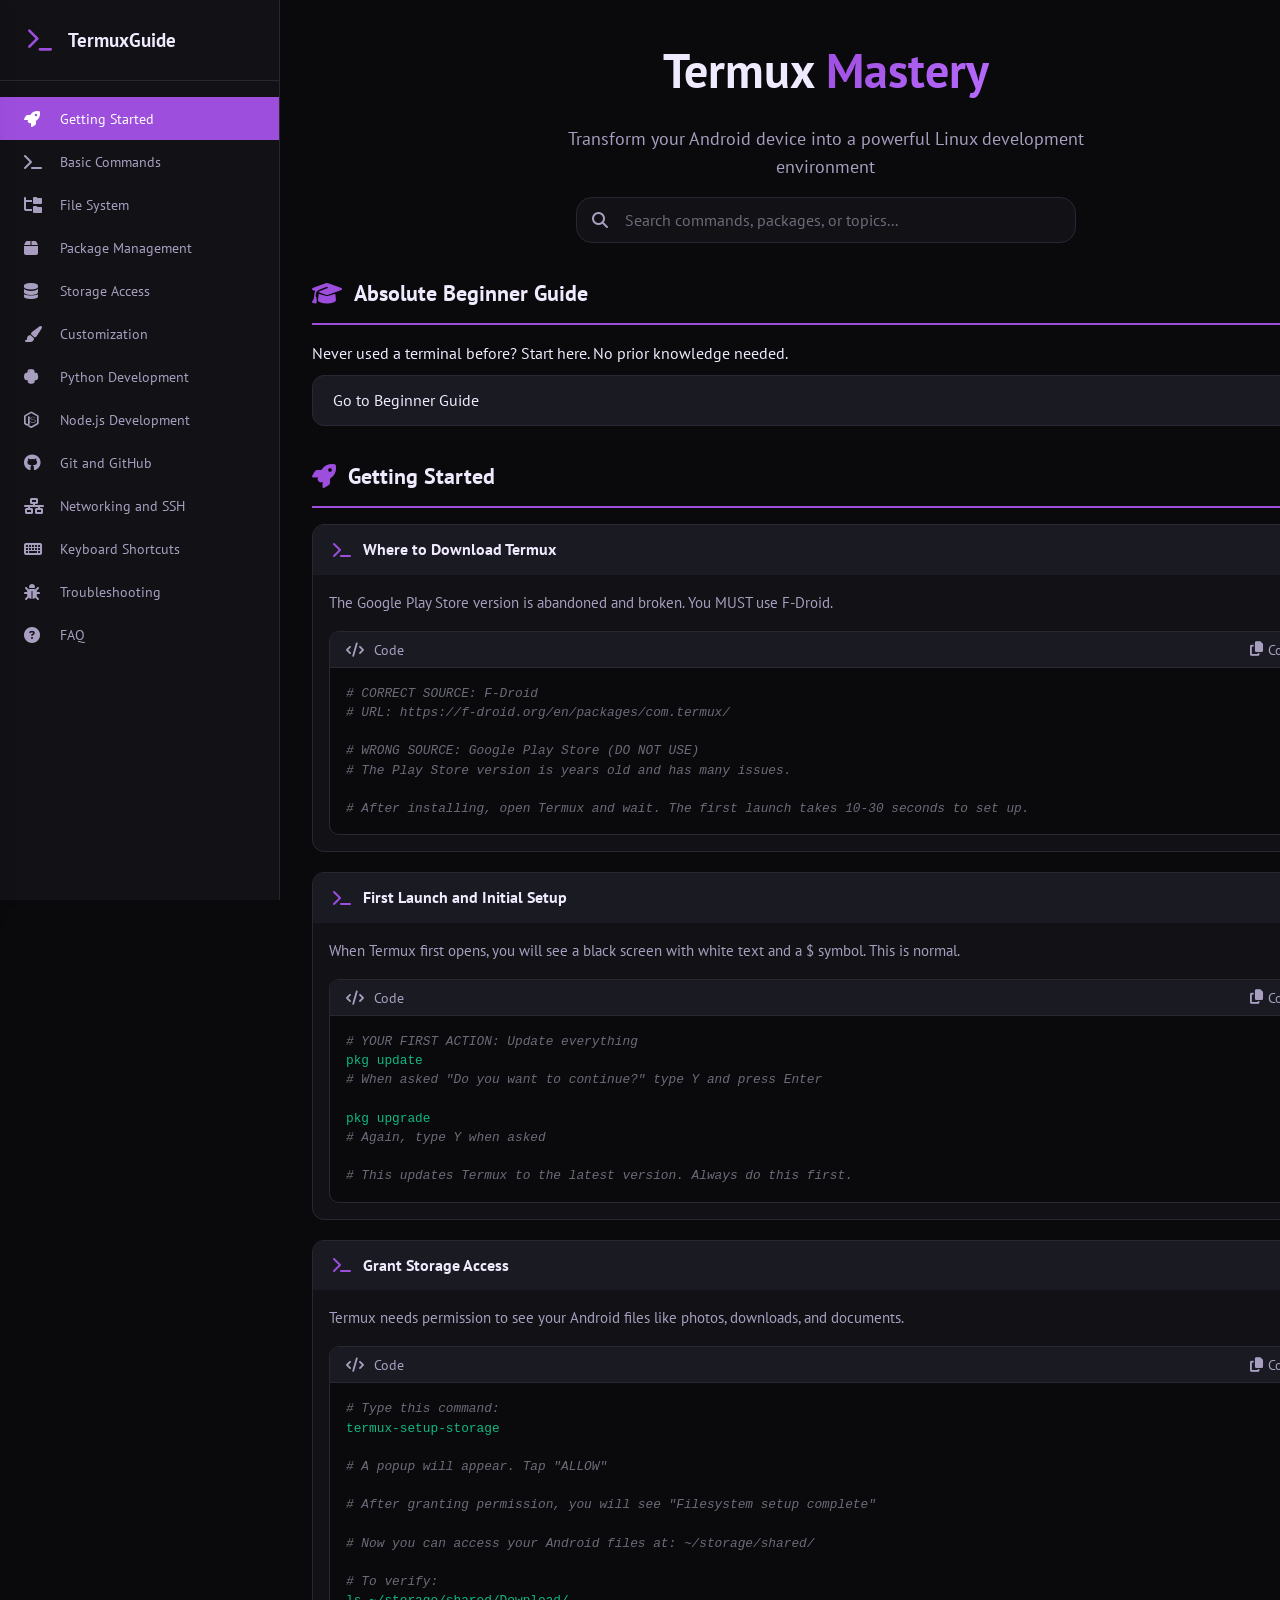
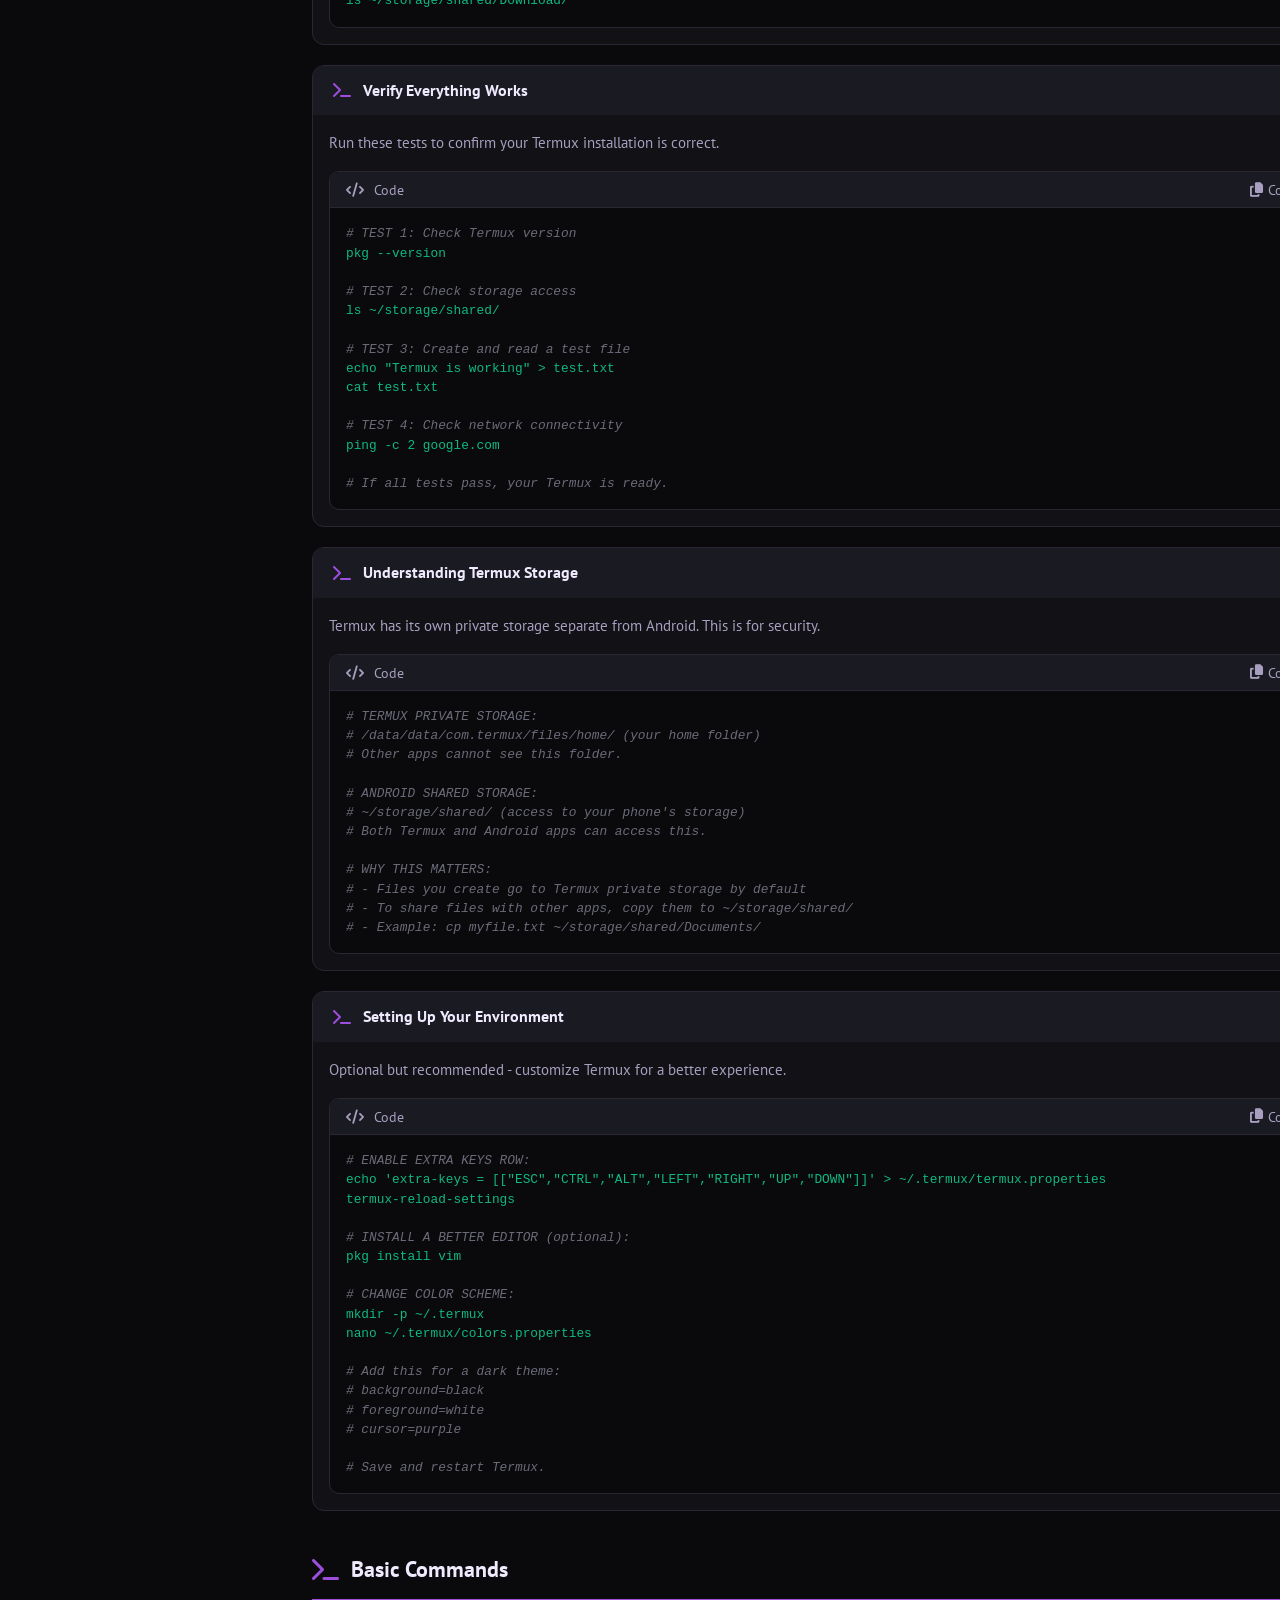
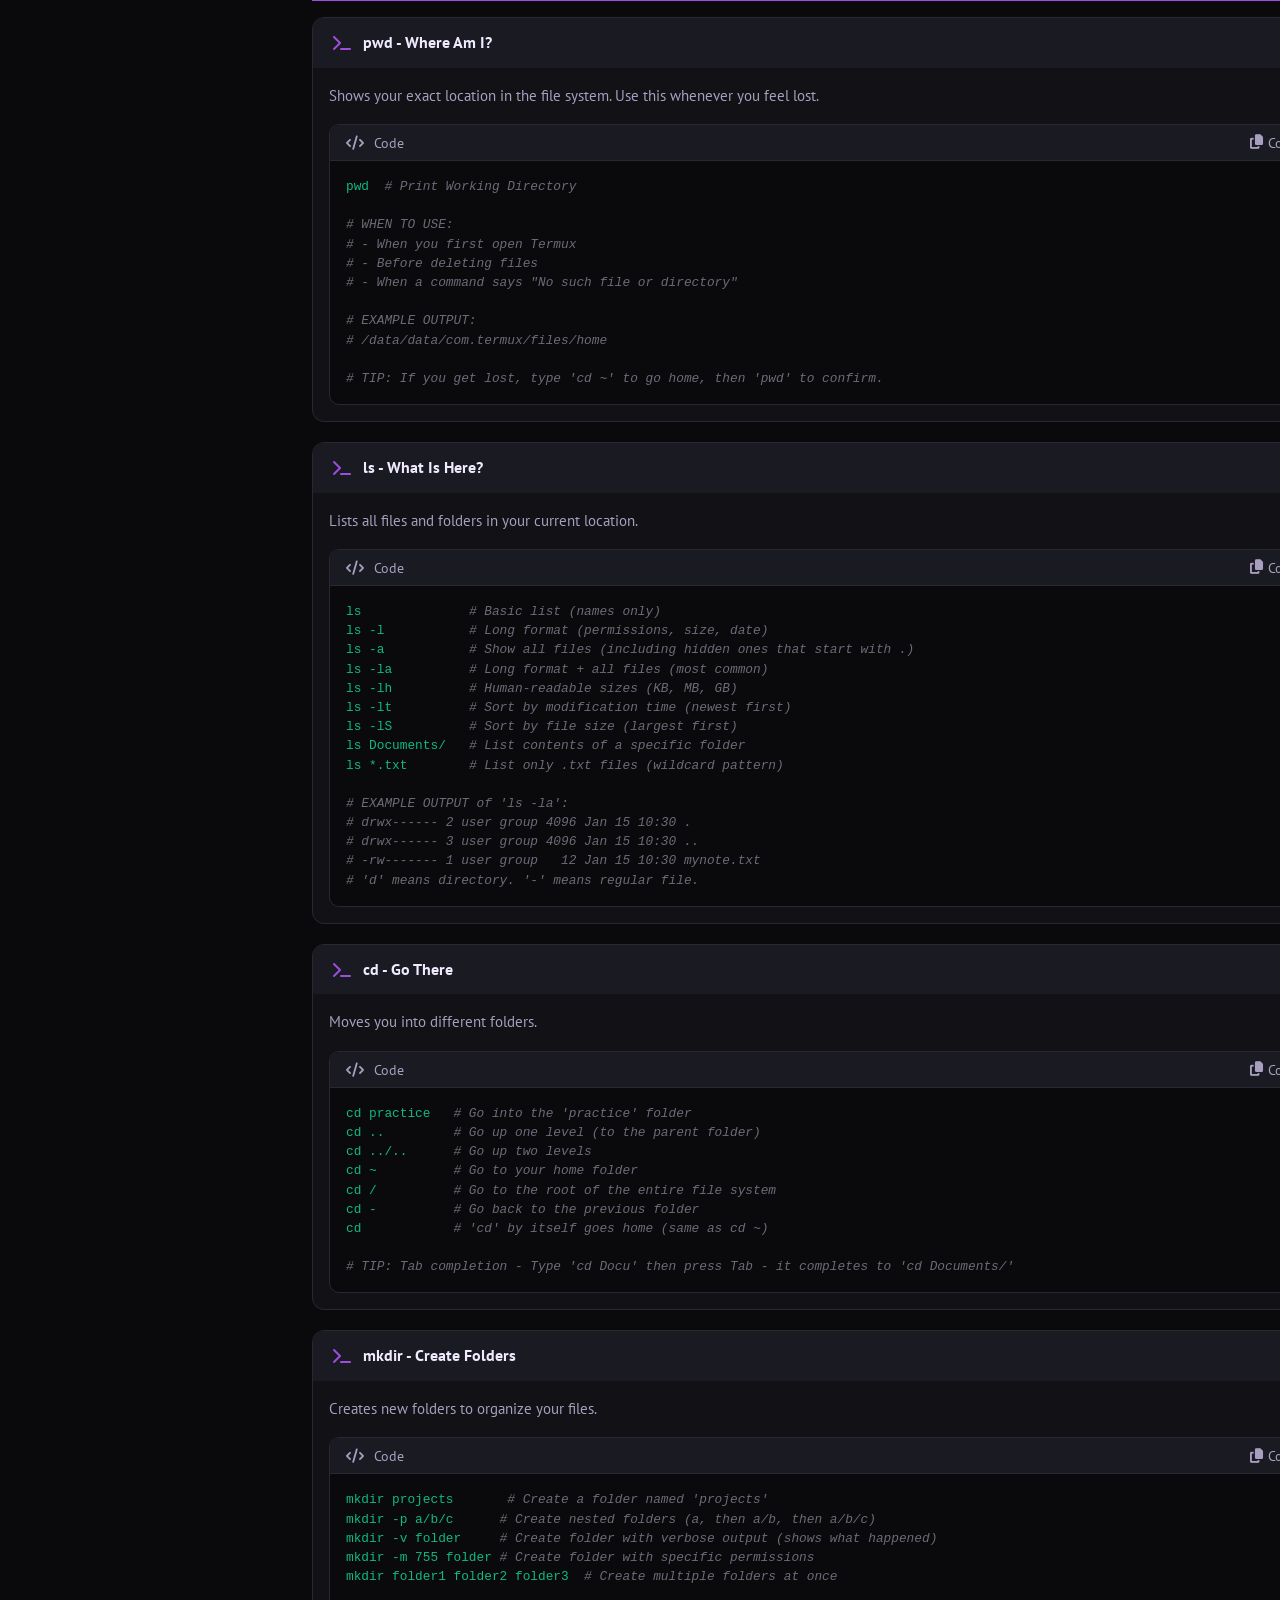
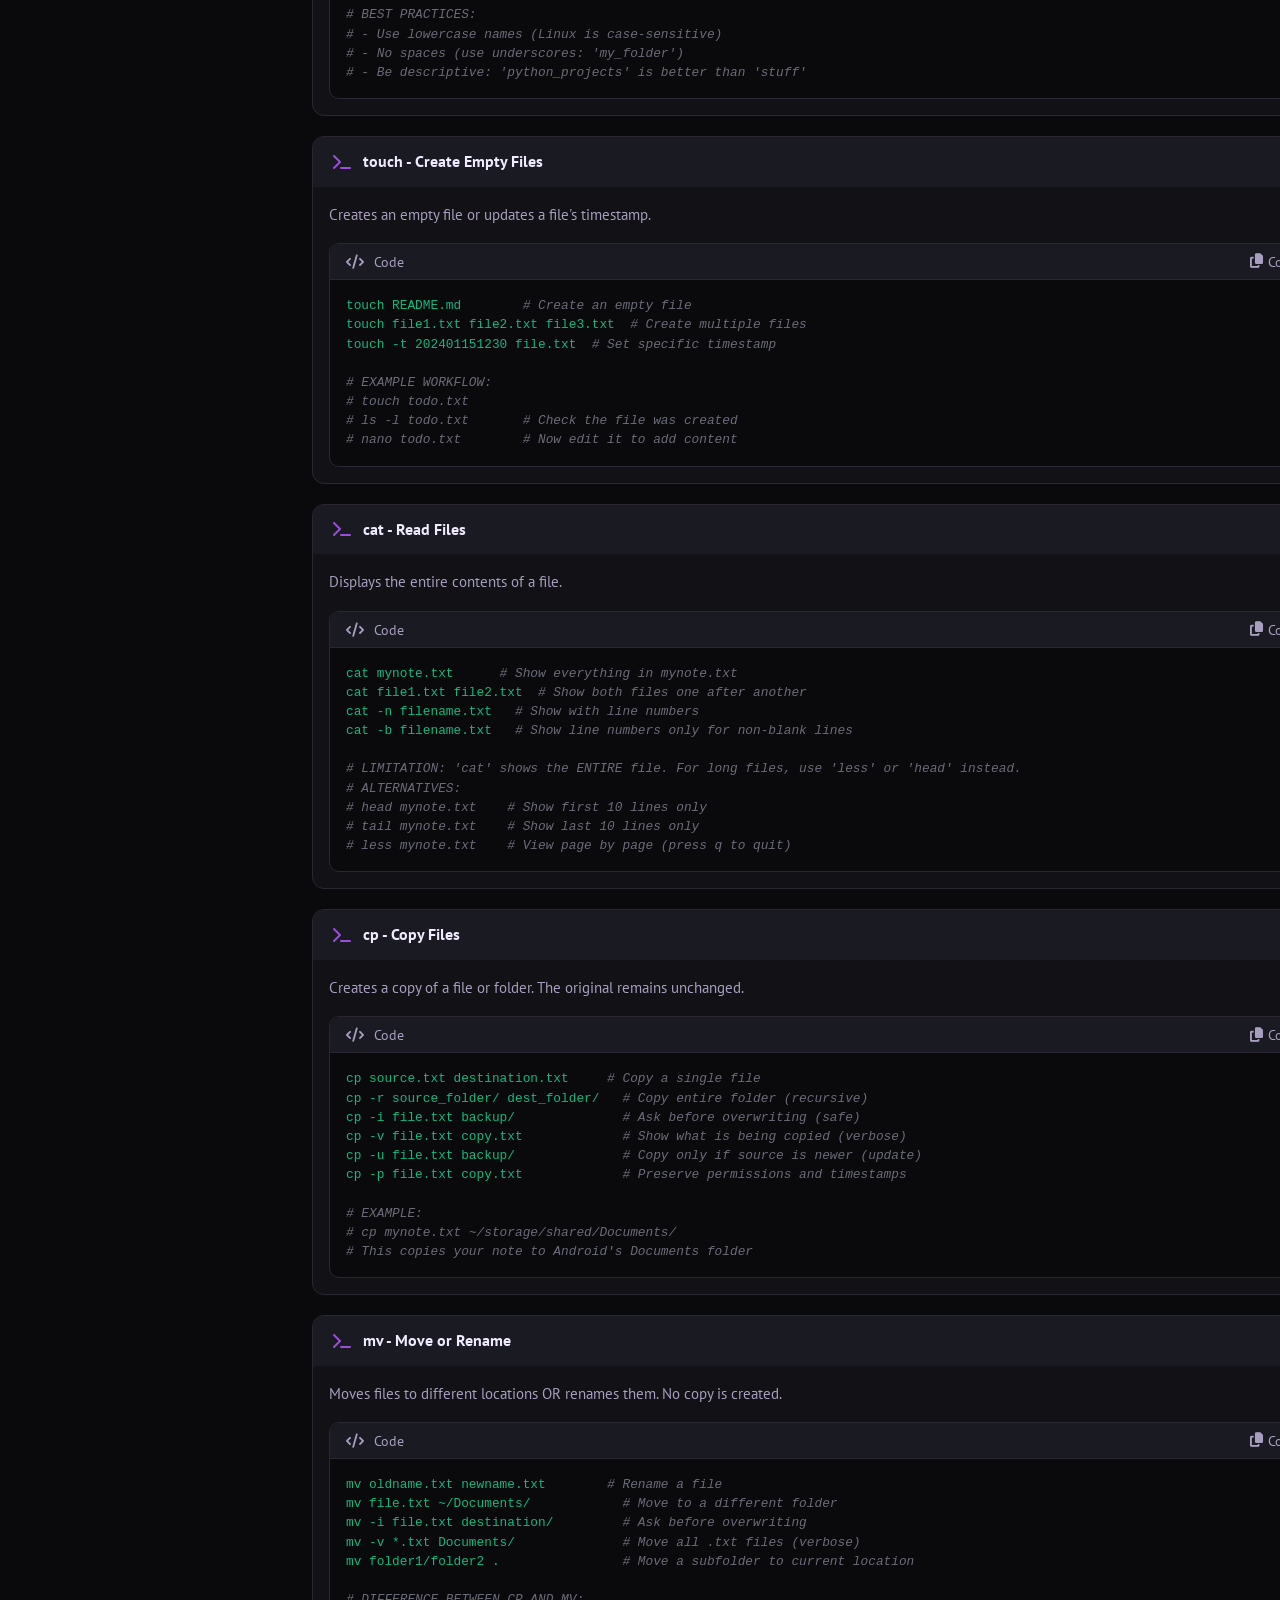
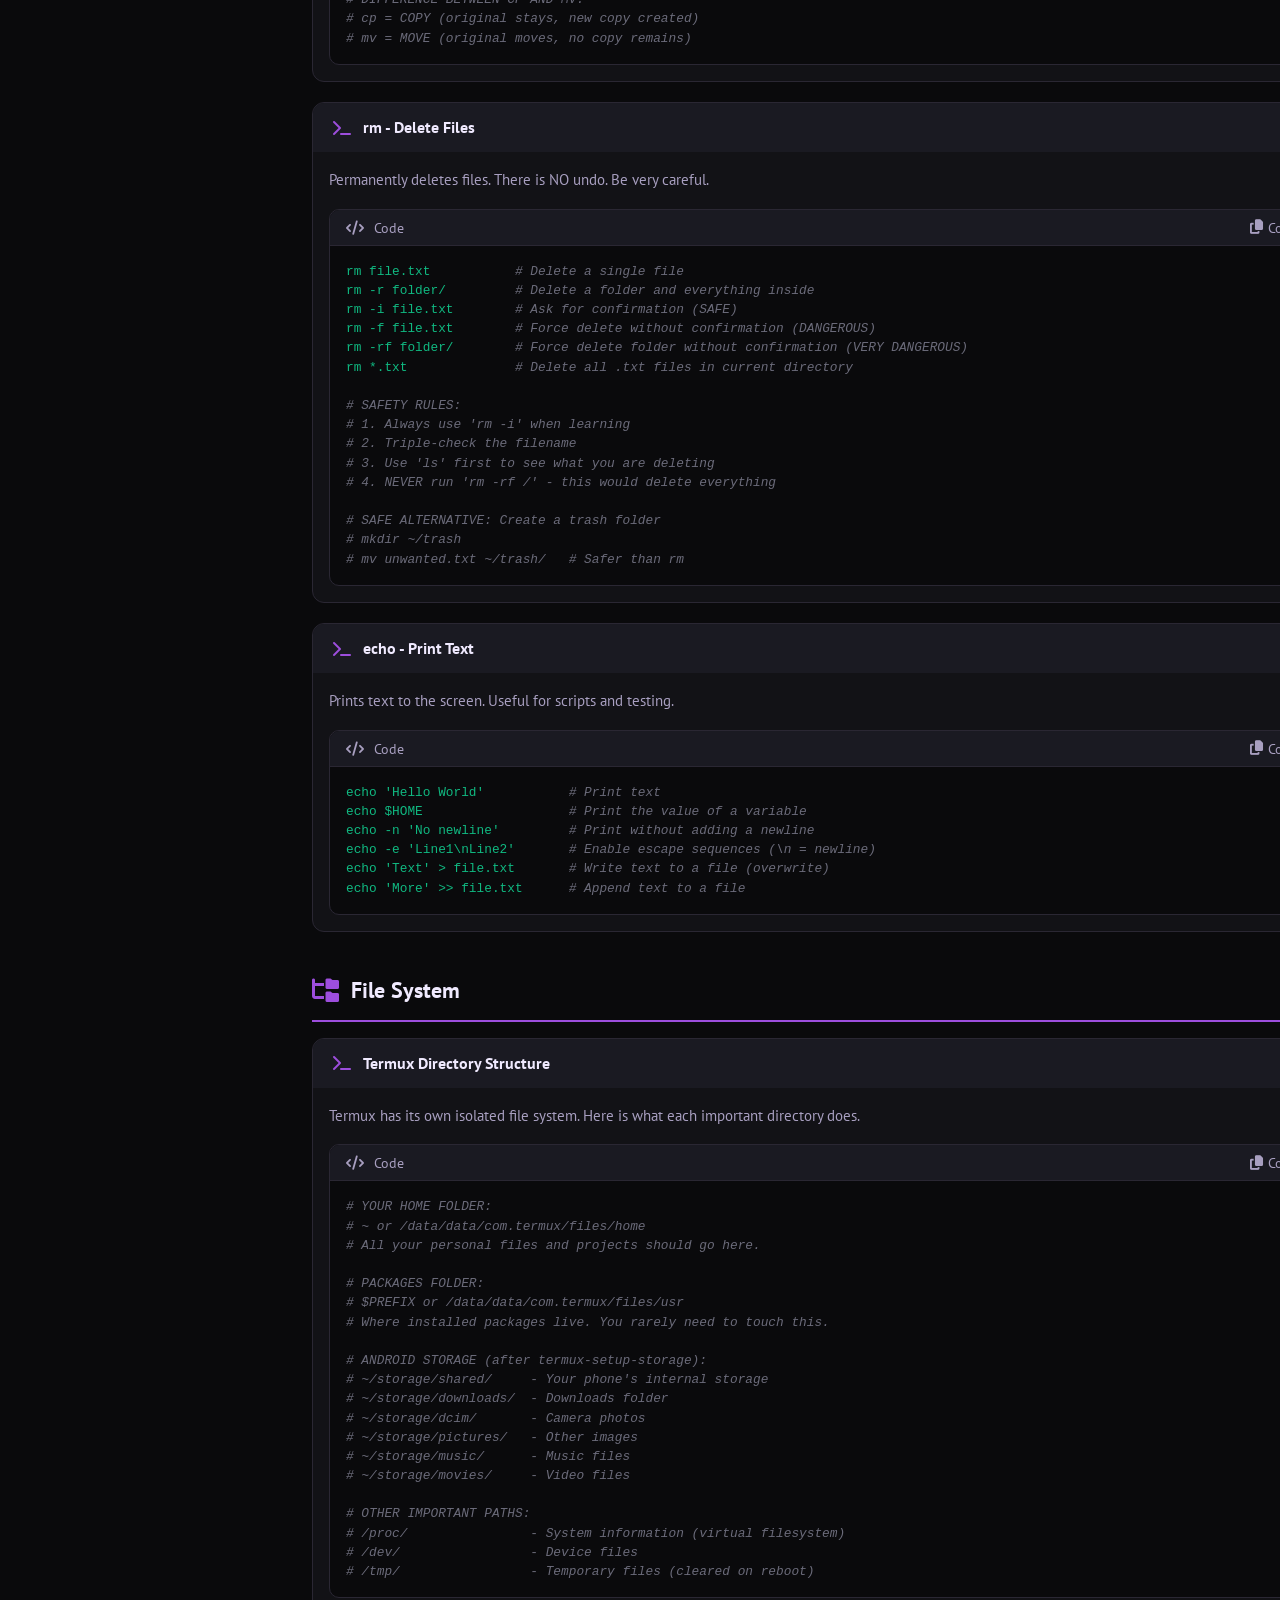
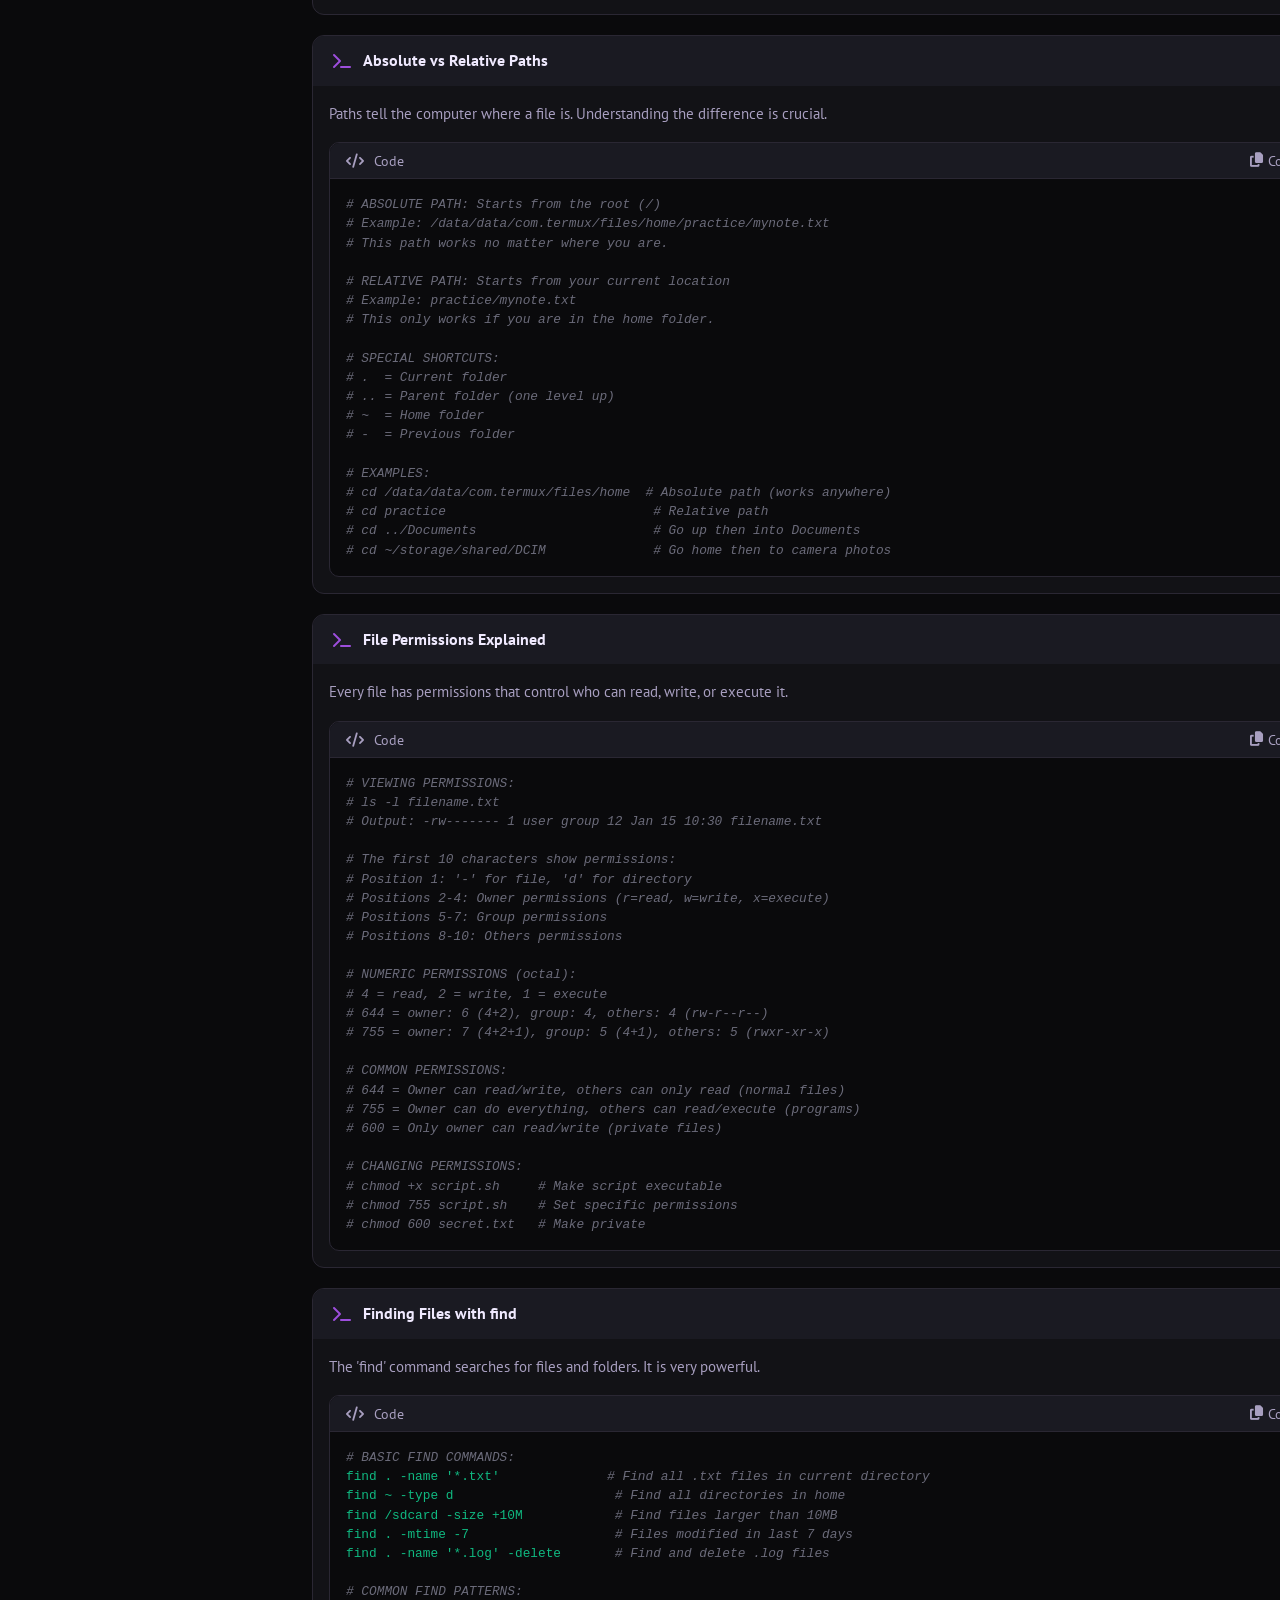
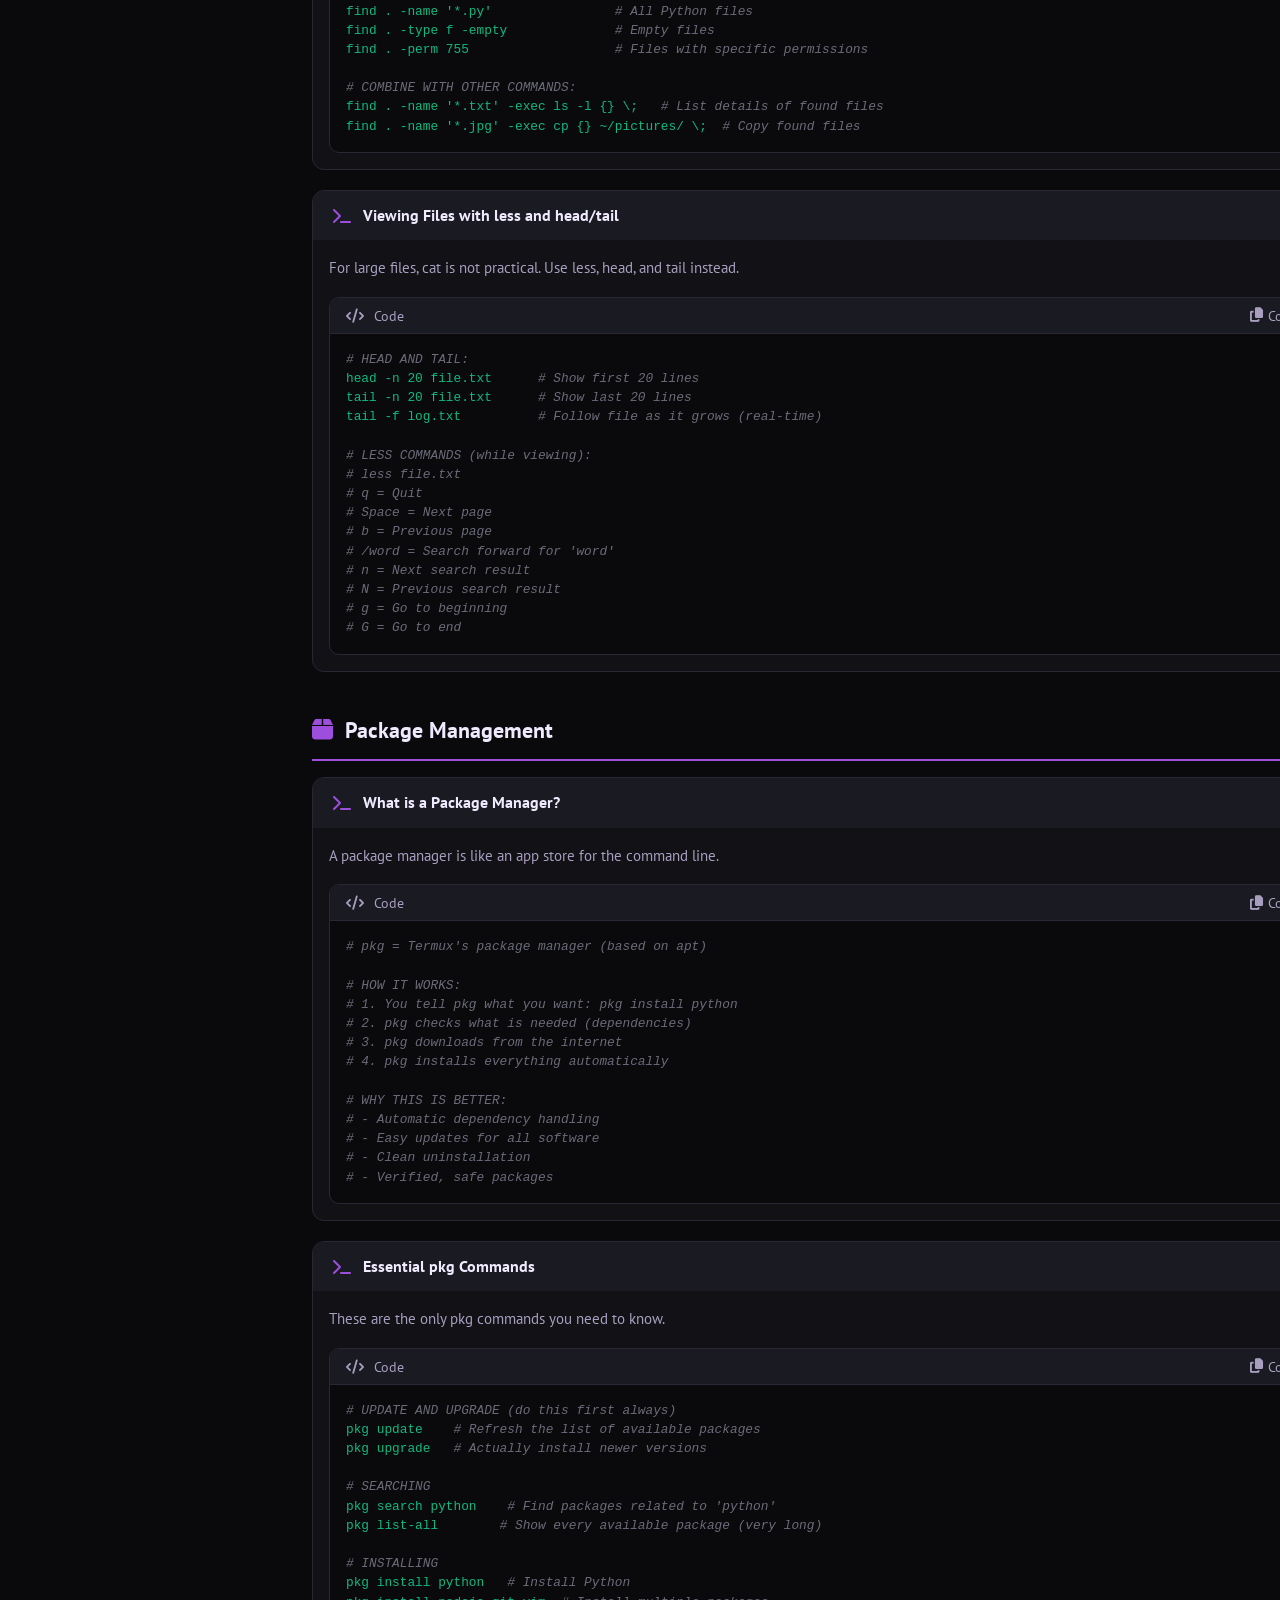
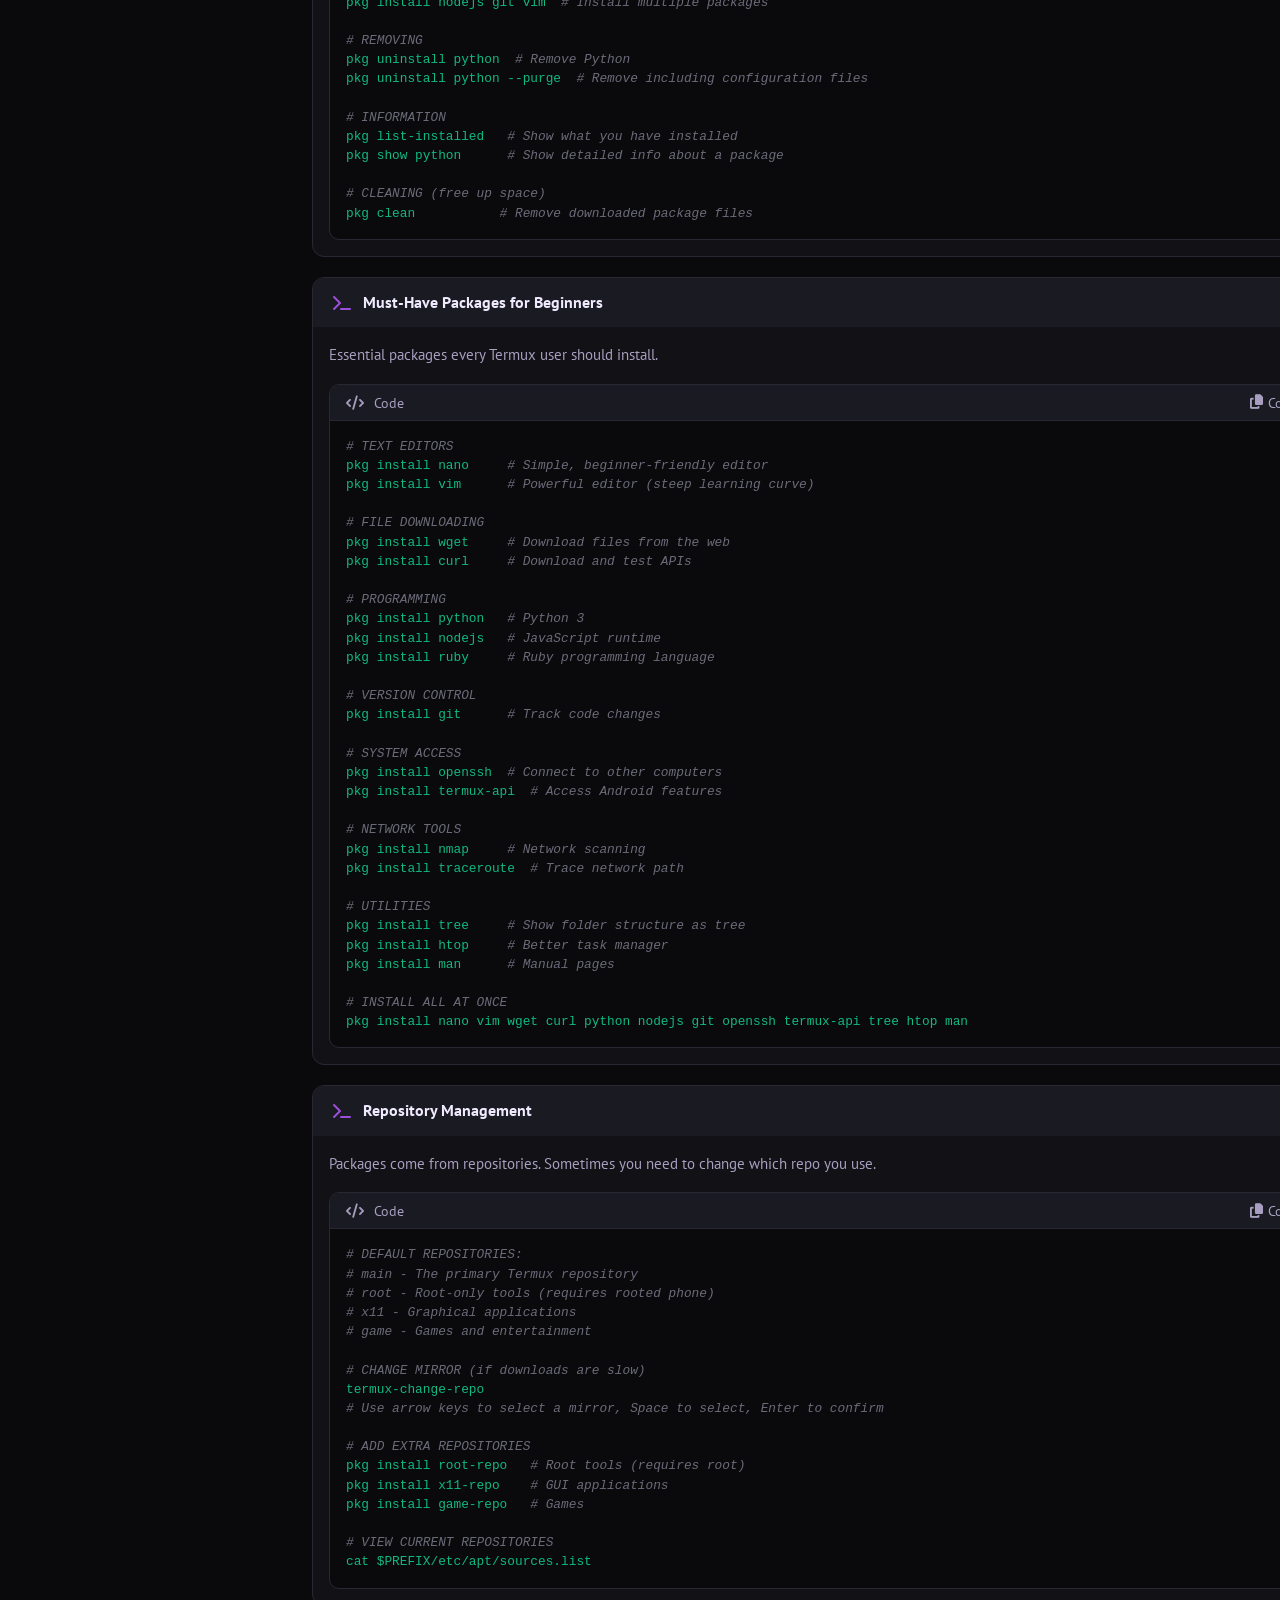
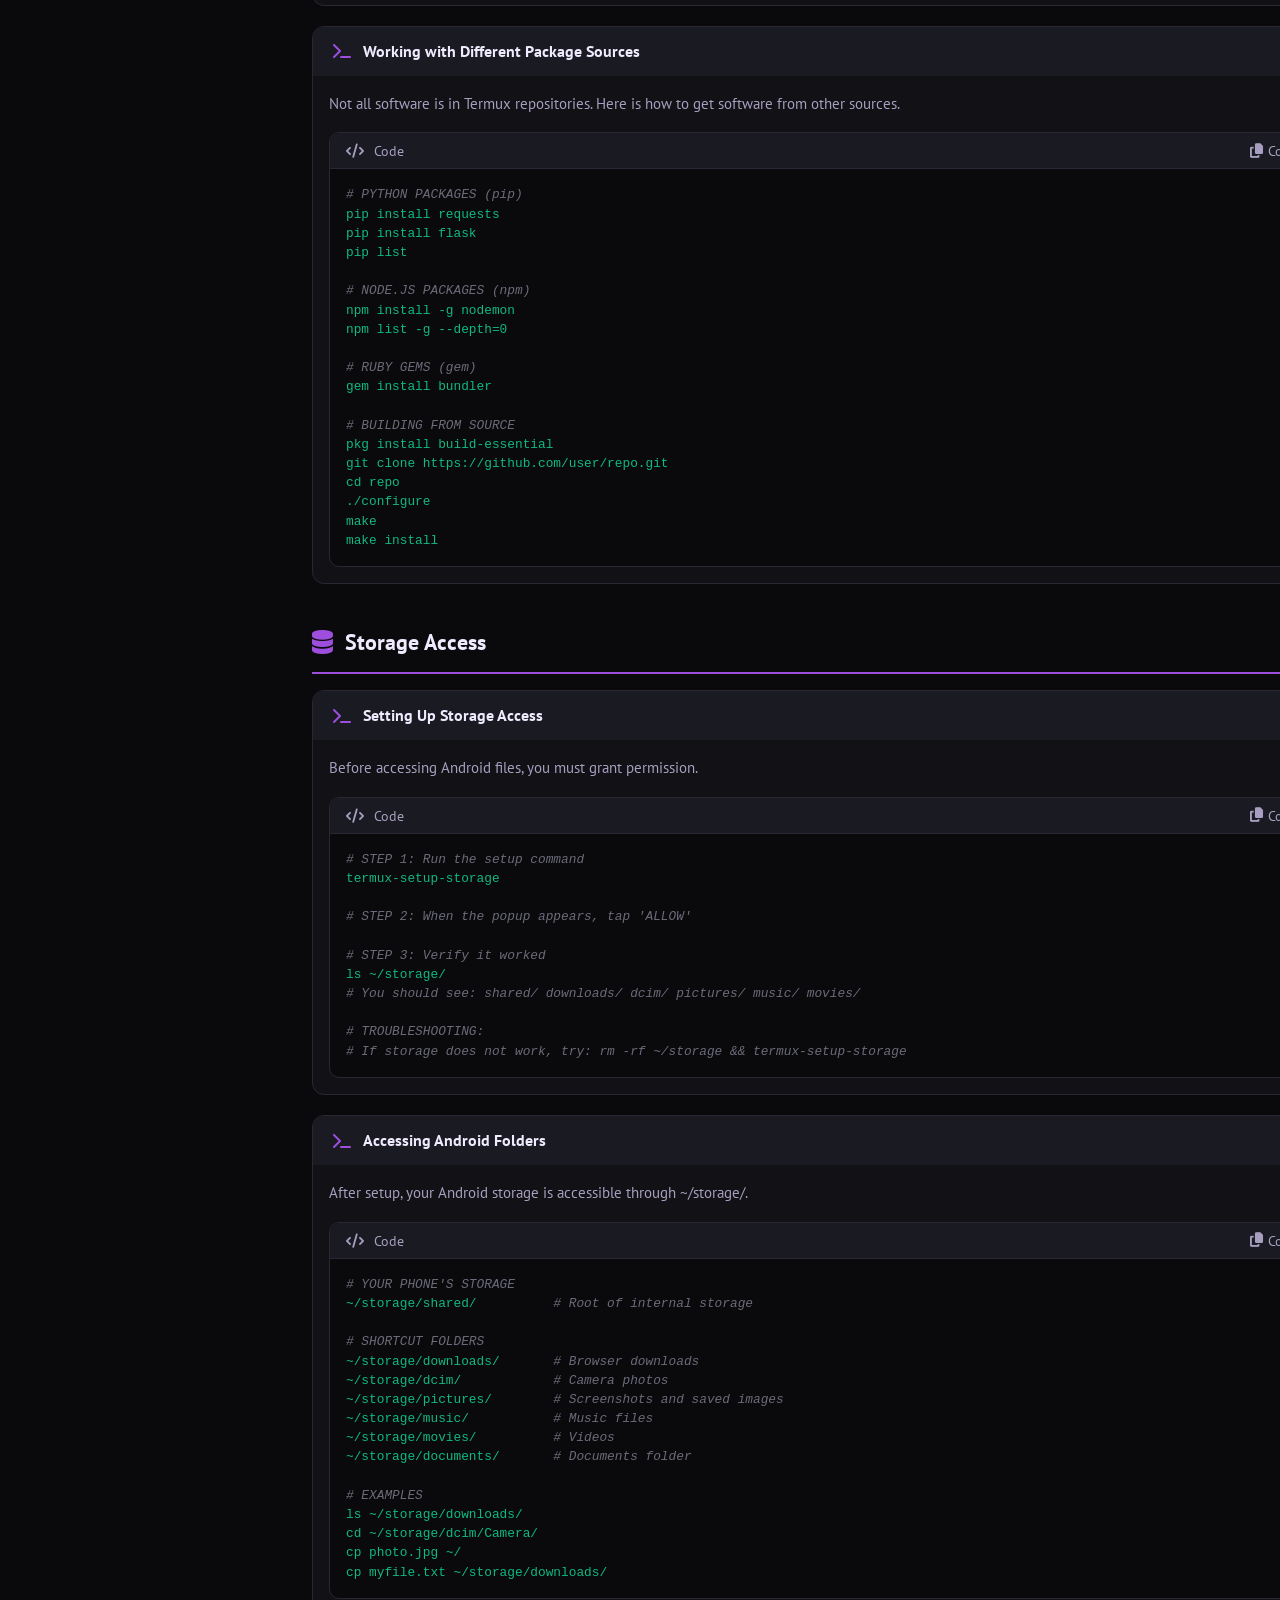
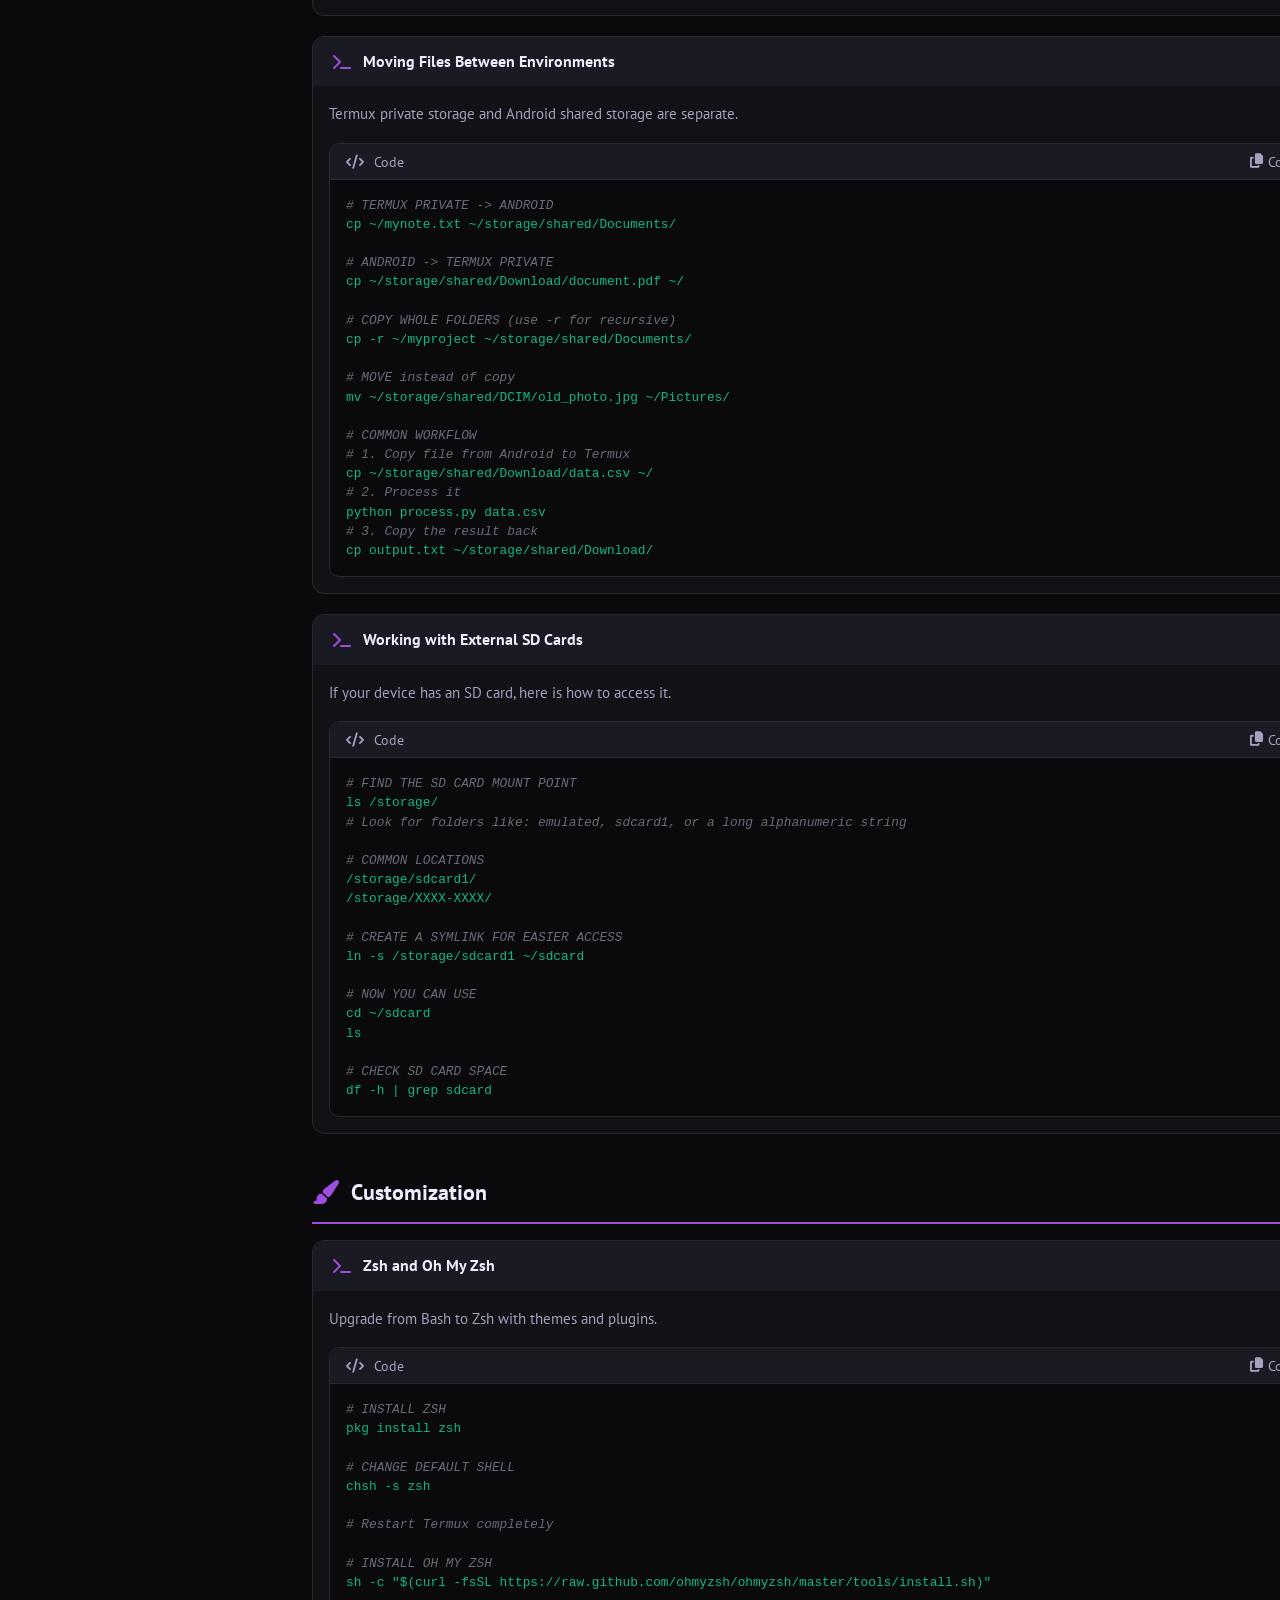
==== index.html @ 217cc76b "Initial commit" ====
<!DOCTYPE html>
<html lang="en">
<head>
  <meta charset="UTF-8">
  <meta name="viewport" content="width=device-width, initial-scale=1.0, maximum-scale=1.0, user-scalable=yes">
  <meta name="description" content="Complete Termux tutorial - Learn how to use Termux, install packages, customize your terminal, and set up development environments">
  <title>Termux Guide - Complete Tutorial for Beginners</title>
  <link rel="icon" href="/assets/termux.svg" type="image/x-icon">
  <link rel="stylesheet" href="https://cdnjs.cloudflare.com/ajax/libs/font-awesome/6.4.0/css/all.min.css">
  <link rel="stylesheet" href="/css/core.css">
  <link rel="stylesheet" href="/css/components.css">
  <link rel="stylesheet" href="/css/responsive.css">
</head>
<body>
  <div id="app" class="app-layout">
    <aside class="sidebar" id="sidebar">
      <div class="sidebar-header">
        <div class="logo" onclick="scrollToTop()">
          <img src="/assets/termux.svg" alt="Termux" class="logo-icon">
          <span>Termux<span class="logo-highlight">Guide</span></span>
        </div>
      </div>
      <div class="sidebar-menu">
        <div class="sidebar-items" id="sidebarItems"></div>
      </div>
    </aside>

    <button class="hamburger-btn" id="hamburgerBtn" aria-label="Menu">
      <span></span>
      <span></span>
      <span></span>
    </button>

    <div class="menu-overlay" id="menuOverlay"></div>
    
    <div class="menu-panel" id="menuPanel">
      <div class="menu-header">
        <i class="fas fa-terminal"></i>
        <h3>Termux Guide</h3>
      </div>
      <div class="menu-items" id="mobileMenuItems"></div>
    </div>

    <main class="main-content">
      <div class="container">
        <div class="hero">
          <h1>Termux <span class="gradient-text">Mastery</span></h1>
          <p class="hero-subtitle">Transform your Android device into a powerful Linux development environment</p>
        </div>

        <div class="search-container">
          <div class="search-wrapper">
            <i class="fas fa-search search-icon"></i>
            <input type="text" id="searchInput" class="search-input" placeholder="Search commands, packages, or topics...">
            <button class="search-clear" id="searchClear" style="display: none;">
              <i class="fas fa-times"></i>
            </button>
          </div>
        </div>

        <div id="contentContainer"></div>

        <footer class="footer">
          <p>Termux is available on <a href="https://f-droid.org/en/packages/com.termux/" target="_blank">F-Droid</a> and <a href="https://github.com/termux/termux-app" target="_blank">GitHub</a></p>
          <p class="footer-note">2026 Incognito | Open Source Tutorial</p>
        </footer>
      </div>
    </main>
  </div>

  <div id="copyToast" class="toast">Copied to clipboard!</div>

  <script src="/js/utils.js"></script>
  <script src="/js/app.js"></script>
  <script src="/js/navigation.js"></script>
</body>
</html>
---- css/core.css ----
@import url('https://fonts.googleapis.com/css2?family=PT+Sans:wght@400;700&display=swap');

:root {
  --bg-primary: #0a0a0c;
  --bg-secondary: #121216;
  --bg-tertiary: #1a1a22;
  --bg-hover: #252230;
  --text-primary: #f0eaff;
  --text-secondary: #a89fc0;
  --text-muted: #6b6b7a;
  --accent-primary: #9d4edd;
  --accent-hover: #b86bff;
  --accent-success: #10b981;
  --accent-warning: #f59e0b;
  --accent-danger: #ef4444;
  --border-color: #2a2733;
  --border-light: #343040;
  --shadow-sm: 0 2px 4px rgba(0, 0, 0, 0.3);
  --shadow-md: 0 4px 12px rgba(0, 0, 0, 0.4);
  --shadow-lg: 0 8px 24px rgba(0, 0, 0, 0.5);
  --sidebar-width: 280px;
}

* {
  margin: 0;
  padding: 0;
  box-sizing: border-box;
  -webkit-tap-highlight-color: transparent;
}

body {
  font-family: 'PT Sans', sans-serif;
  background: var(--bg-primary);
  color: var(--text-primary);
  line-height: 1.6;
  min-height: 100vh;
}

/* App Layout with Sidebar */
.app-layout {
  display: flex;
  min-height: 100vh;
}

/* Sidebar Styles */
.sidebar {
  position: fixed;
  top: 0;
  left: 0;
  width: var(--sidebar-width);
  height: 100vh;
  background: var(--bg-secondary);
  border-right: 1px solid var(--border-color);
  overflow-y: auto;
  z-index: 100;
  display: flex;
  flex-direction: column;
}

.sidebar-header {
  padding: 1.5rem;
  border-bottom: 1px solid var(--border-color);
}

.sidebar-header .logo {
  display: flex;
  align-items: center;
  gap: 0.75rem;
  cursor: pointer;
  font-size: 1.2rem;
  font-weight: 700;
}

.sidebar-header .logo-icon {
  width: 32px;
  height: 32px;
}

.sidebar-menu {
  flex: 1;
  padding: 1rem 0;
}

.sidebar-item {
  display: flex;
  align-items: center;
  gap: 0.75rem;
  width: 100%;
  padding: 0.75rem 1.5rem;
  background: transparent;
  border: none;
  color: var(--text-secondary);
  font-size: 0.9rem;
  cursor: pointer;
  transition: all 0.2s;
  text-align: left;
  font-family: inherit;
}

.sidebar-item:hover {
  background: var(--bg-hover);
  color: var(--text-primary);
}

.sidebar-item.active {
  background: var(--accent-primary);
  color: white;
}

.sidebar-item i {
  width: 24px;
  font-size: 1rem;
}

.sidebar-item .external-icon {
  margin-left: auto;
  font-size: 0.75rem;
  opacity: 0.7;
}

.sidebar-divider {
  height: 1px;
  background: var(--border-color);
  margin: 0.75rem 1.5rem;
}

.beginner-link {
  color: var(--accent-primary);
  font-weight: 600;
}

.beginner-link:hover {
  background: rgba(157, 78, 221, 0.1);
}

/* Main Content with Sidebar */
.main-content {
  flex: 1;
  margin-left: var(--sidebar-width);
  min-height: 100vh;
}

/* Scrollbar */
::-webkit-scrollbar {
  width: 3px;
  height: 2px;
}

::-webkit-scrollbar-track {
  background: var(--bg-tertiary);
  border-radius: 10px;
}

::-webkit-scrollbar-thumb {
  background: var(--accent-primary);
  border-radius: 10px;
}

::-webkit-scrollbar-thumb:hover {
  background: var(--accent-hover);
}

.container {
  max-width: 1100px;
  margin: 0 auto;
  padding: 0 2rem;
}

/* Navbar (mobile only) */
.navbar {
  display: none;
}

.hamburger-btn {
  display: none;
  position: fixed;
  top: 15px;
  left: 15px;
  z-index: 1001;
  flex-direction: column;
  justify-content: center;
  align-items: center;
  width: 45px;
  height: 45px;
  background: var(--bg-secondary);
  border: 1px solid var(--border-color);
  border-radius: 12px;
  cursor: pointer;
  padding: 0;
  box-shadow: var(--shadow-md);
}

.hamburger-btn span {
  display: block;
  width: 24px;
  height: 2px;
  background: var(--text-primary);
  margin: 3px 0;
  transition: all 0.3s ease;
  border-radius: 2px;
}

.hamburger-btn.active span:nth-child(1) {
  transform: rotate(45deg) translate(5px, 5px);
}

.hamburger-btn.active span:nth-child(2) {
  opacity: 0;
  transform: translateX(-10px);
}

.hamburger-btn.active span:nth-child(3) {
  transform: rotate(-45deg) translate(7px, -7px);
}

/* Mobile Menu */
.menu-overlay {
  position: fixed;
  top: 0; left: 0;
  right: 0; bottom: 0;
  background: rgba(0, 0, 0, 0.7);
  z-index: 1999;
  opacity: 0;
  visibility: hidden;
  transition: all 0.3s ease;
  backdrop-filter: blur(3px);
}

.menu-overlay.active {
  opacity: 1;
  visibility: visible;
}

.menu-panel {
  position: fixed;
  top: 0;
  left: -300px;
  width: 280px;
  height: 100vh;
  background: var(--bg-secondary);
  border-right: 1px solid var(--border-color);
  z-index: 2000;
  transition: left 0.3s ease;
  overflow-y: auto;
  box-shadow: var(--shadow-lg);
}

.menu-panel.open {
  left: 0;
}

.menu-header {
  padding: 1.5rem 1.5rem 1rem;
  border-bottom: 1px solid var(--border-color);
  text-align: center;
}

.menu-header i {
  font-size: 2rem;
  color: var(--accent-primary);
  margin-bottom: 0.5rem;
}

.menu-header h3 {
  color: var(--text-primary);
  font-size: 1.1rem;
}

.menu-items {
  padding: 0.75rem;
}

.menu-item {
  display: flex;
  align-items: center;
  gap: 0.75rem;
  width: 100%;
  padding: 0.8rem 1rem;
  background: transparent;
  border: none;
  border-radius: 10px;
  color: var(--text-secondary);
  font-size: 0.9rem;
  cursor: pointer;
  transition: all 0.2s;
  text-align: left;
  font-family: inherit;
}

.menu-item:hover {
  background: var(--bg-hover);
  color: var(--text-primary);
}

.menu-item.active {
  background: var(--accent-primary);
  color: white;
}

.menu-item i {
  width: 24px;
  font-size: 1rem;
}

/* Hero Section */
.hero {
  text-align: center;
  padding: 2rem 0 1rem;
}

.hero h1 {
  font-size: 3rem;
  margin-bottom: 1rem;
  font-weight: 800;
}

.gradient-text {
  background: linear-gradient(135deg, var(--accent-primary), var(--accent-hover));
  -webkit-background-clip: text;
  background-clip: text;
  color: transparent;
}

.hero-subtitle {
  color: var(--text-secondary);
  font-size: 1.1rem;
  max-width: 600px;
  margin: 0 auto;
}

/* Search */
.search-container {
  margin-bottom: 2rem;
}

.search-wrapper {
  position: relative;
  max-width: 500px;
  margin: 0 auto;
}

.search-icon {
  position: absolute;
  left: 16px;
  top: 50%;
  transform: translateY(-50%);
  color: var(--text-secondary);
  font-size: 1rem;
  pointer-events: none;
}

.search-input {
  width: 100%;
  padding: 0.75rem 1rem 0.75rem 3rem;
  background: var(--bg-secondary);
  border: 1px solid var(--border-color);
  border-radius: 16px;
  color: var(--text-primary);
  font-size: 1rem;
  font-family: inherit;
  outline: none;
  transition: all 0.2s;
}

.search-input:focus {
  border-color: var(--accent-primary);
  box-shadow: 0 0 0 3px rgba(157, 78, 221, 0.1);
}

.search-input::placeholder {
  color: var(--text-muted);
}

.search-clear {
  position: absolute;
  right: 16px;
  top: 50%;
  transform: translateY(-50%);
  background: none;
  border: none;
  color: var(--text-secondary);
  cursor: pointer;
  padding: 4px;
}

.search-clear:hover {
  color: var(--text-primary);
}

/* Footer */
.footer {
  text-align: center;
  padding: 2rem 0;
  margin-top: 3rem;
  border-top: 1px solid var(--border-color);
  color: var(--text-secondary);
  font-size: 0.9rem;
}

.footer-note {
  margin-top: 0.5rem;
  font-size: 0.85rem;
}

.footer a {
  color: var(--accent-primary);
  text-decoration: none;
}

.footer a:hover {
  text-decoration: underline;
}

/* Toast */
.toast {
  position: fixed;
  bottom: 30px;
  left: 50%;
  transform: translateX(-50%) translateY(100px);
  background: var(--accent-success);
  color: white;
  padding: 0.75rem 1.5rem;
  border-radius: 12px;
  font-size: 0.9rem;
  font-weight: 500;
  z-index: 3000;
  opacity: 0;
  transition: all 0.3s ease;
  white-space: nowrap;
}

.toast.show {
  transform: translateX(-50%) translateY(0);
  opacity: 1;
}

/* No Results */
.no-results {
  text-align: center;
  padding: 3rem;
  background: var(--bg-secondary);
  border-radius: 16px;
  border: 1px solid var(--border-color);
}

.no-results i {
  font-size: 3rem;
  color: var(--text-muted);
  margin-bottom: 1rem;
}

.no-results p {
  color: var(--text-secondary);
  margin-bottom: 1rem;
}

/* Buttons */
.btn {
  display: inline-flex;
  align-items: center;
  gap: 0.5rem;
  padding: 0.6rem 1.2rem;
  background: var(--bg-tertiary);
  border: 1px solid var(--border-color);
  border-radius: 8px;
  color: var(--text-primary);
  font-size: 0.85rem;
  cursor: pointer;
  transition: all 0.2s;
  font-family: inherit;
}

.btn:hover {
  background: var(--bg-hover);
  border-color: var(--accent-primary);
}

.btn-primary {
  background: var(--accent-primary);
  border-color: var(--accent-primary);
  color: white;
}

.btn-primary:hover {
  background: var(--accent-hover);
}


/* Go to Beginner Guide Button */
.goto-beginner {
  margin-top: 0.5rem;
}

.goto-beginner-btn {
  display: flex;
  align-items: center;
  justify-content: space-between;
  padding: 0.75rem 1.25rem;
  background: var(--bg-tertiary);
  border: 1px solid var(--border-color);
  border-radius: 12px;
  color: var(--text-primary);
  text-decoration: none;
  transition: all 0.2s;
  cursor: pointer;
}

.goto-beginner-btn:hover {
  border-color: var(--accent-primary);
  background: var(--bg-hover);
}

.goto-beginner-btn span {
  font-weight: 500;
}

.goto-beginner-btn i:last-child {
  color: var(--text-secondary);
  transition: transform 0.2s;
}

.goto-beginner-btn:hover i:last-child {
  transform: translateX(4px);
  color: var(--accent-primary);
}

/* Back link on beginner page */
.back-link {
  display: flex;
  align-items: center;
  gap: 0.75rem;
  padding: 0.75rem 1.5rem;
  color: var(--accent-primary);
  text-decoration: none;
  font-size: 0.9rem;
  transition: all 0.2s;
  margin-bottom: 0.5rem;
}

.back-link:hover {
  background: rgba(157, 78, 221, 0.1);
}

.sidebar-divider {
  height: 1px;
  background: var(--border-color);
  margin: 0.5rem 1.5rem;
}

.mobile-back-link {
  display: none;
  color: var(--accent-primary);
  text-decoration: none;
  font-size: 0.85rem;
  margin-top: 0.75rem;
  text-align: center;
}

@media (max-width: 768px) {
  .mobile-back-link {
    display: block;
  }
}
---- css/components.css ----
/* Command Card Styles */
.command-card {
  background: var(--bg-secondary);
  border: 1px solid var(--border-color);
  border-radius: 12px;
  margin-bottom: 0.5rem;
  overflow: hidden;
  transition: all 0.2s;
}

.command-card:hover {
  border-color: var(--accent-primary);
}

.command-header {
  display: flex;
  justify-content: space-between;
  align-items: center;
  padding: 0.75rem 1.25rem;
  cursor: pointer;
  background: var(--bg-tertiary);
}

.command-header:hover {
  background: var(--bg-hover);
}

.command-title {
  display: flex;
  align-items: center;
  gap: 0.75rem;
  font-weight: 600;
  color: var(--text-primary);
}

.command-title i {
  color: var(--accent-primary);
  font-size: 1rem;
}

.command-arrow {
  color: var(--text-secondary);
  transition: transform 0.3s;
  flex-shrink: 0;
}

.command-card.expanded .command-arrow {
  transform: rotate(180deg);
}

.command-content {
  padding: 0;
  max-height: 0;
  overflow: hidden;
  transition: all 0.3s ease;
}

.command-card.expanded .command-content {
  padding: 1rem;
  max-height: 800px;
}

.command-desc {
  color: var(--text-secondary);
  margin-bottom: 1rem;
  line-height: 1.6;
  font-size: 0.95rem;
}

.code-block {
  background: var(--bg-primary);
  border-radius: 10px;
  overflow: hidden;
  border: 1px solid var(--border-color);
}

.code-header {
  background: var(--bg-tertiary);
  padding: 0.25rem 1rem;
  display: flex;
  justify-content: space-between;
  align-items: center;
  border-bottom: 1px solid var(--border-color);
  font-size: 0.9rem !important;
  color: var(--text-secondary);
}

.code-header span i {
  margin-right: 0.4rem;
}

.copy-code-btn {
  background: transparent;
  border: none;
  color: var(--text-secondary);
  cursor: pointer;
  padding: 0.25rem 0.5rem;
  border-radius: 6px;
  transition: all 0.2s;
  font-size: 0.9rem !important;
  font-family: inherit;
  display: flex;
  align-items: center;
  gap: 0.3rem;
}

.copy-code-btn:hover {
  background: var(--bg-hover);
  color: var(--accent-primary);
}

.code-block pre {
  margin: 0;
  padding: 1rem;
  overflow-x: auto;
  font-family: 'Courier New', monospace;
  font-size: 0.8rem;
  line-height: 1.5;
  color: var(--accent-success);
}

.code-block code {
  font-family: inherit;
}

.section-container {
  margin-bottom: 2rem;
}

.section-header {
  display: flex;
  align-items: center;
  gap: 0.75rem;
  margin-bottom: 1rem;
  padding-bottom: 0.75rem;
  border-bottom: 2px solid var(--accent-primary);
}

.section-header i {
  font-size: 1.5rem;
  color: var(--accent-primary);
}

.section-header h2 {
  font-size: 1.4rem;
  color: var(--text-primary);
}

.commands-list {
  display: flex;
  flex-direction: column;
  gap: 0.75rem;
}

.code-block pre code .comment-line {
  color: #6b6b7a;
  font-style: italic;
}
---- css/responsive.css ----
@media (max-width: 1024px) {
  .sidebar {
    width: 240px;
  }
  
  .main-content {
    margin-left: 240px;
  }
  
  .container {
    padding: 0 1.5rem;
  }
}

@media (max-width: 768px) {
  .sidebar {
    display: none;
  }
  
  .main-content {
    margin-left: 0;
  }
  
  .hamburger-btn {
    display: flex;
  }
  
  .hero h1 {
    font-size: 2.2rem;
  }
  
  .hero-subtitle {
    font-size: 1rem;
  }
  
  .section-header h2 {
    font-size: 1.5rem;
  }
  
  .section-header i {
    font-size: 1.6rem;
  }
  
  .container {
    padding: 0 1.5rem;
  }
}

@media (max-width: 640px) {
  .hero h1 {
    font-size: 1.8rem;
  }
  
  .hero-subtitle {
    font-size: 0.9rem;
  }
  
  .section-header i {
    font-size: 1.3rem;
  }
  
  .section-header h2 {
    font-size: 1.3rem;
  }
  
  .code-block pre {
    font-size: 0.7rem;
    padding: 0.75rem;
    white-space: pre-wrap;
    word-break: break-word;
  }
  
  .footer {
    padding: 1.5rem 0;
  }
  
  .toast {
    font-size: 0.8rem;
    padding: 0.5rem 1rem;
    bottom: 20px;
  }
  
  .container {
    padding: 0 1rem;
  }
}

@media (max-width: 480px) {
  .hero h1 {
    font-size: 1.5rem;
  }
  
  .section-header h2 {
    font-size: 1.2rem;
  }
  
  .menu-panel {
    width: 260px;
  }
}

@media (hover: none) and (pointer: coarse) {
  .sidebar-item,
  .menu-item,
  .copy-code-btn,
  .btn,
  .goto-beginner-btn {
    cursor: default;
  }
  
  .sidebar-item:active,
  .menu-item:active,
  .copy-code-btn:active,
  .btn:active,
  .goto-beginner-btn:active {
    transform: scale(0.98);
  }
  
  input,
  button {
    font-size: 16px !important;
  }
  
  .sidebar-item,
  .menu-item {
    min-height: 44px;
  }
  
  .copy-code-btn {
    min-height: 32px;
  }
}

@media print {
  .sidebar,
  .menu-overlay,
  .menu-panel,
  .hamburger-btn,
  .search-container,
  .copy-code-btn,
  .footer,
  .goto-beginner {
    display: none !important;
  }
  
  .main-content {
    margin-left: 0;
    padding: 0;
  }
  
  body {
    background: white;
    color: black;
  }
  
  .container {
    max-width: 100%;
    padding: 0;
  }
  
  .section-container {
    break-inside: avoid;
  }
  
  .code-block {
    background: #f5f5f5;
    border: 1px solid #ddd;
  }
  
  .code-block pre {
    color: #000;
  }
}
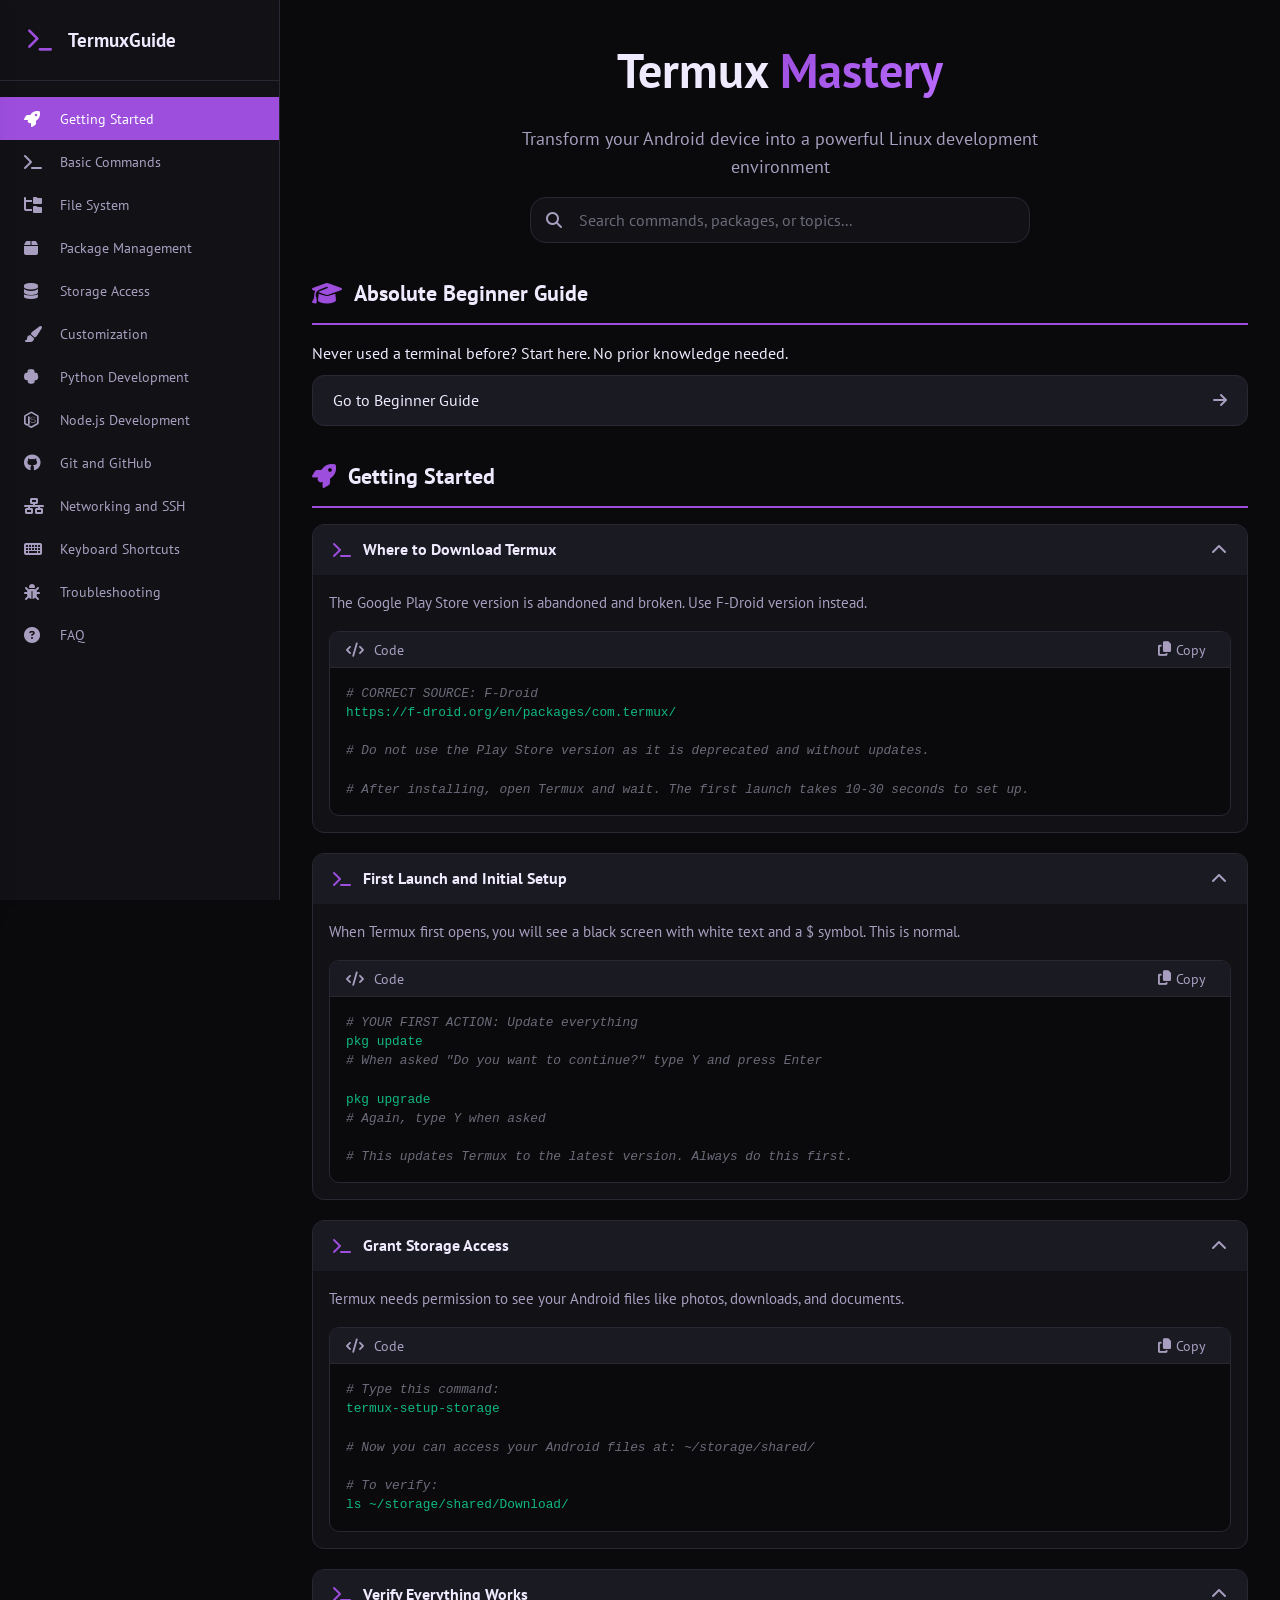
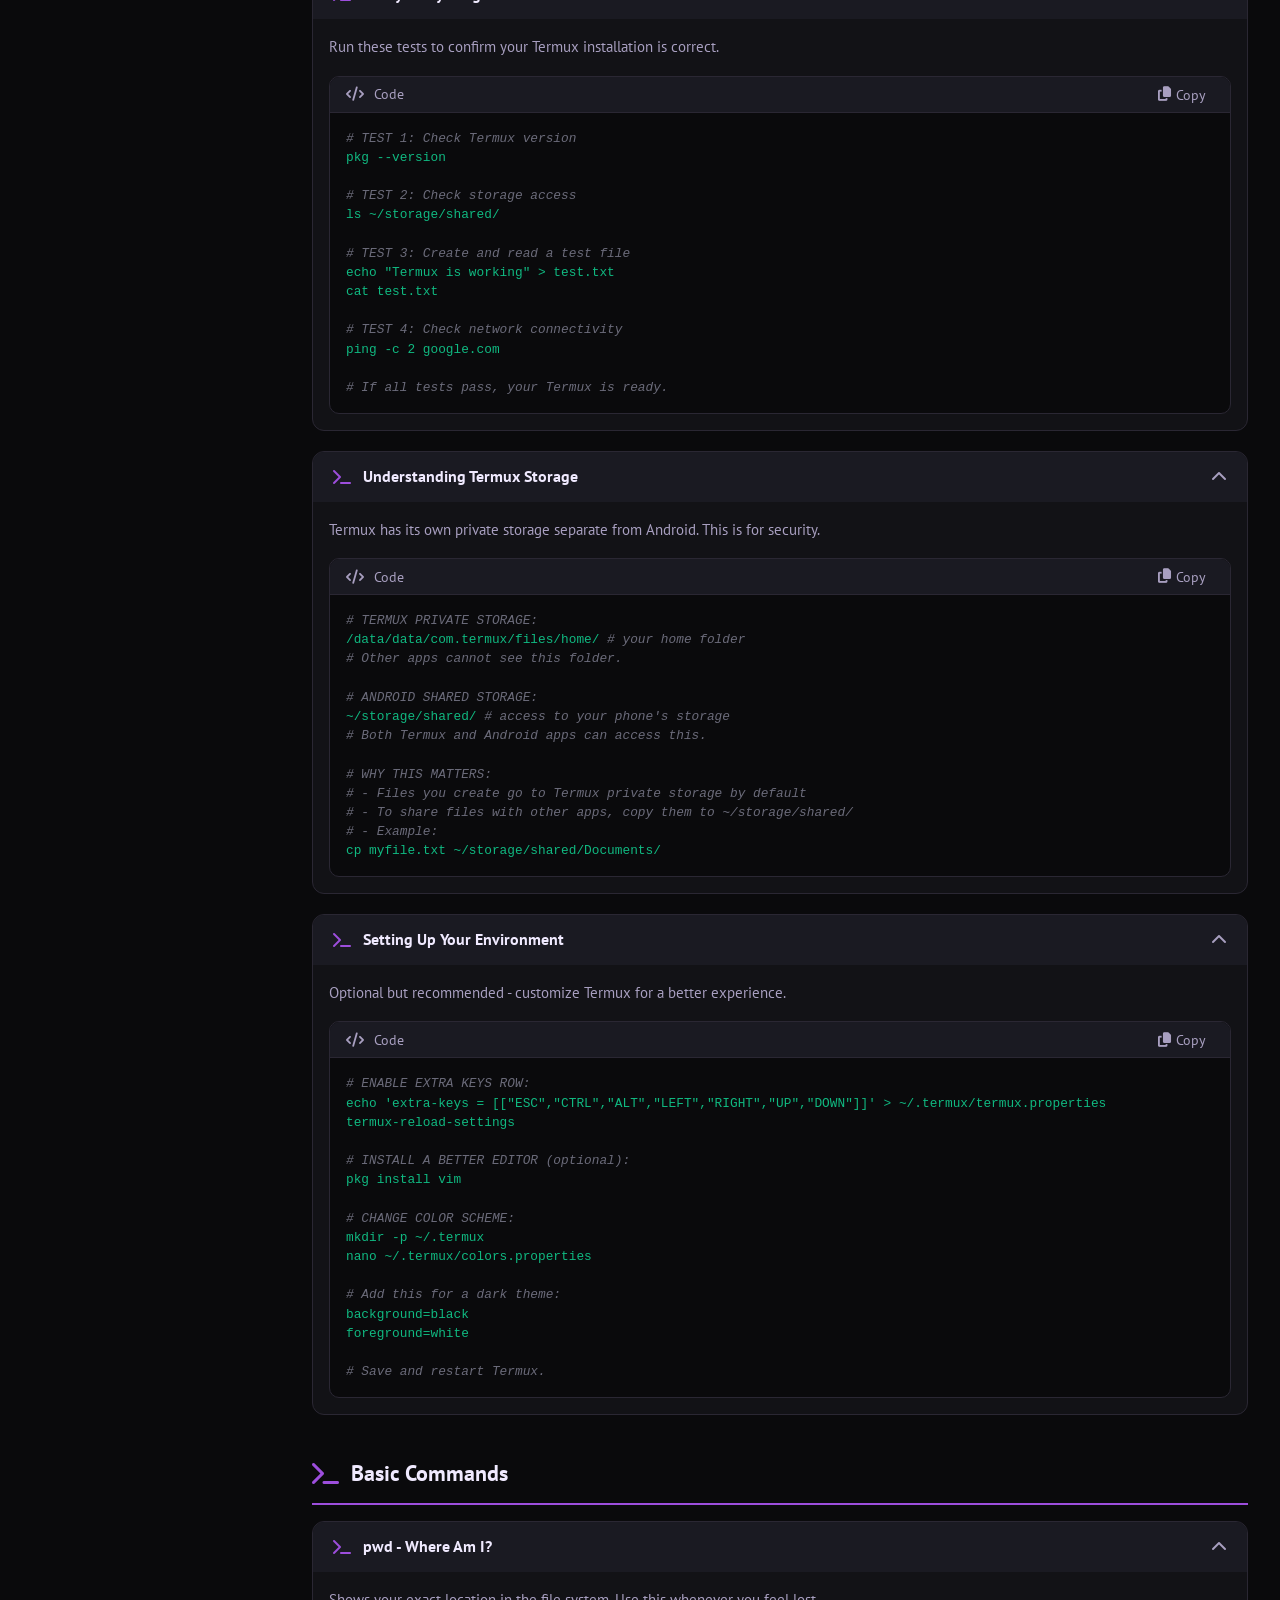
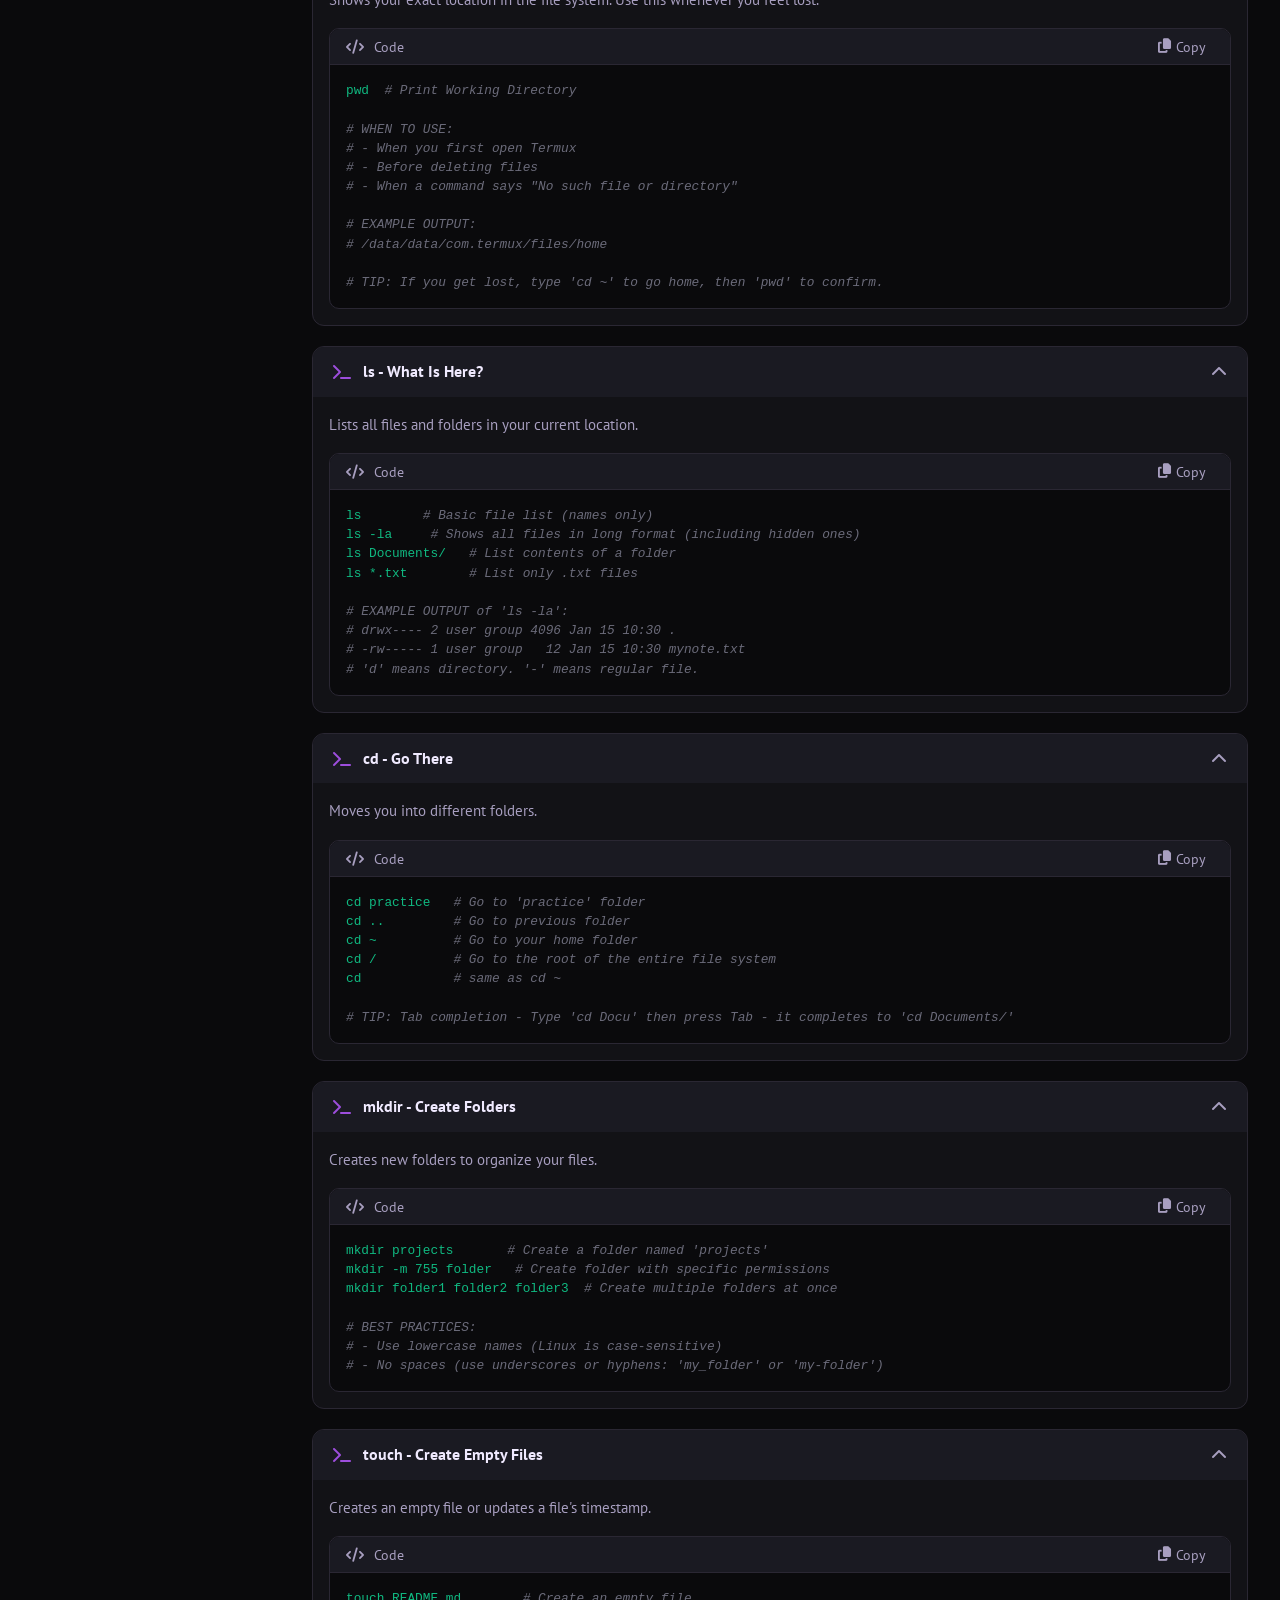
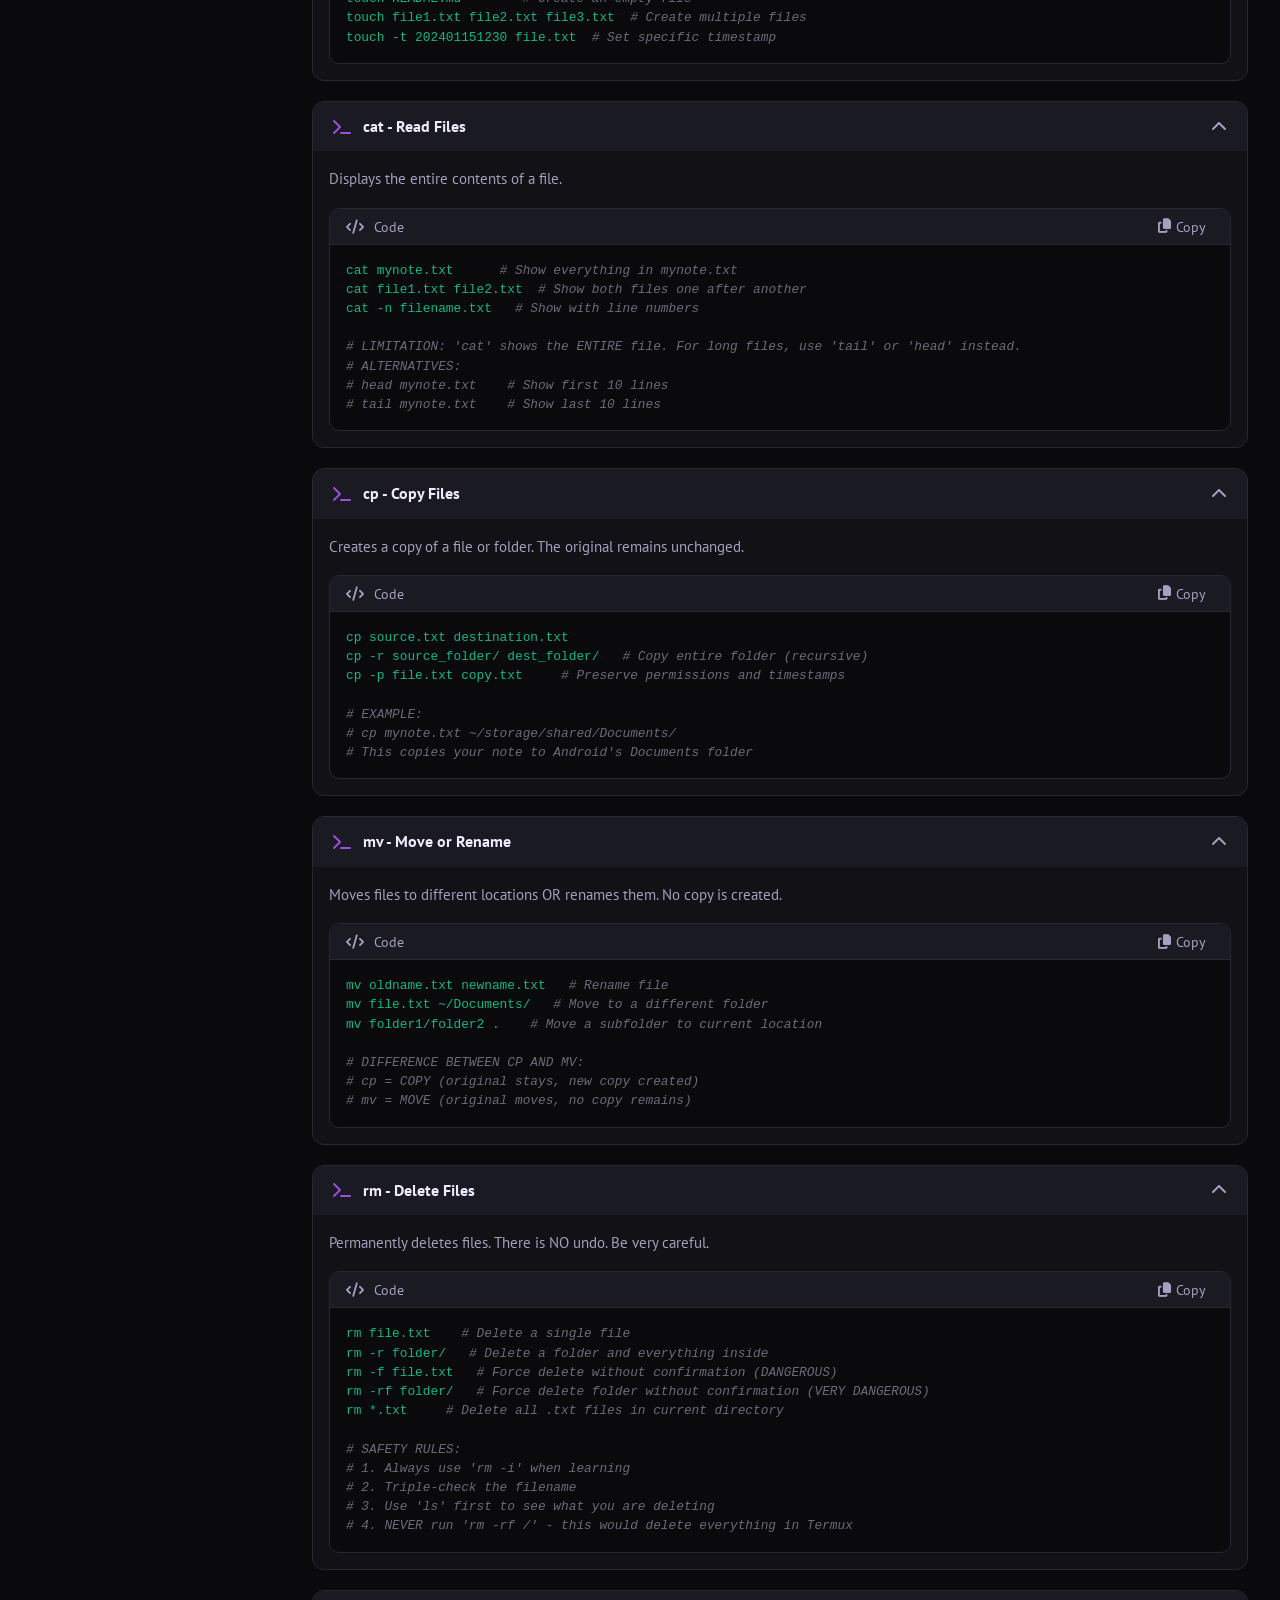
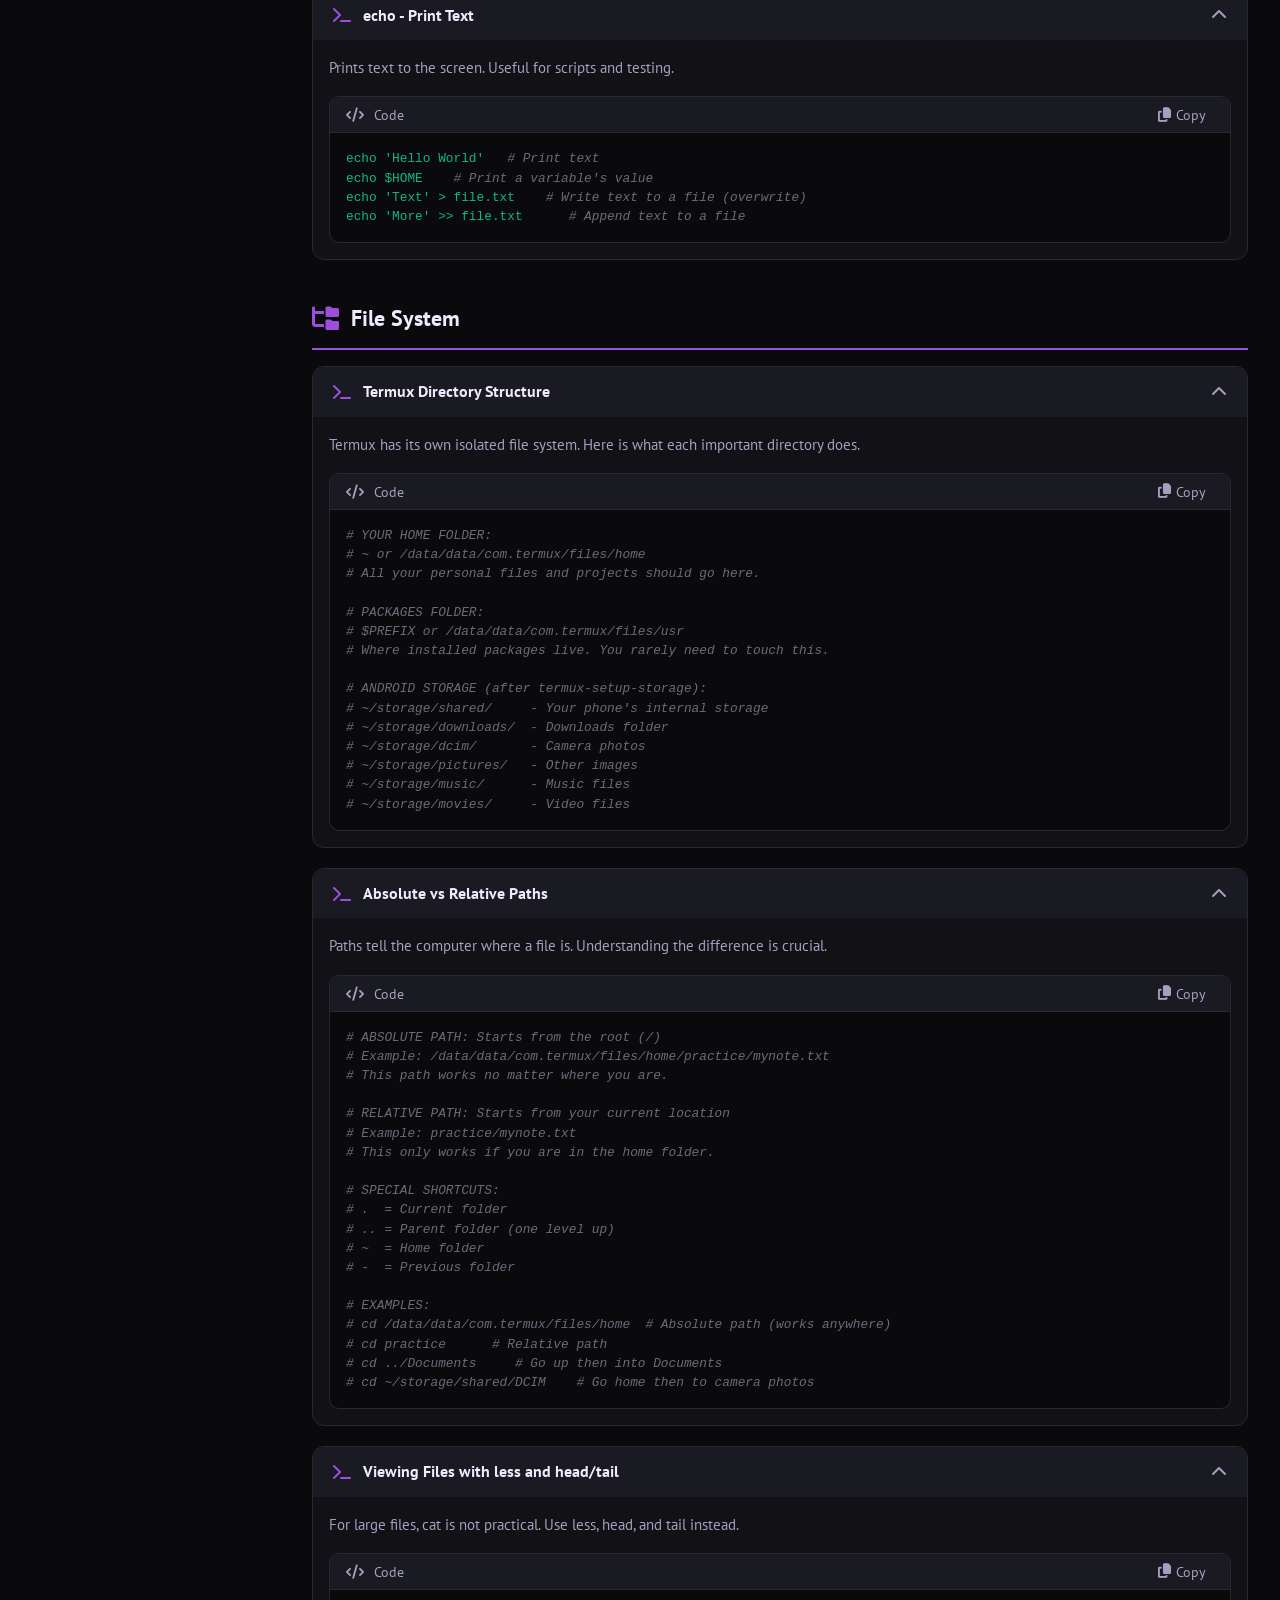
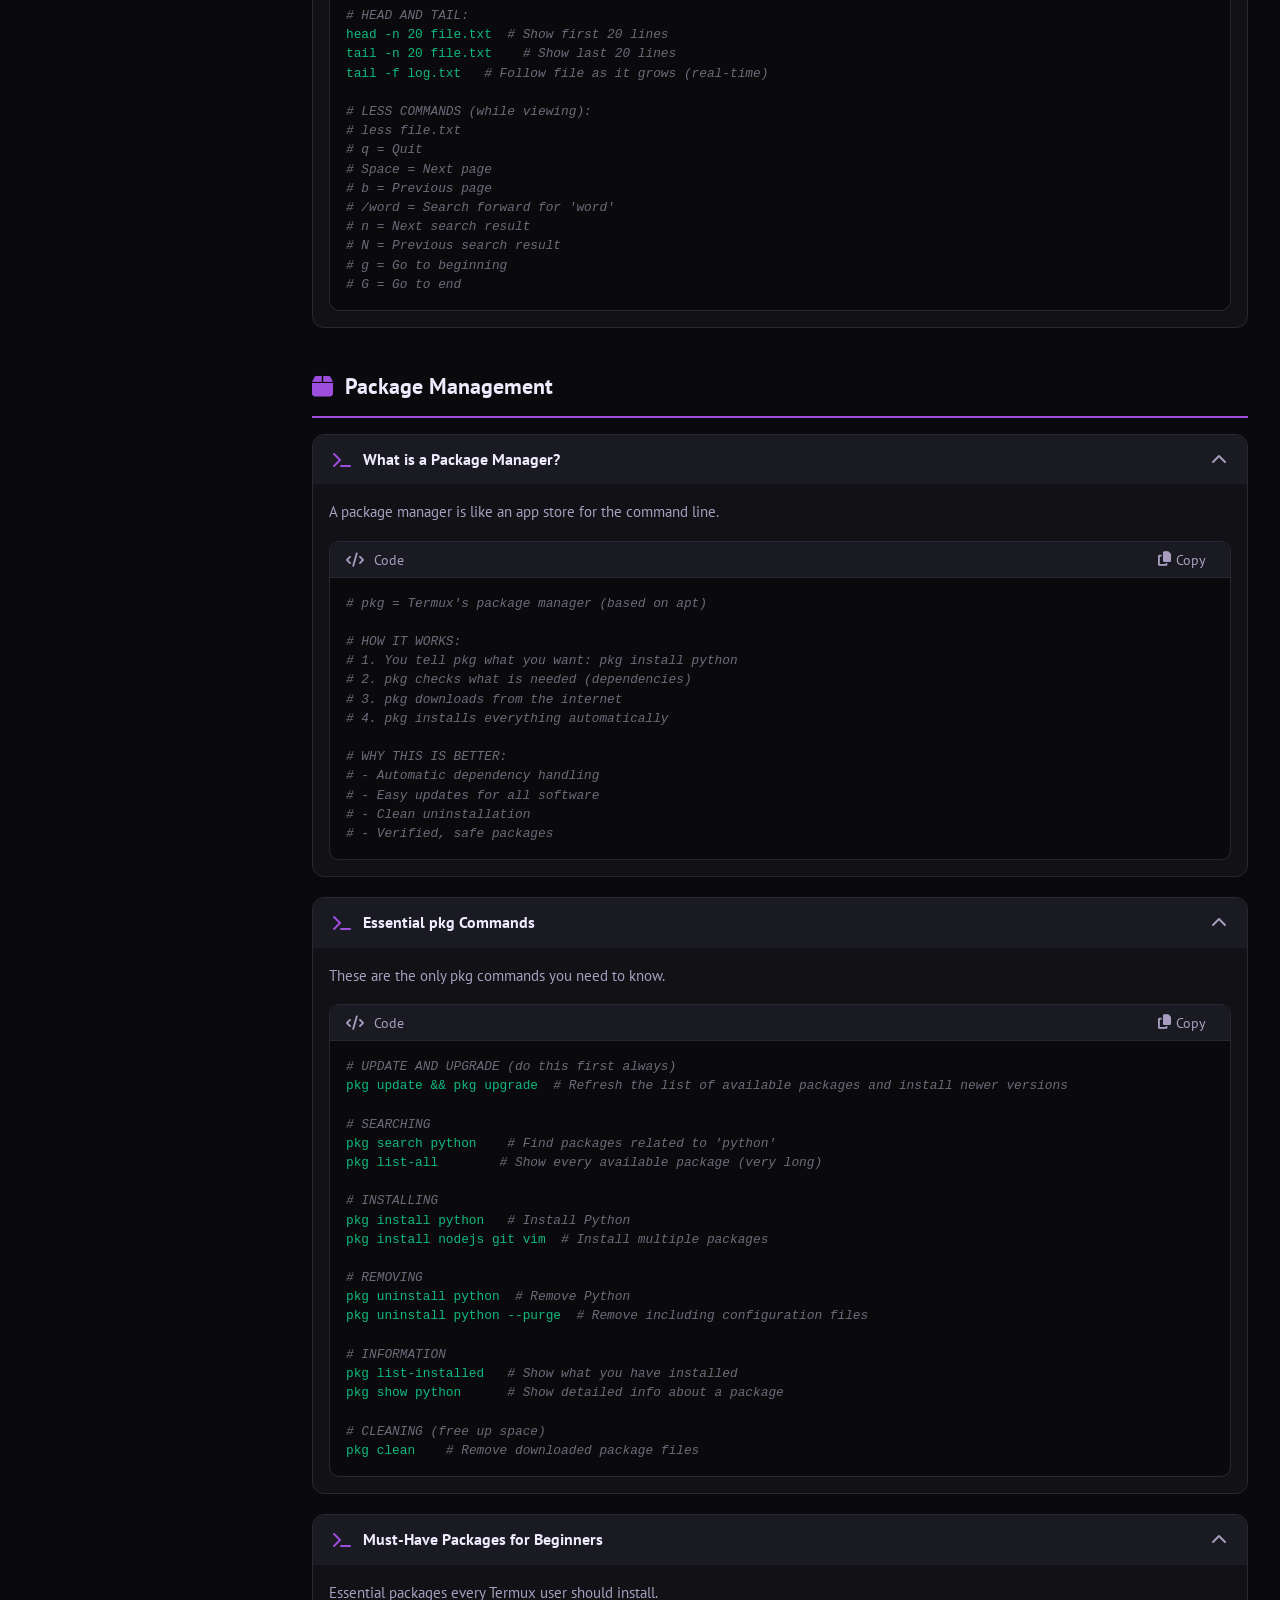
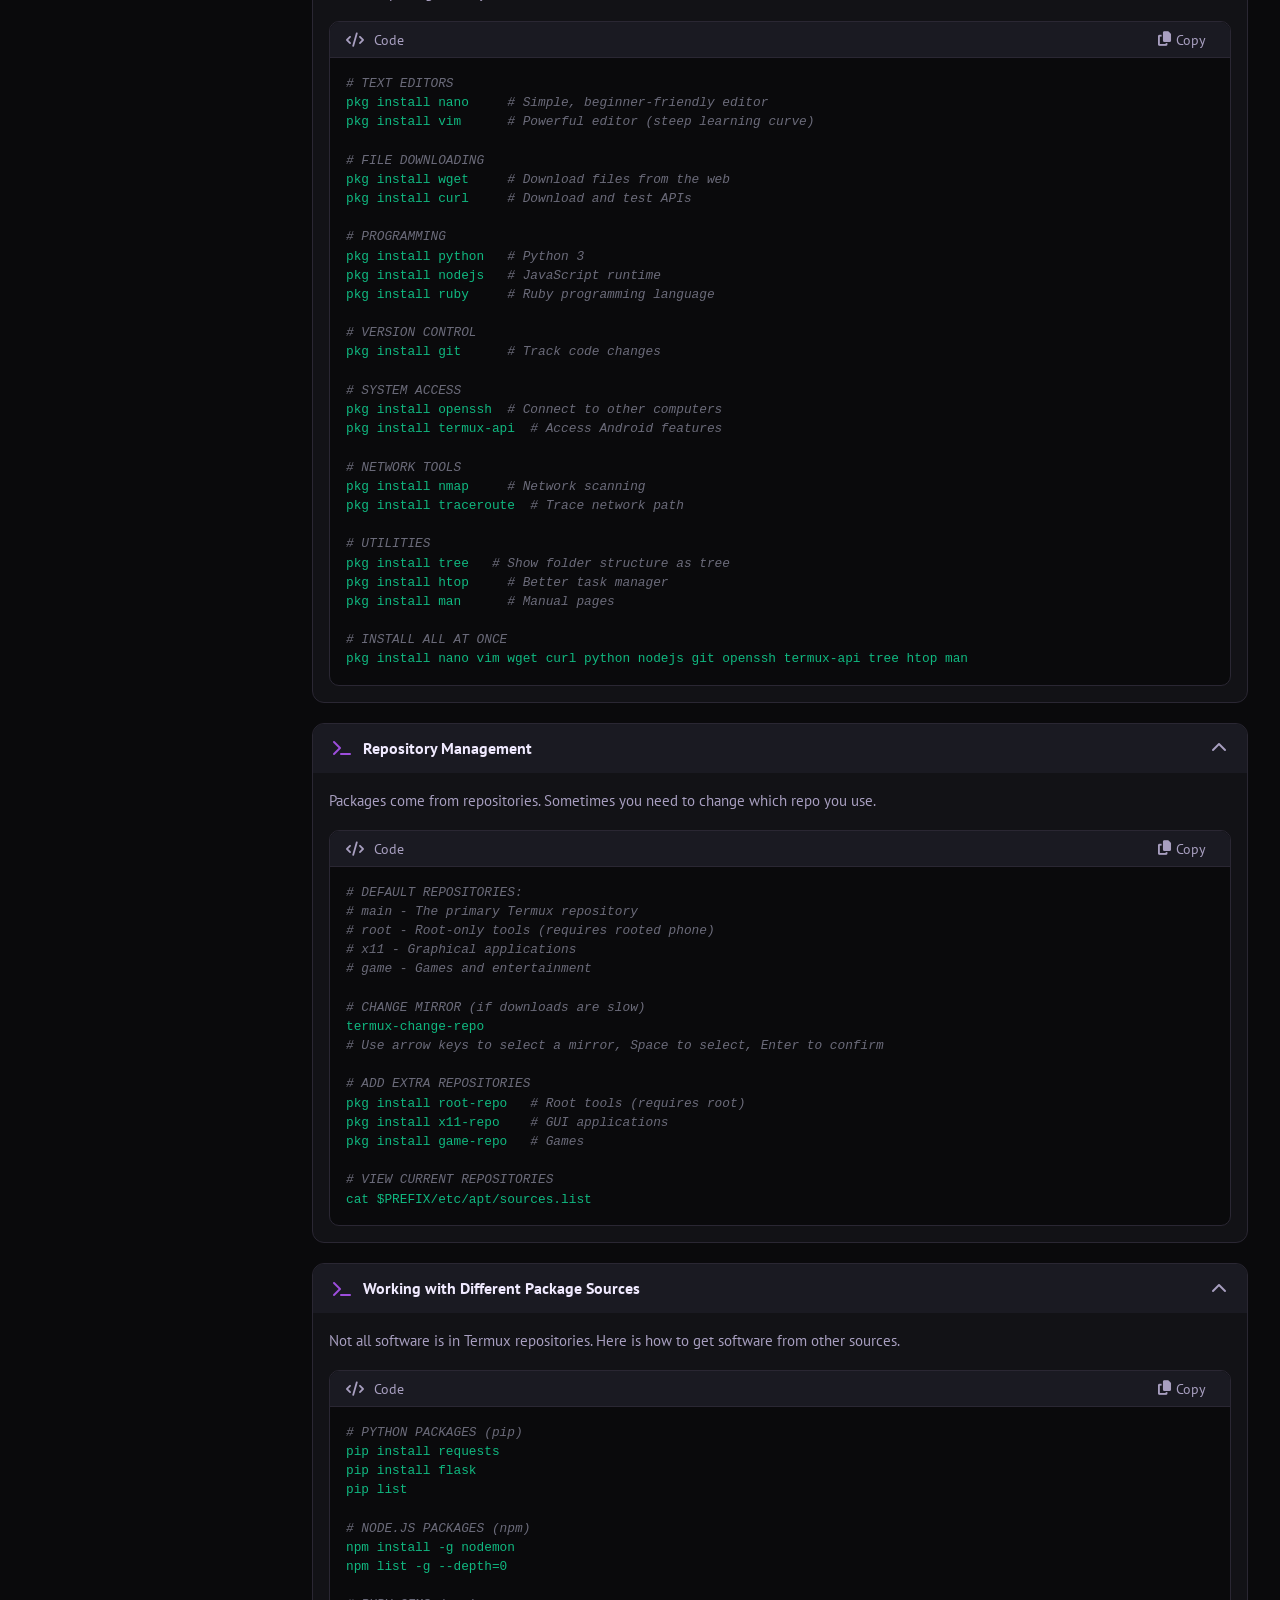
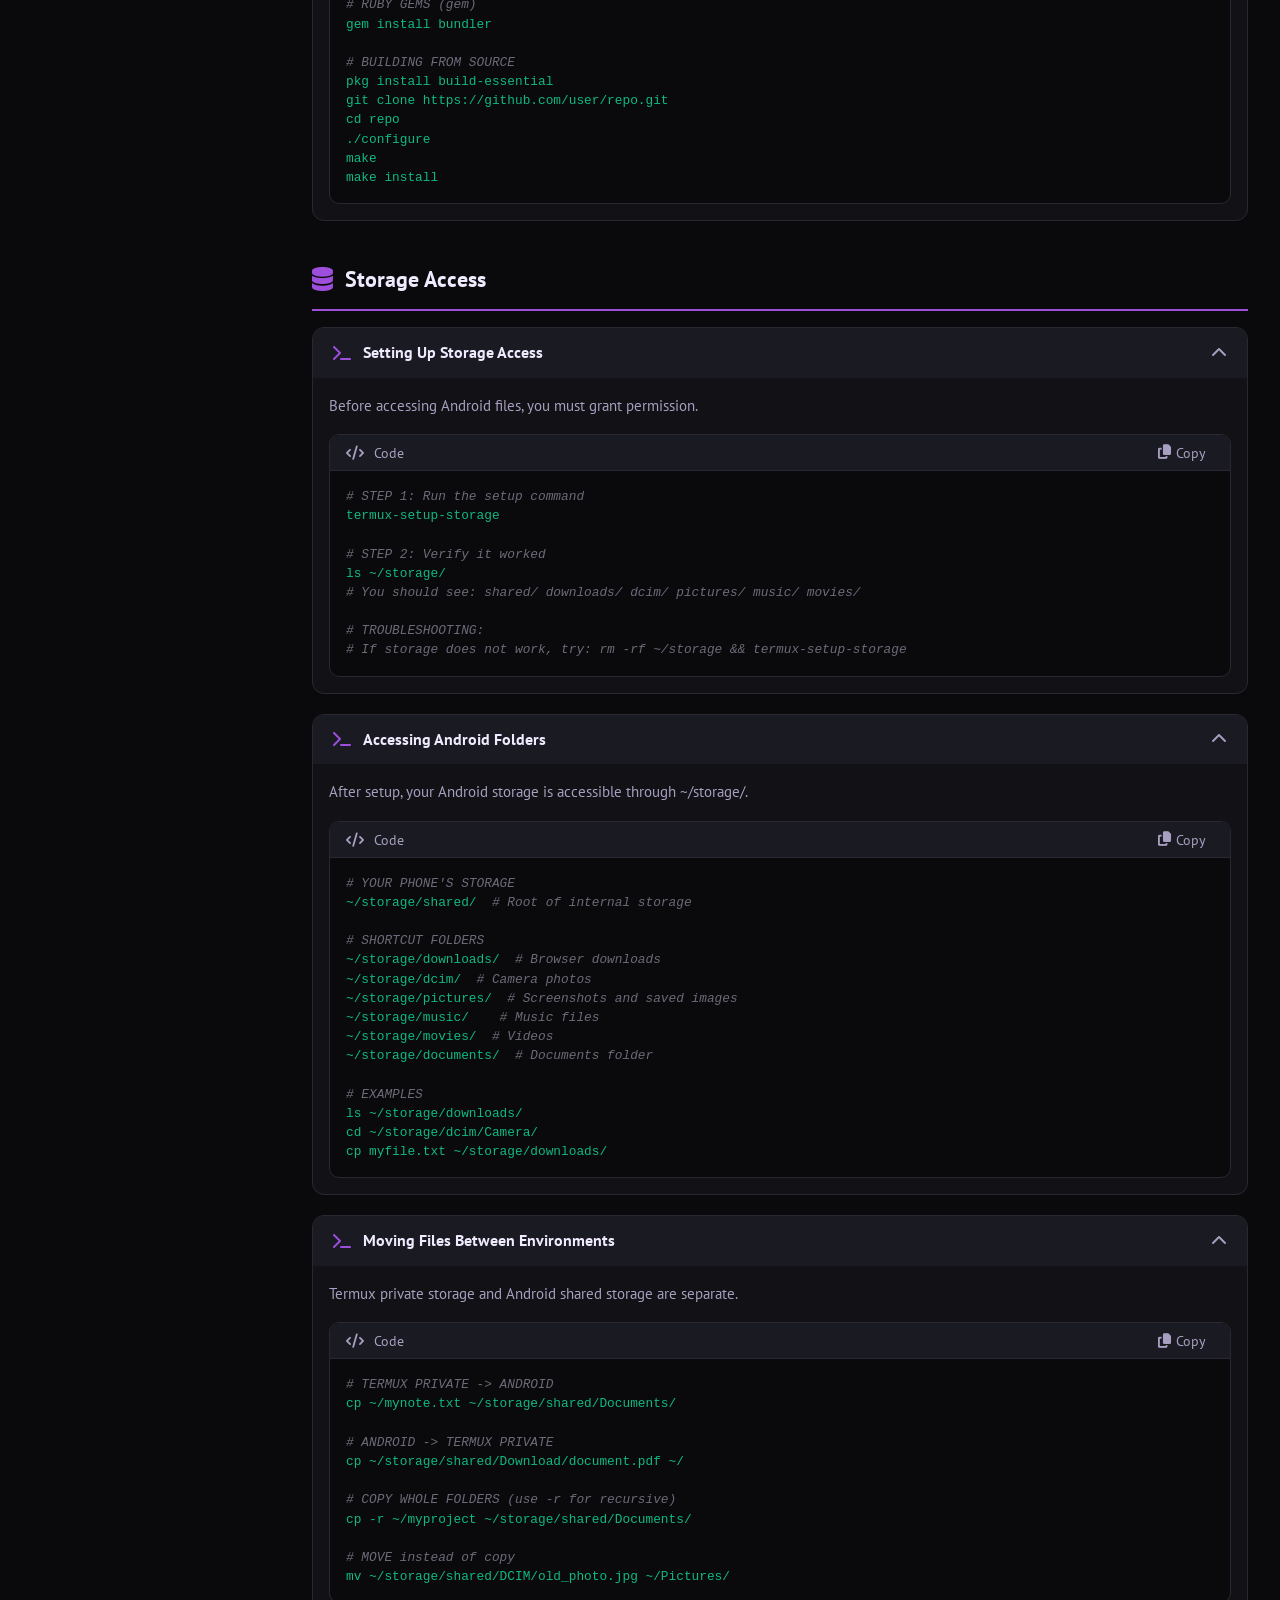
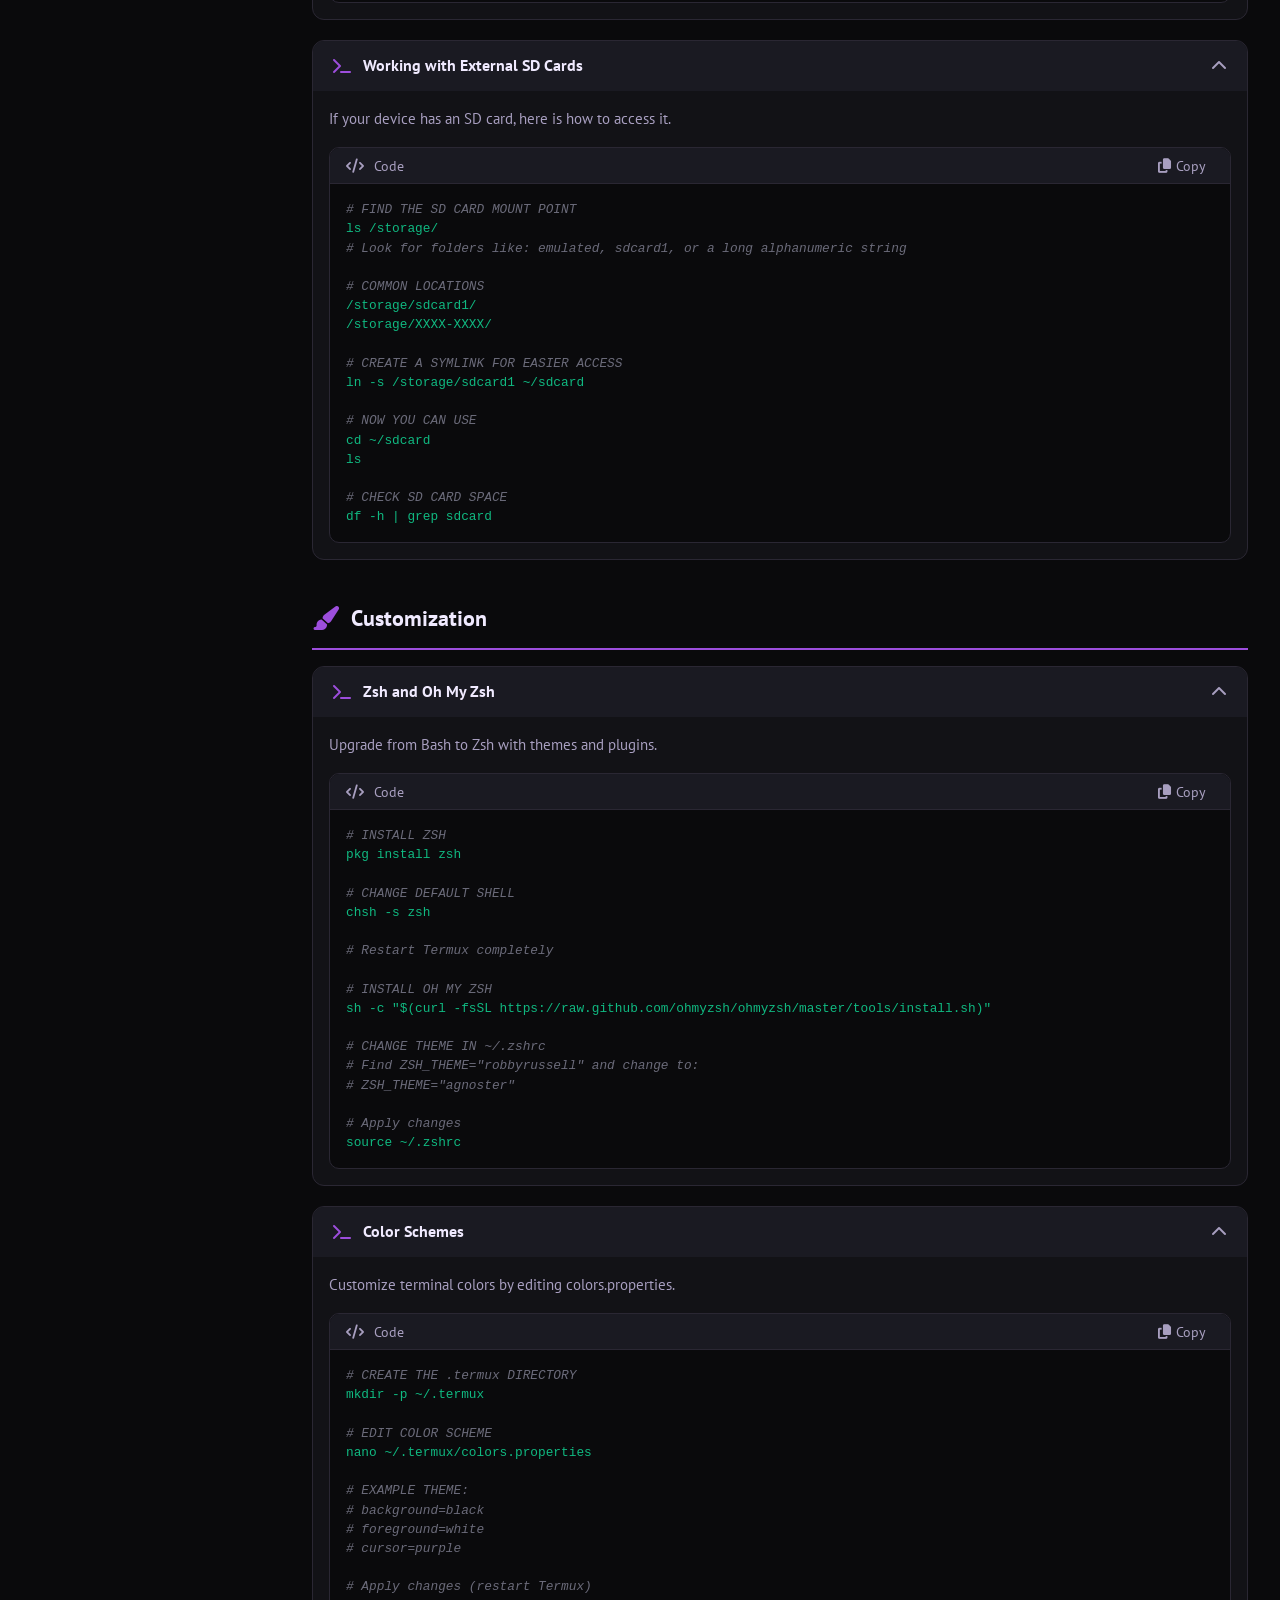
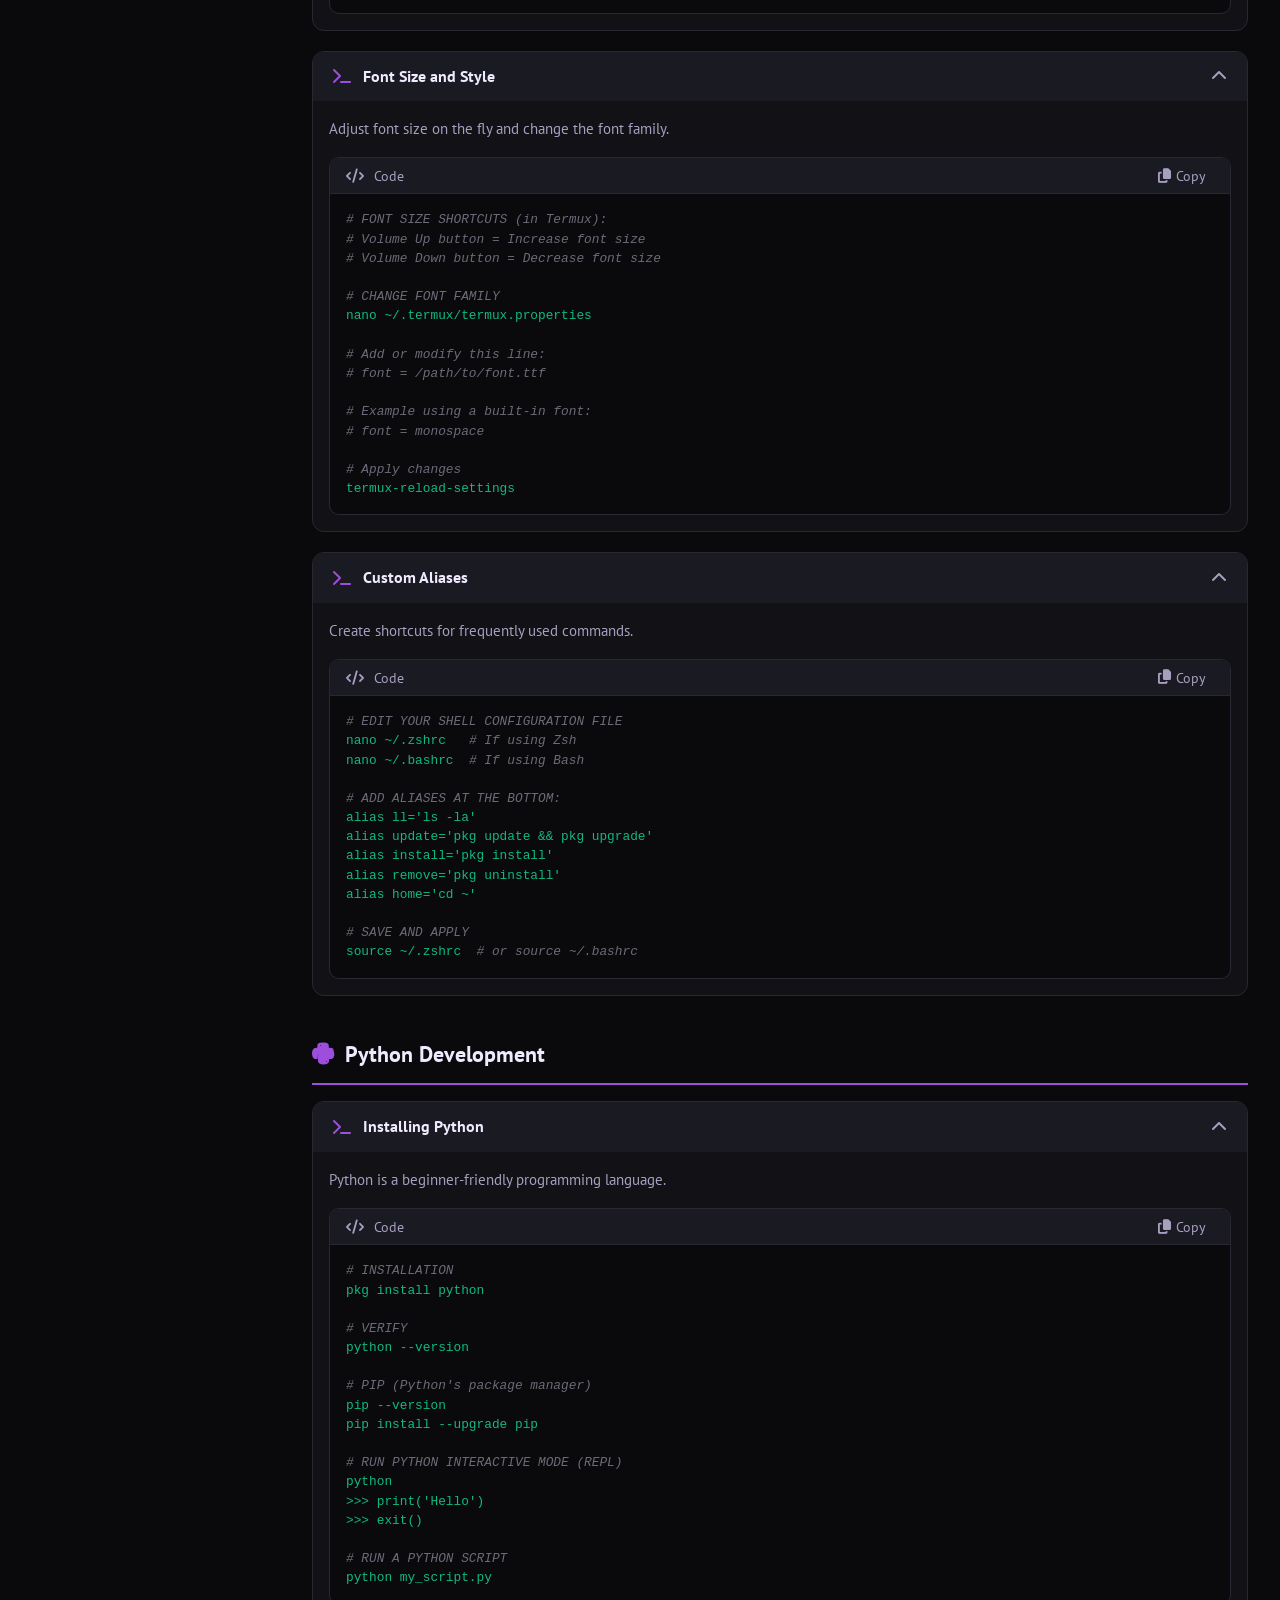
==== commit c18bf8d3: "minor fix" ====
--- a/index.html
+++ b/index.html
@@ -4,7 +4,7 @@
   <meta charset="UTF-8">
   <meta name="viewport" content="width=device-width, initial-scale=1.0, maximum-scale=1.0, user-scalable=yes">
   <meta name="description" content="Complete Termux tutorial - Learn how to use Termux, install packages, customize your terminal, and set up development environments">
-  <title>Termux Guide - Complete Tutorial for Beginners</title>
+  <title>Termux Guide</title>
   <link rel="icon" href="/assets/termux.svg" type="image/x-icon">
   <link rel="stylesheet" href="https://cdnjs.cloudflare.com/ajax/libs/font-awesome/6.4.0/css/all.min.css">
   <link rel="stylesheet" href="/css/core.css">
--- a/css/components.css
+++ b/css/components.css
@@ -57,7 +57,7 @@
 
 .command-card.expanded .command-content {
   padding: 1rem;
-  max-height: 800px;
+  max-height: 850px;
 }
 
 .command-desc {
--- a/css/responsive.css
+++ b/css/responsive.css
@@ -95,7 +95,11 @@
   }
   
   .menu-panel {
-    width: 260px;
+    width: 245px;
+  }
+  
+  .menu-item {
+    padding: 0.5rem 1rem;
   }
 }
 
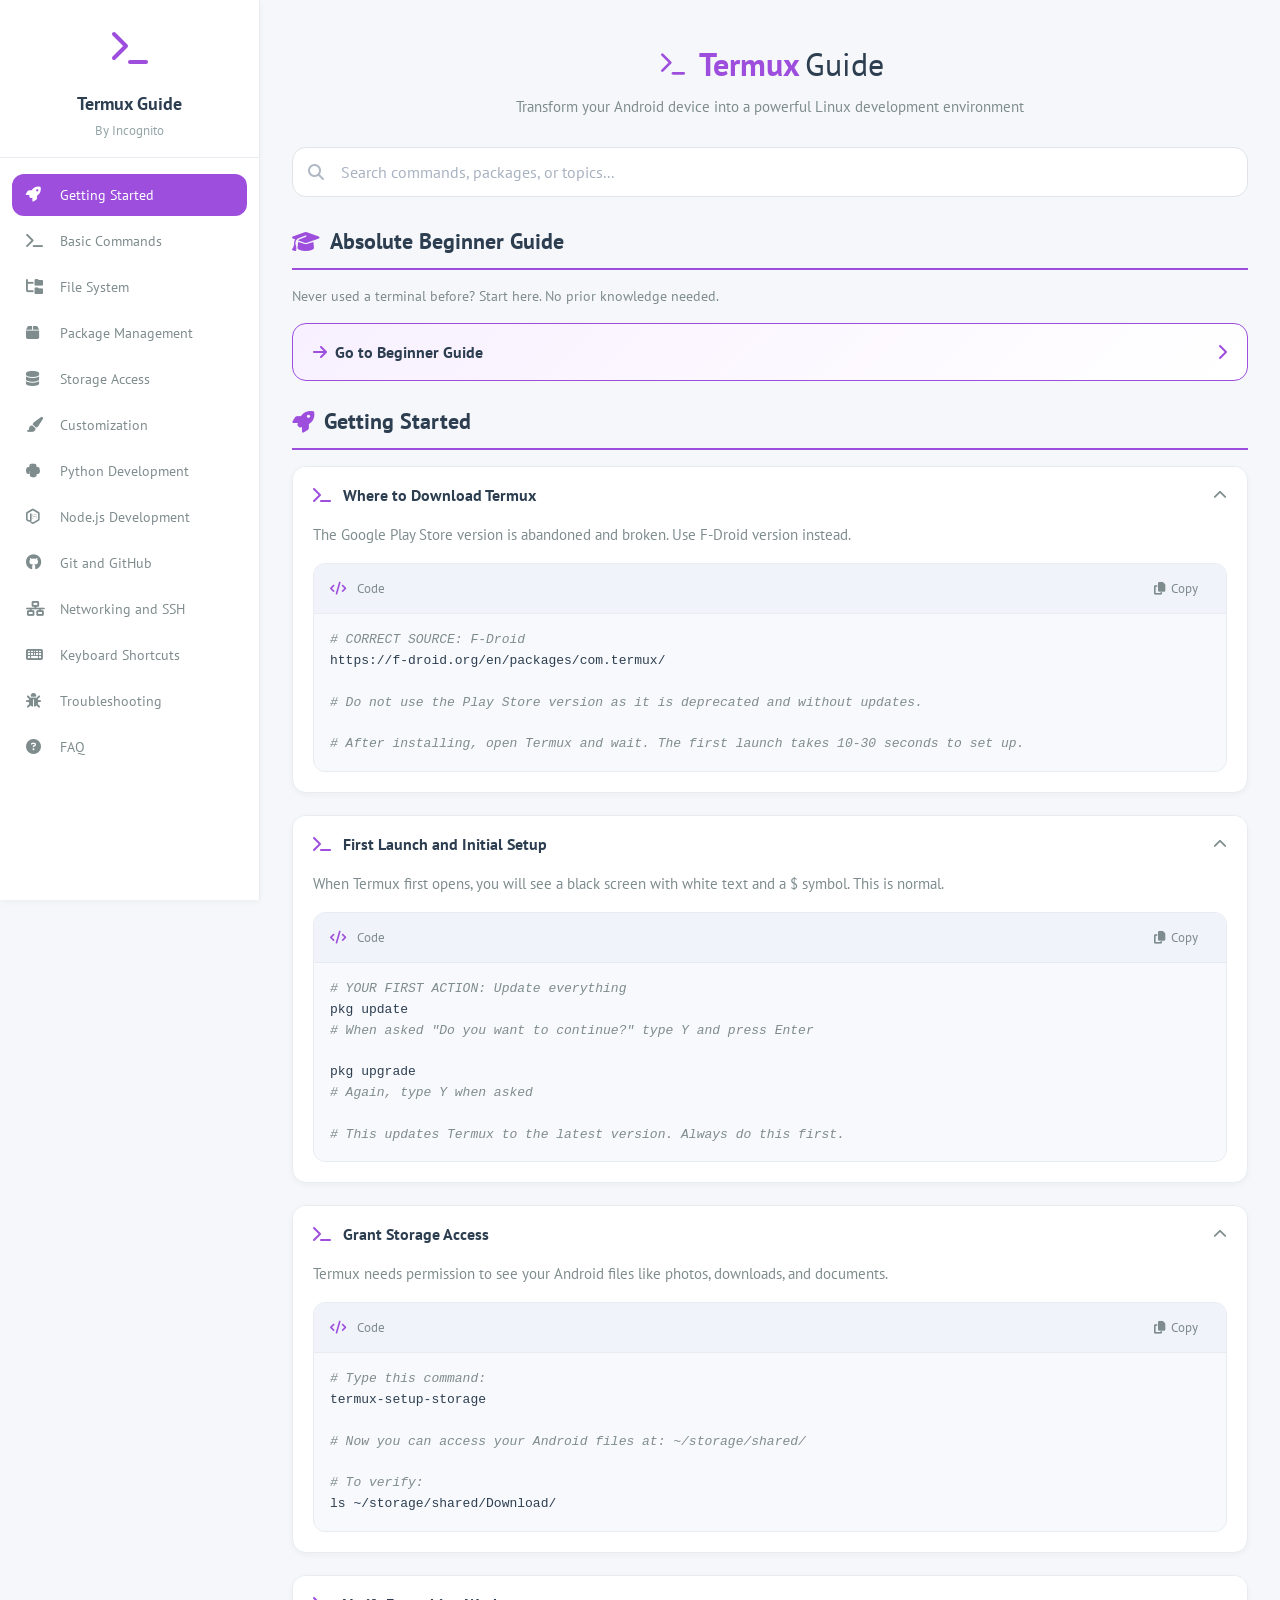
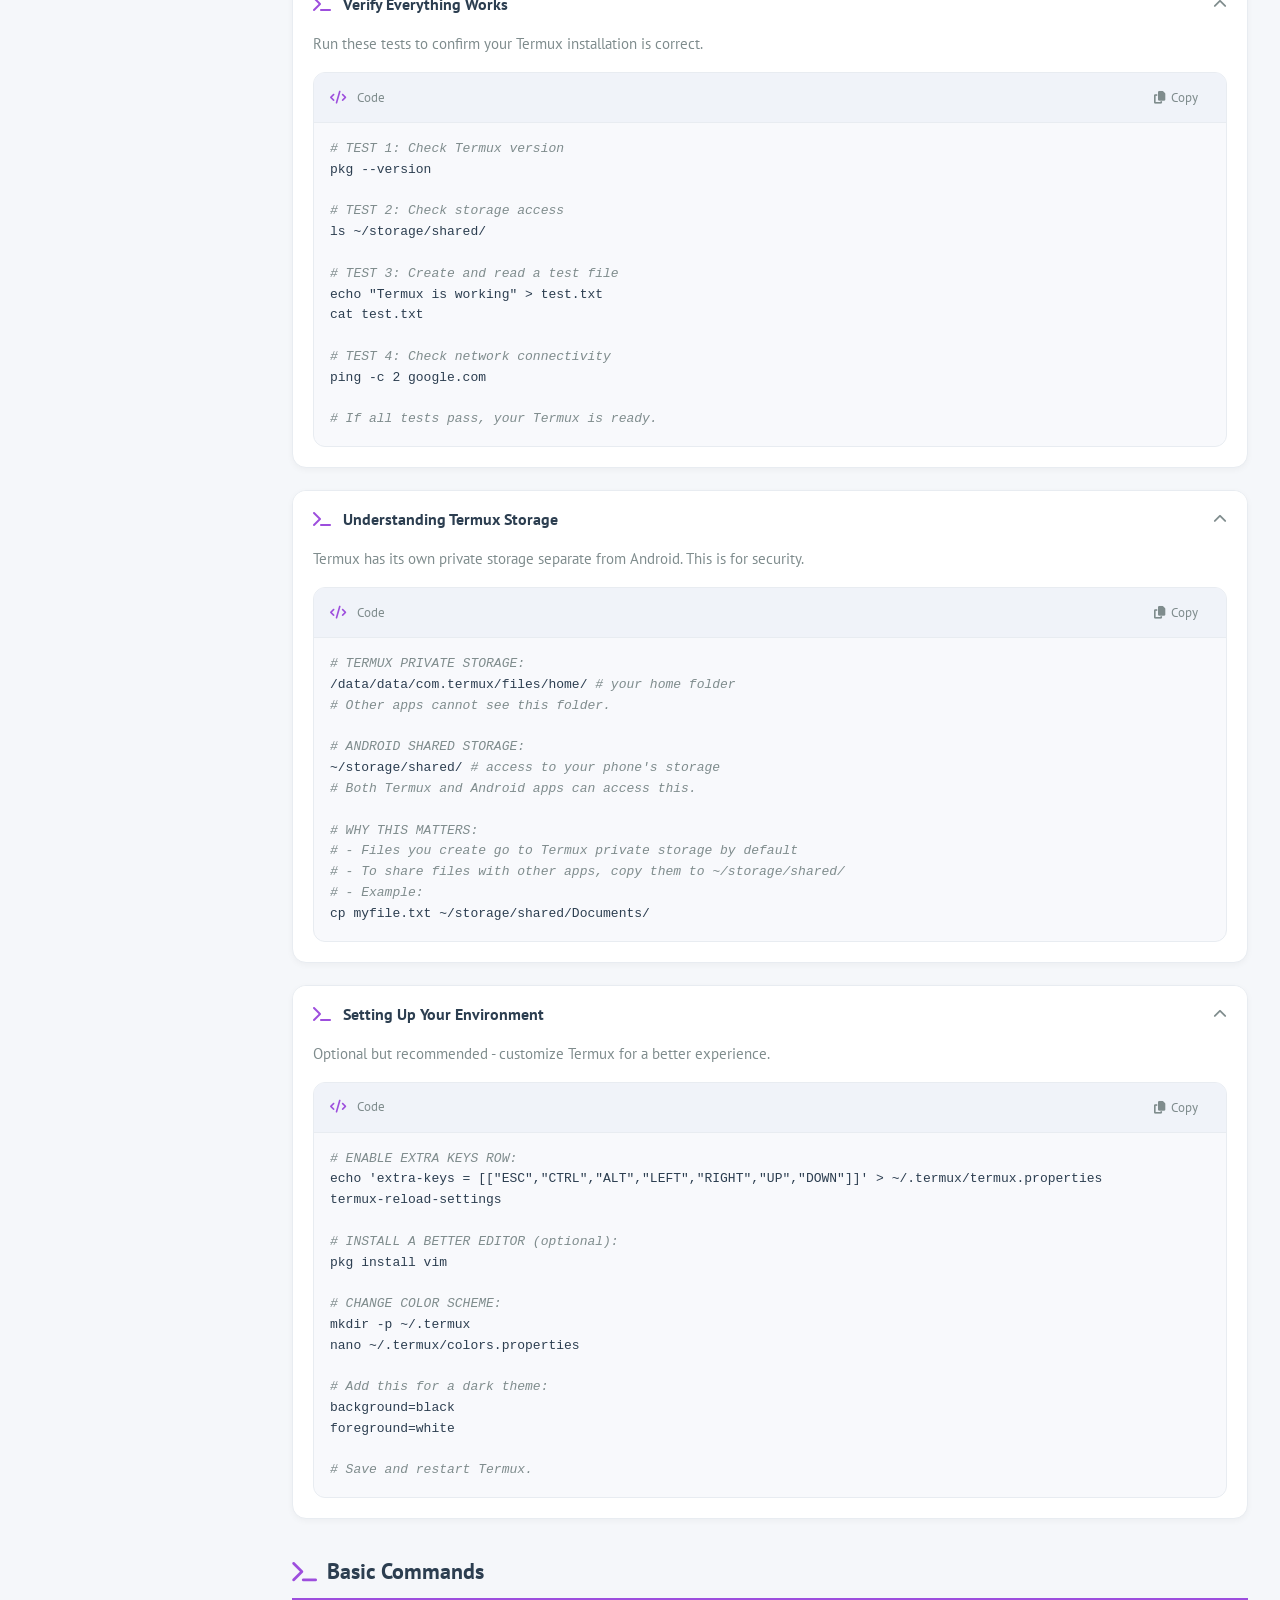
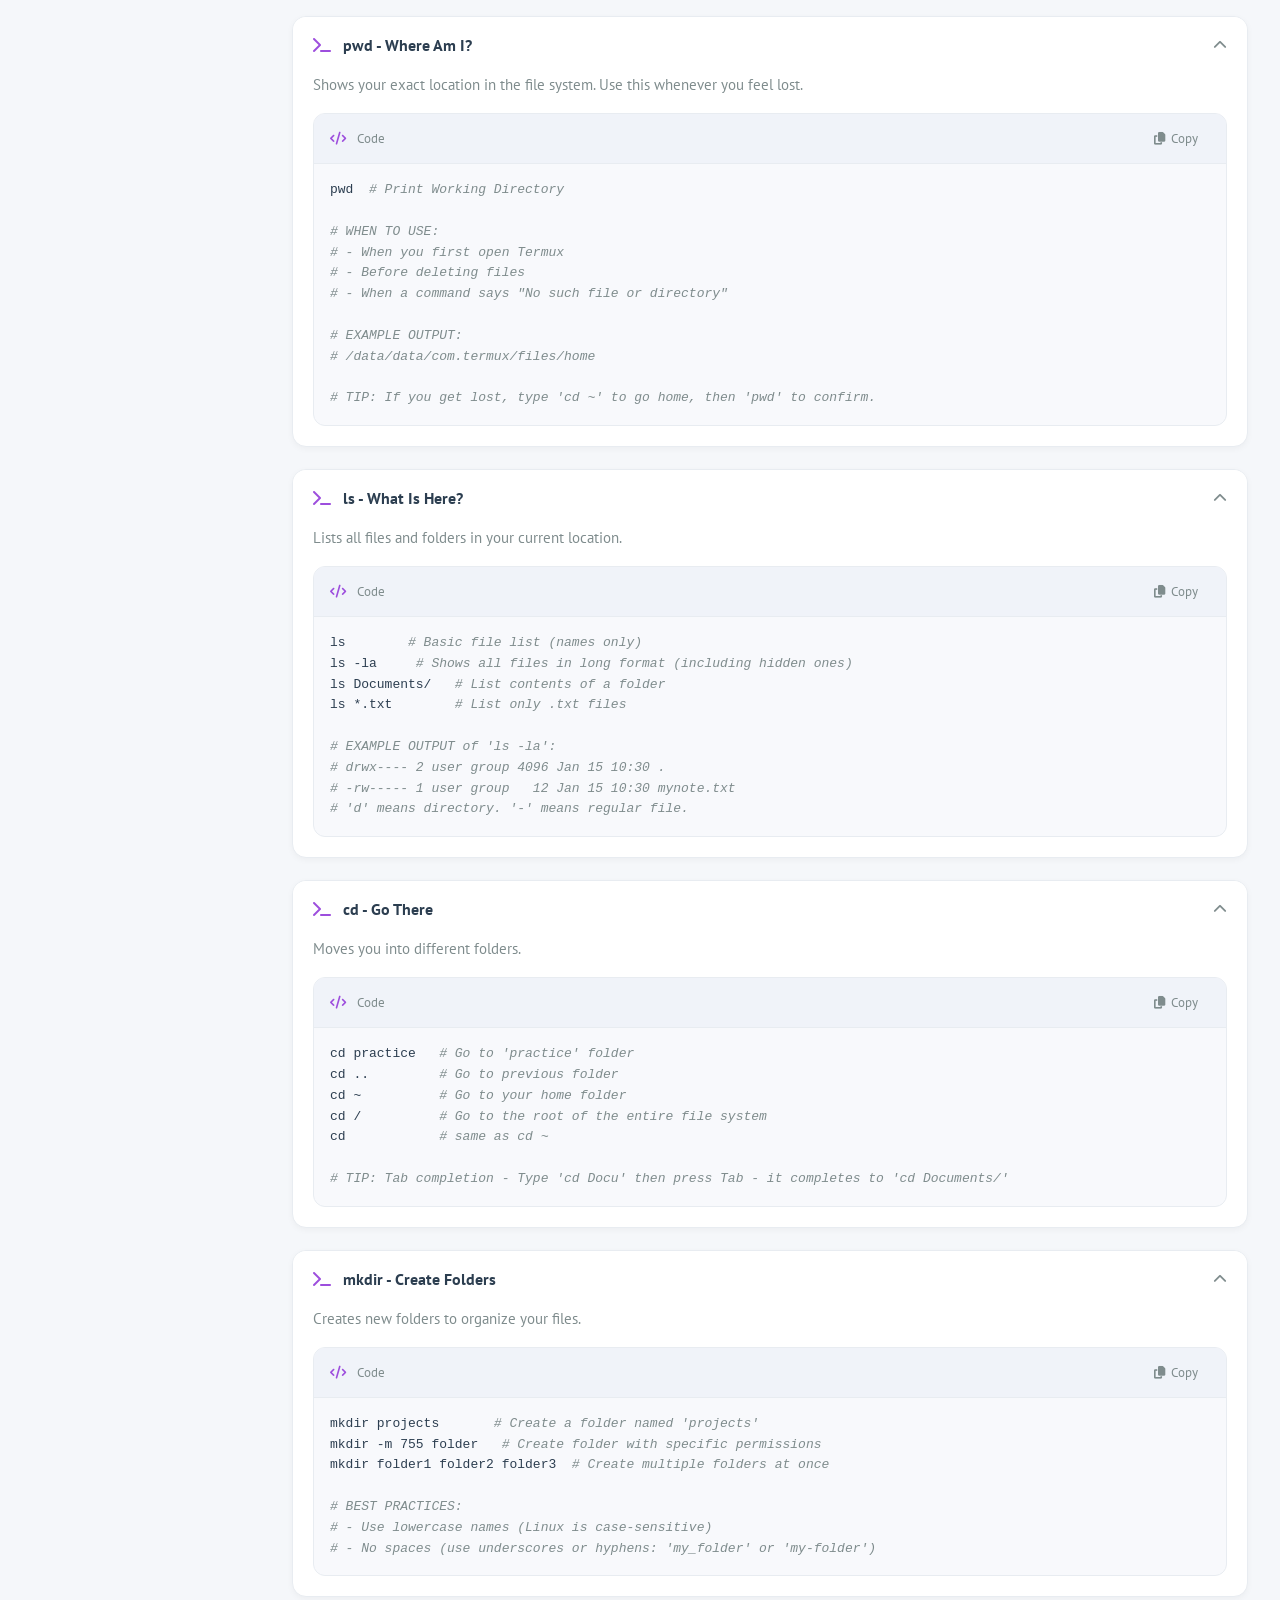
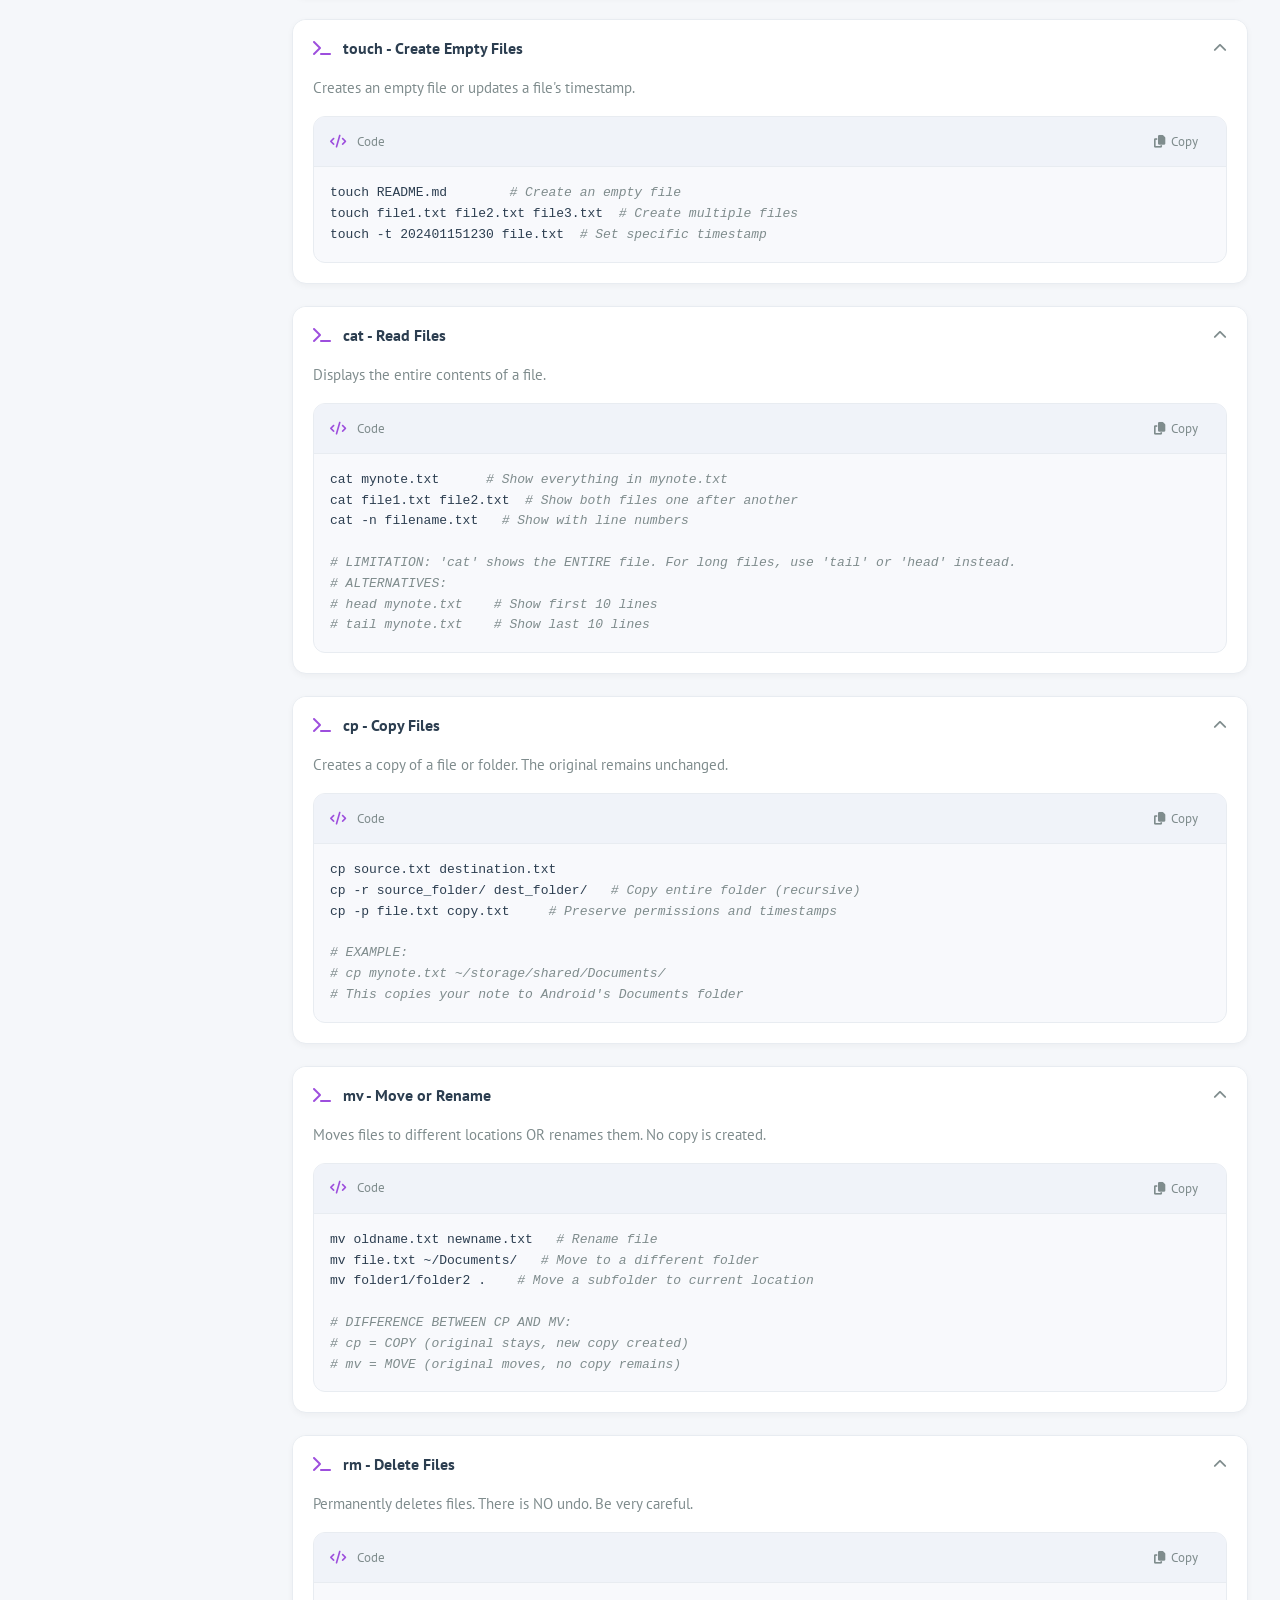
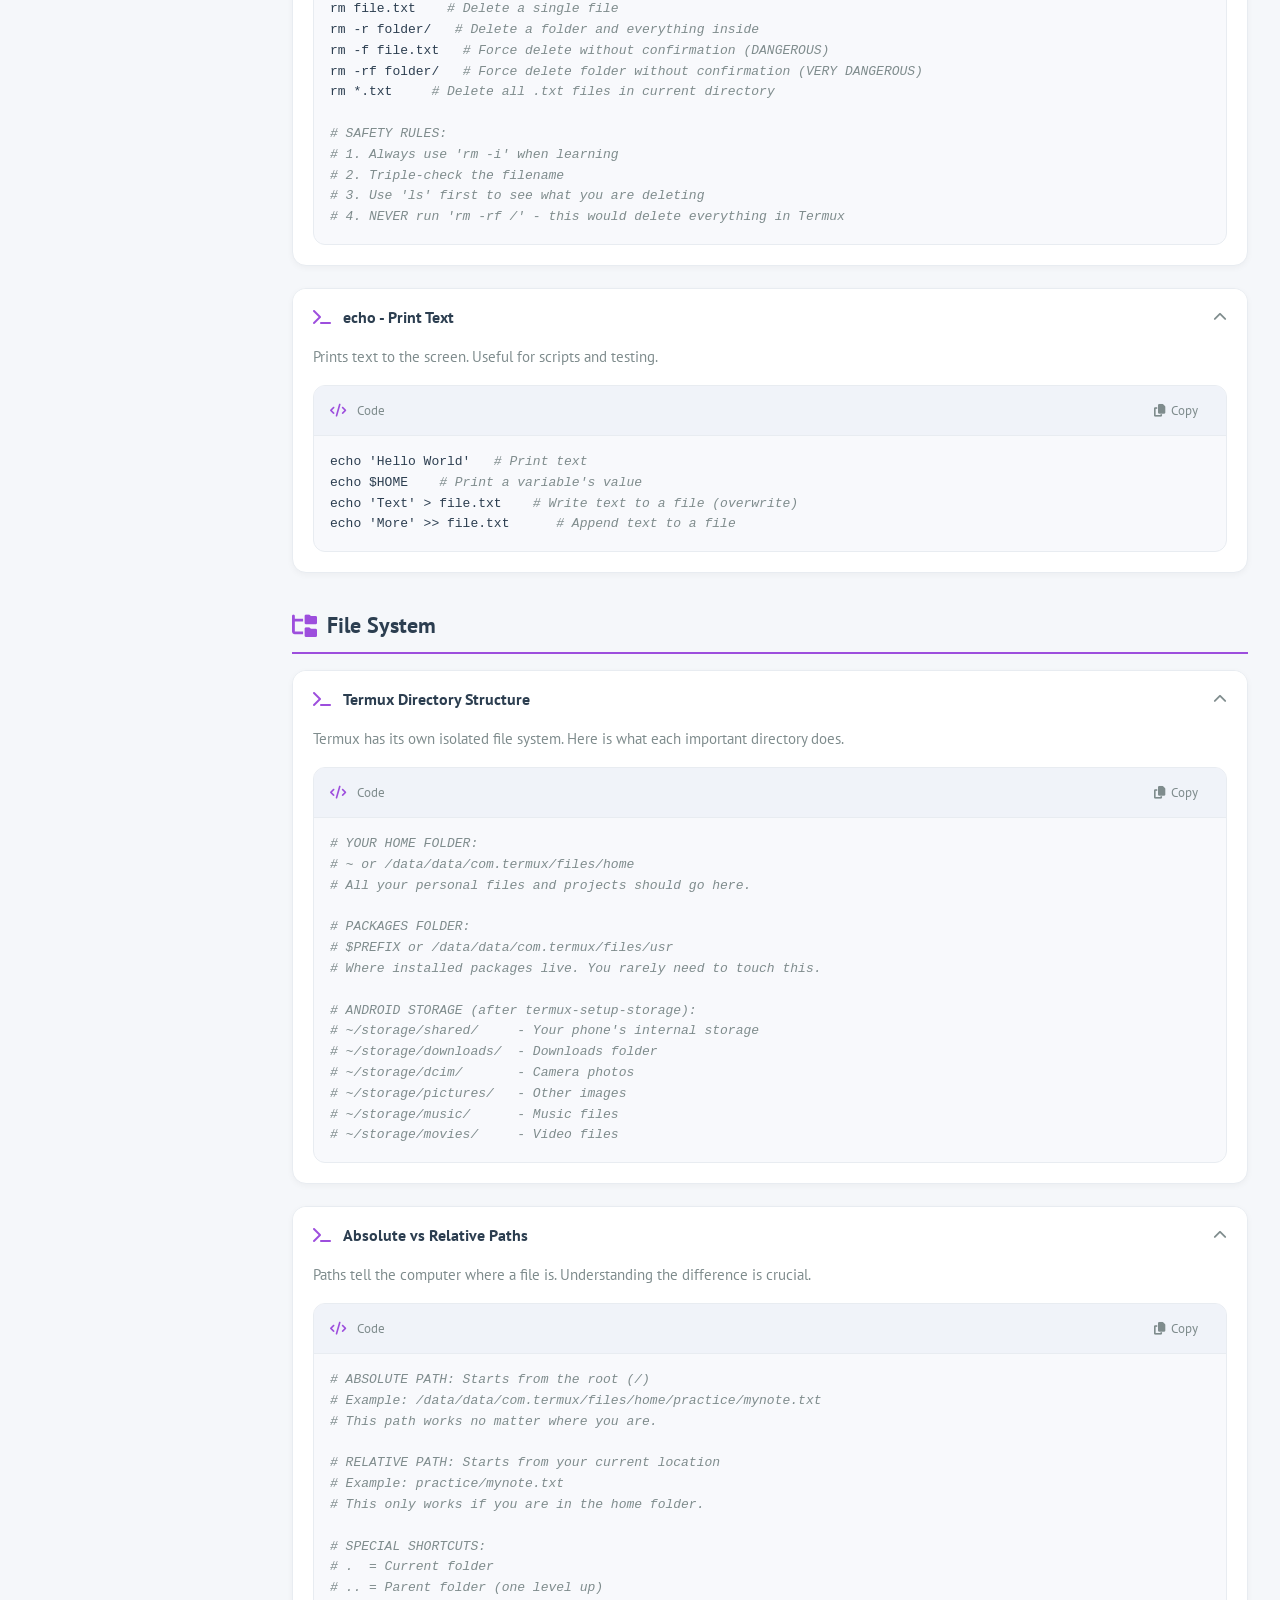
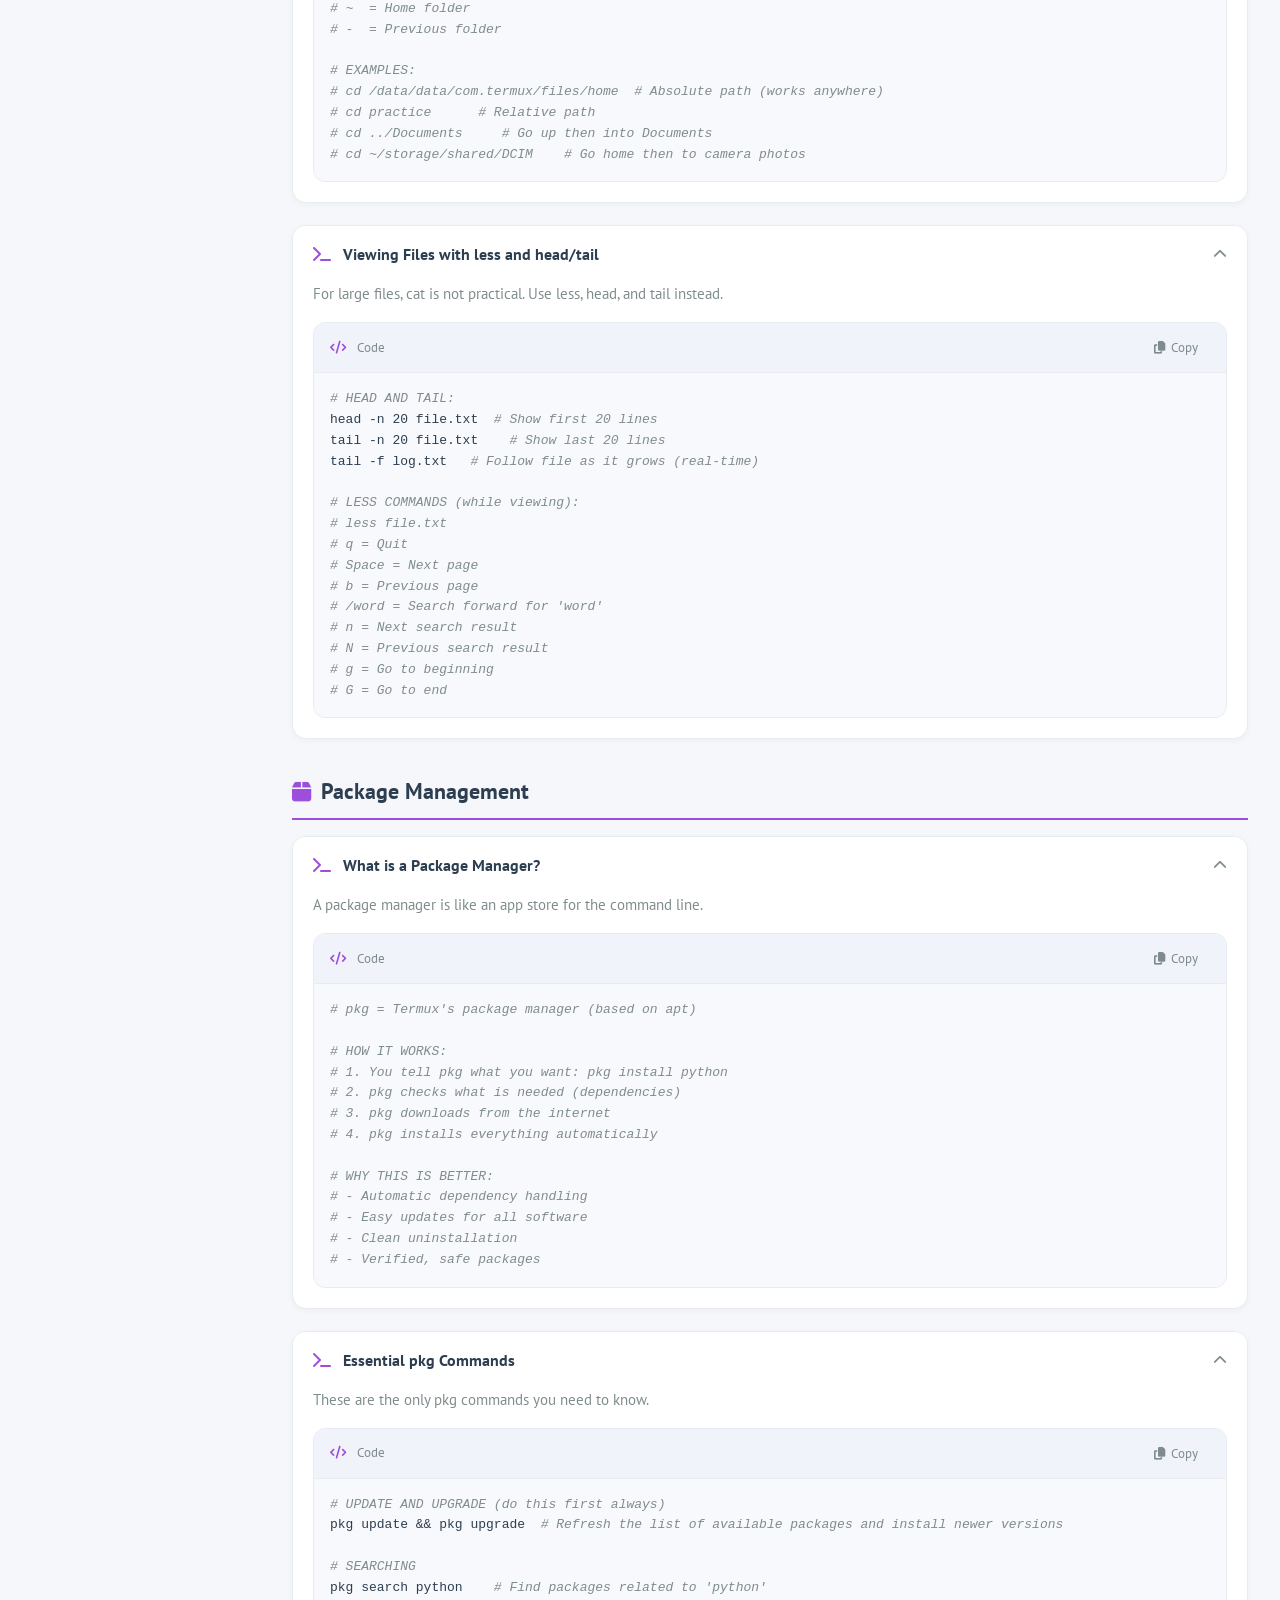
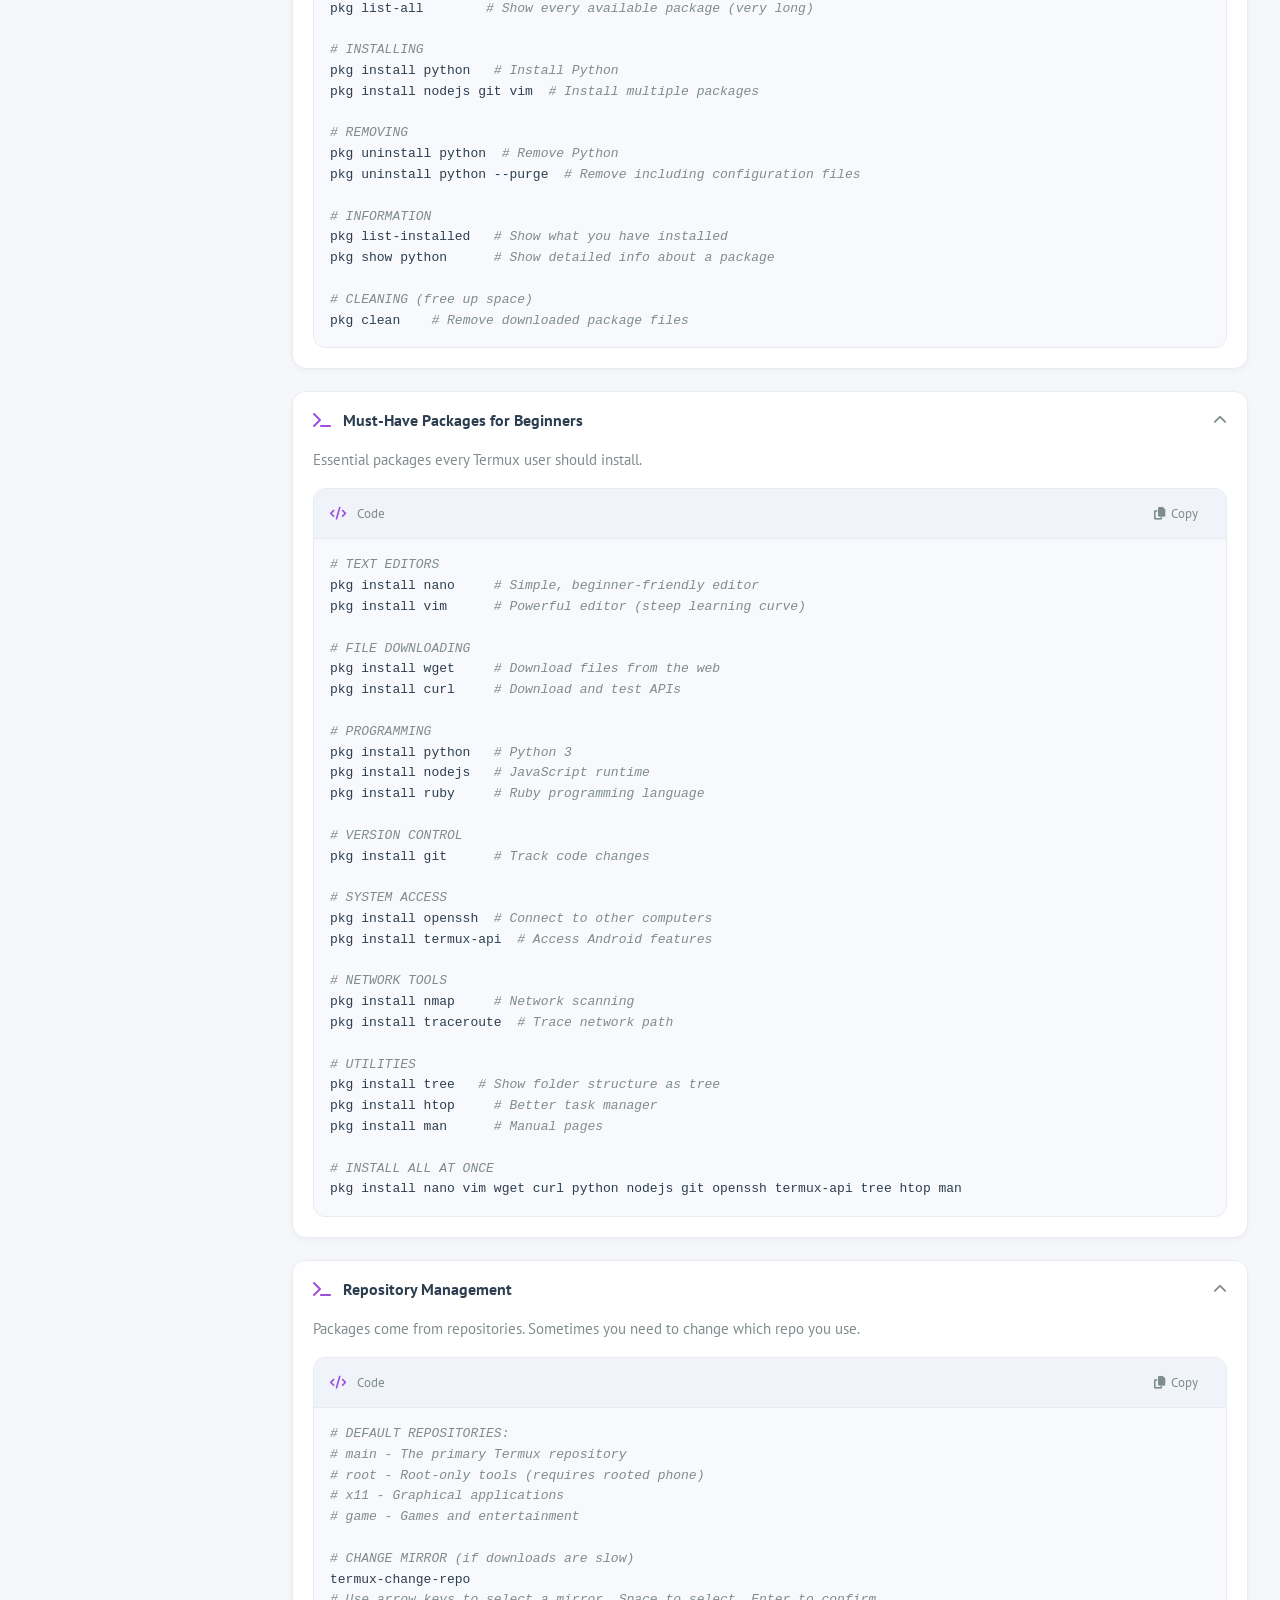
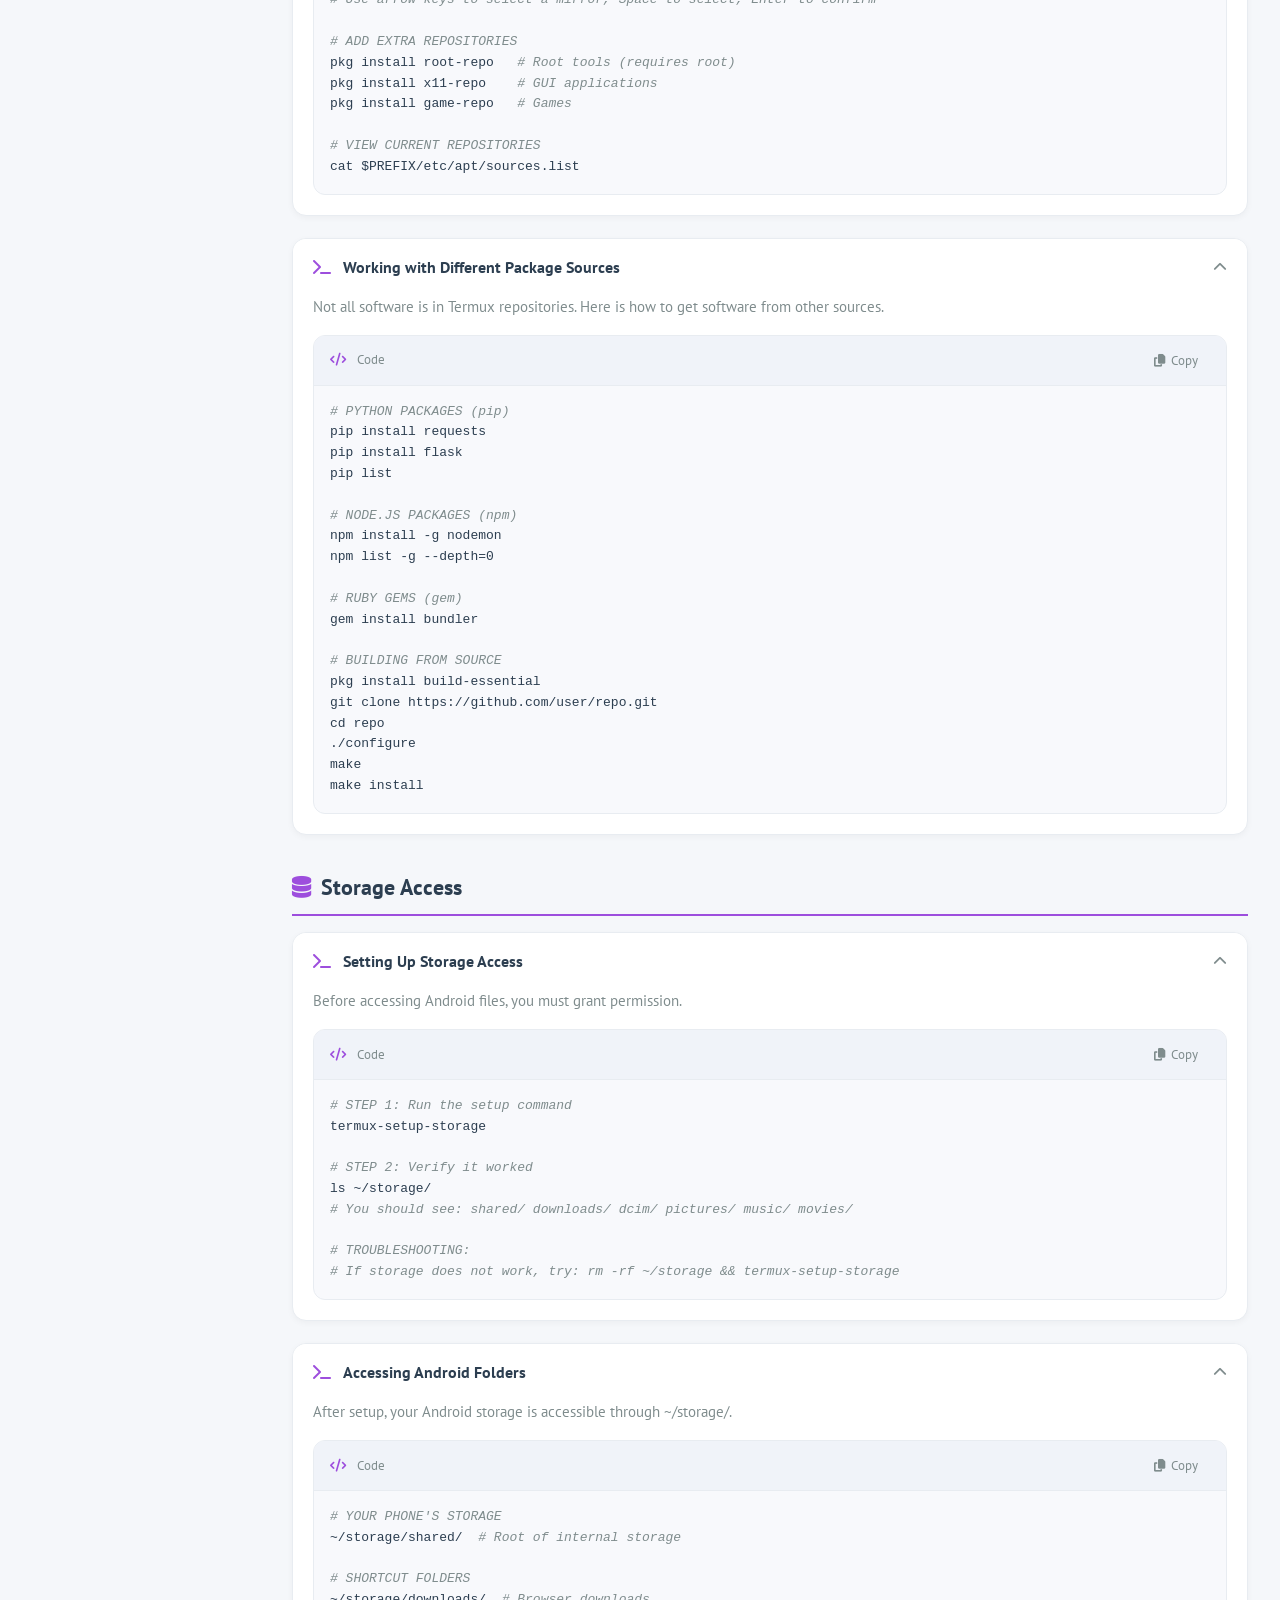
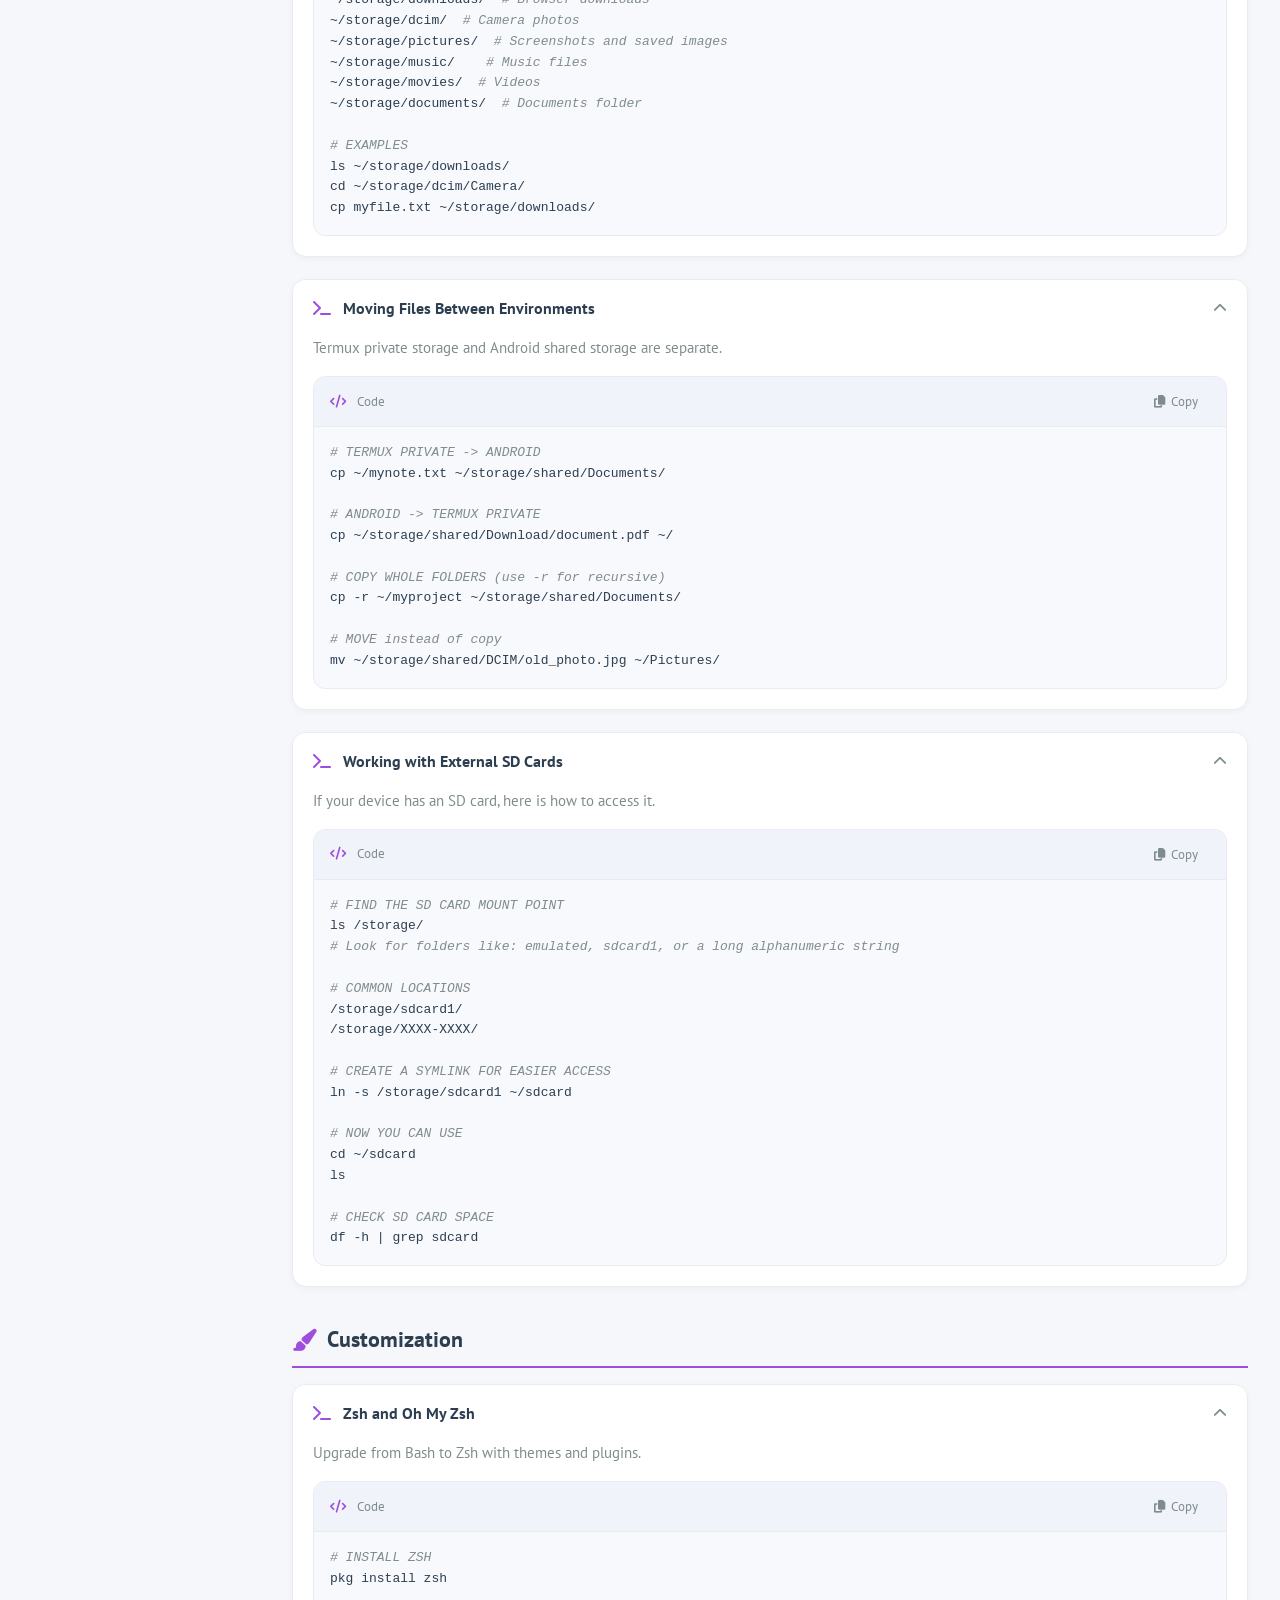
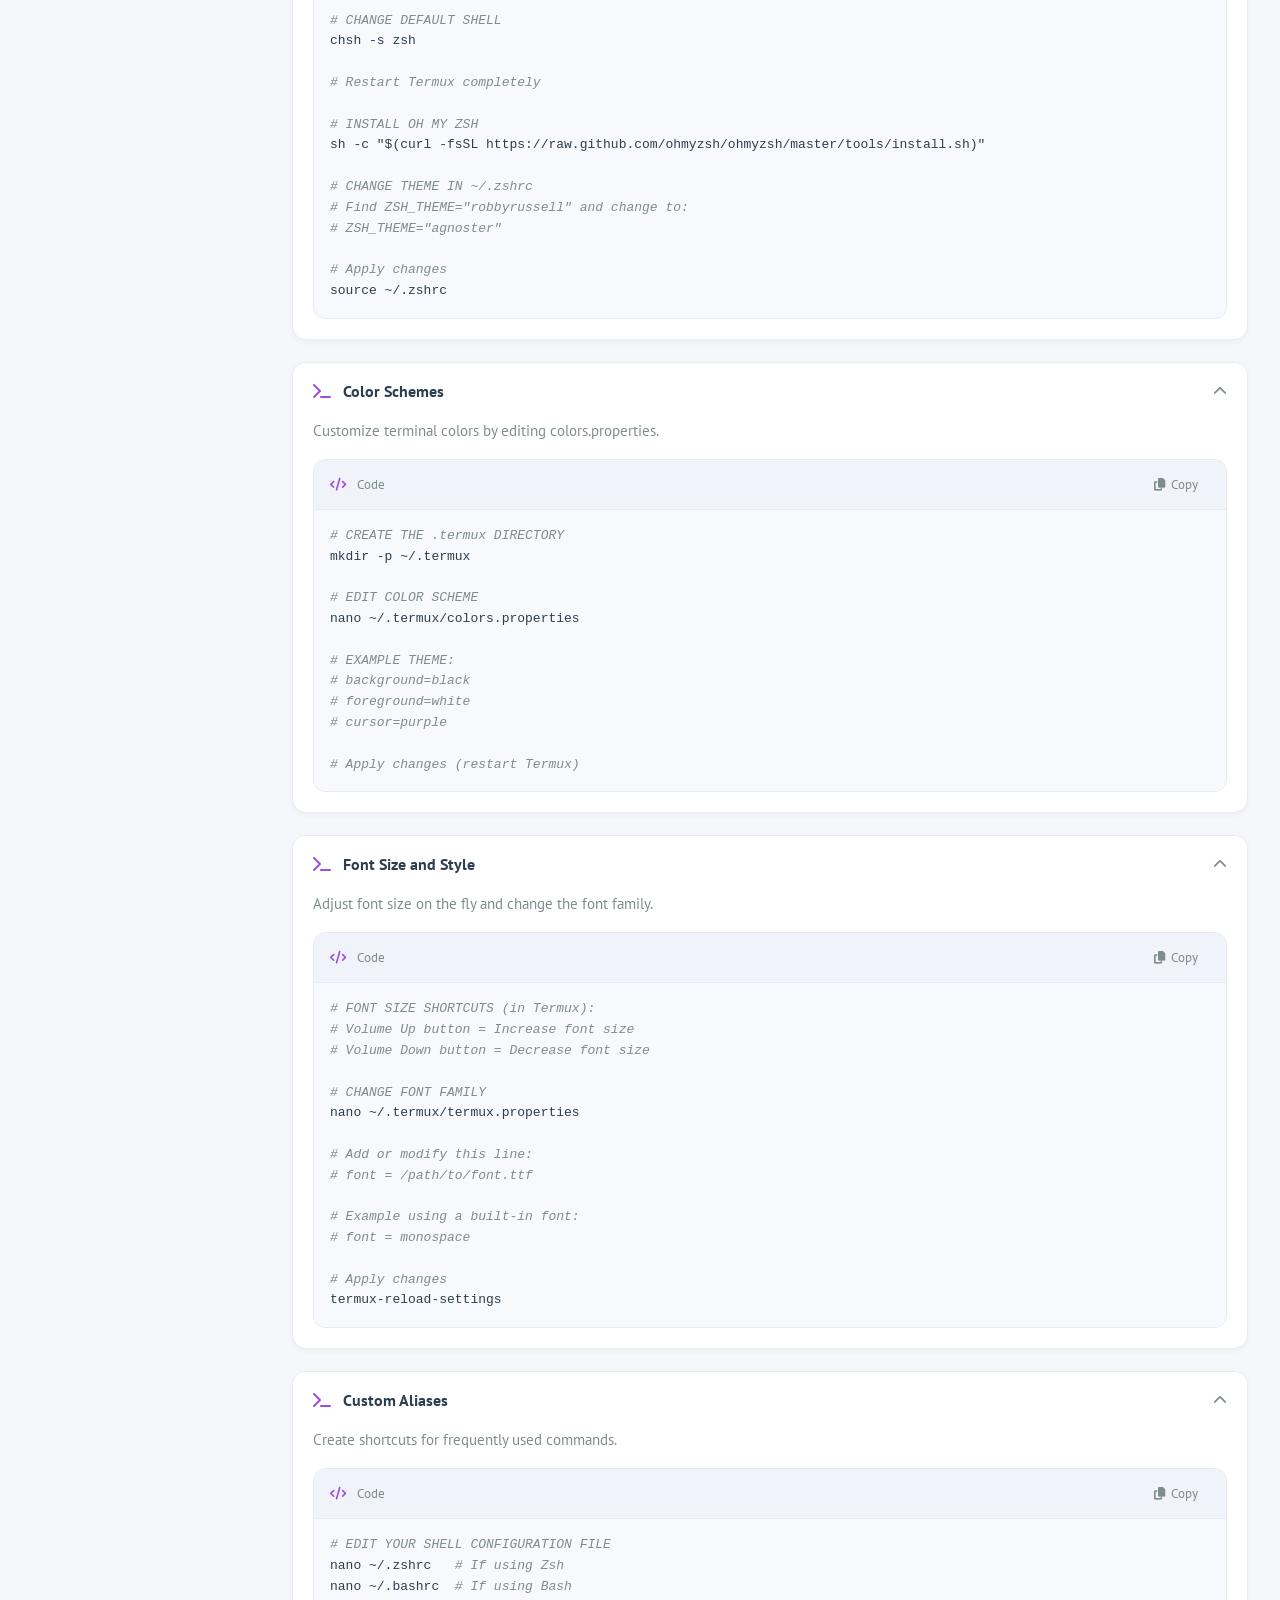
==== commit 52aeda05: "major update" ====
--- a/index.html
+++ b/index.html
@@ -1,10 +1,11 @@
+<!-- Updated index.html with sidebar -->
 <!DOCTYPE html>
 <html lang="en">
 <head>
   <meta charset="UTF-8">
   <meta name="viewport" content="width=device-width, initial-scale=1.0, maximum-scale=1.0, user-scalable=yes">
   <meta name="description" content="Complete Termux tutorial - Learn how to use Termux, install packages, customize your terminal, and set up development environments">
-  <title>Termux Guide</title>
+  <title>Termux Guide · Master Your Terminal</title>
   <link rel="icon" href="/assets/termux.svg" type="image/x-icon">
   <link rel="stylesheet" href="https://cdnjs.cloudflare.com/ajax/libs/font-awesome/6.4.0/css/all.min.css">
   <link rel="stylesheet" href="/css/core.css">
@@ -12,66 +13,69 @@
   <link rel="stylesheet" href="/css/responsive.css">
 </head>
 <body>
-  <div id="app" class="app-layout">
-    <aside class="sidebar" id="sidebar">
-      <div class="sidebar-header">
-        <div class="logo" onclick="scrollToTop()">
-          <img src="/assets/termux.svg" alt="Termux" class="logo-icon">
-          <span>Termux<span class="logo-highlight">Guide</span></span>
-        </div>
+  <!-- Desktop Sidebar -->
+  <aside class="sidebar" id="sidebar">
+    <div class="sidebar-header">
+      <img src="/assets/termux.svg" alt="Termux" class="sidebar-logo" onclick="scrollToTop()">
+      <h3>Termux Guide</h3>
+      <p>By Incognito</p>
+    </div>
+    <div class="sidebar-items" id="sidebarItems"></div>
+  </aside>
+
+  <!-- Mobile Hamburger -->
+  <button class="hamburger-btn" id="hamburgerBtn" aria-label="Menu">
+    <span></span>
+    <span></span>
+    <span></span>
+  </button>
+
+  <div class="menu-overlay" id="menuOverlay"></div>
+  
+  <div class="menu-panel" id="menuPanel">
+    <div class="menu-header">
+      <img src="/assets/termux.svg" alt="Termux" class="menu-logo">
+      <h3>Termux Guide</h3>
+      <p>By Incognito</p>
+    </div>
+    <div class="menu-items" id="mobileMenuItems"></div>
+  </div>
+
+  <div class="app">
+    <header class="header">
+      <div class="logo-wrapper" onclick="scrollToTop()">
+        <img src="/assets/termux.svg" alt="Termux" class="logo-icon">
+        <h1>Termux<span class="logo-highlight">Guide</span></h1>
       </div>
-      <div class="sidebar-menu">
-        <div class="sidebar-items" id="sidebarItems"></div>
+      <p>Transform your Android device into a powerful Linux development environment</p>
+    </header>
+
+    <div class="search-container">
+      <div class="search-wrapper">
+        <i class="fas fa-search search-icon"></i>
+        <input type="text" id="searchInput" class="search-input" placeholder="Search commands, packages, or topics...">
+        <button class="search-clear" id="searchClear" style="display: none;">
+          <i class="fas fa-times"></i>
+        </button>
       </div>
-    </aside>
-
-    <button class="hamburger-btn" id="hamburgerBtn" aria-label="Menu">
-      <span></span>
-      <span></span>
-      <span></span>
-    </button>
-
-    <div class="menu-overlay" id="menuOverlay"></div>
-    
-    <div class="menu-panel" id="menuPanel">
-      <div class="menu-header">
-        <i class="fas fa-terminal"></i>
-        <h3>Termux Guide</h3>
-      </div>
-      <div class="menu-items" id="mobileMenuItems"></div>
     </div>
 
-    <main class="main-content">
+    <main class="main">
       <div class="container">
-        <div class="hero">
-          <h1>Termux <span class="gradient-text">Mastery</span></h1>
-          <p class="hero-subtitle">Transform your Android device into a powerful Linux development environment</p>
-        </div>
-
-        <div class="search-container">
-          <div class="search-wrapper">
-            <i class="fas fa-search search-icon"></i>
-            <input type="text" id="searchInput" class="search-input" placeholder="Search commands, packages, or topics...">
-            <button class="search-clear" id="searchClear" style="display: none;">
-              <i class="fas fa-times"></i>
-            </button>
-          </div>
-        </div>
-
         <div id="contentContainer"></div>
-
-        <footer class="footer">
-          <p>Termux is available on <a href="https://f-droid.org/en/packages/com.termux/" target="_blank">F-Droid</a> and <a href="https://github.com/termux/termux-app" target="_blank">GitHub</a></p>
-          <p class="footer-note">2026 Incognito | Open Source Tutorial</p>
-        </footer>
       </div>
     </main>
+
+    <footer class="footer">
+      <p>Termux is available on <a href="https://f-droid.org/en/packages/com.termux/" target="_blank">F-Droid</a> and <a href="https://github.com/termux/termux-app" target="_blank">GitHub</a></p>
+      <p class="footer-note">2026 Incognito · Open Source Tutorial</p>
+    </footer>
   </div>
 
   <div id="copyToast" class="toast">Copied to clipboard!</div>
 
   <script src="/js/utils.js"></script>
+  <script src="/js/navigation.js"></script>
   <script src="/js/app.js"></script>
-  <script src="/js/navigation.js"></script>
 </body>
 </html>
--- a/css/core.css
+++ b/css/core.css
@@ -1,48 +1,43 @@
+/* core.css - With persistent sidebar on desktop */
 @import url('https://fonts.googleapis.com/css2?family=PT+Sans:wght@400;700&display=swap');
 
 :root {
-  --bg-primary: #0a0a0c;
-  --bg-secondary: #121216;
-  --bg-tertiary: #1a1a22;
-  --bg-hover: #252230;
-  --text-primary: #f0eaff;
-  --text-secondary: #a89fc0;
-  --text-muted: #6b6b7a;
+  --bg-primary: #f5f7fa;
+  --bg-secondary: #ffffff;
+  --bg-tertiary: #fafbfc;
+  --bg-hover: #f0f3f7;
+  --text-primary: #2c3e50;
+  --text-secondary: #7f8c8d;
+  --text-muted: #95a5a6;
   --accent-primary: #9d4edd;
-  --accent-hover: #b86bff;
-  --accent-success: #10b981;
-  --accent-warning: #f59e0b;
-  --accent-danger: #ef4444;
-  --border-color: #2a2733;
-  --border-light: #343040;
-  --shadow-sm: 0 2px 4px rgba(0, 0, 0, 0.3);
-  --shadow-md: 0 4px 12px rgba(0, 0, 0, 0.4);
-  --shadow-lg: 0 8px 24px rgba(0, 0, 0, 0.5);
-  --sidebar-width: 280px;
+  --accent-hover: #8a3cc4;
+  --accent-success: #2ecc71;
+  --accent-warning: #f39c12;
+  --accent-danger: #e74c3c;
+  --border-color: #e8ecf1;
+  --border-light: #edf2f7;
+  --shadow-sm: 0 2px 6px rgba(0, 0, 0, 0.04);
+  --shadow-md: 0 2px 8px rgba(0, 0, 0, 0.06);
+  --shadow-lg: 0 4px 12px rgba(0, 0, 0, 0.08);
+  --sidebar-width: 260px;
 }
 
 * {
   margin: 0;
   padding: 0;
   box-sizing: border-box;
-  -webkit-tap-highlight-color: transparent;
+  font-family: 'PT Sans', sans-serif;
 }
 
 body {
-  font-family: 'PT Sans', sans-serif;
   background: var(--bg-primary);
   color: var(--text-primary);
-  line-height: 1.6;
+  line-height: 1.5;
   min-height: 100vh;
-}
-
-/* App Layout with Sidebar */
-.app-layout {
-  display: flex;
-  min-height: 100vh;
-}
-
-/* Sidebar Styles */
+  -webkit-font-smoothing: antialiased;
+}
+
+/* Sidebar - Always visible on desktop */
 .sidebar {
   position: fixed;
   top: 0;
@@ -55,46 +50,58 @@
   z-index: 100;
   display: flex;
   flex-direction: column;
+  box-shadow: var(--shadow-sm);
 }
 
 .sidebar-header {
-  padding: 1.5rem;
+  padding: 24px 20px 16px;
   border-bottom: 1px solid var(--border-color);
-}
-
-.sidebar-header .logo {
-  display: flex;
-  align-items: center;
-  gap: 0.75rem;
+  text-align: center;
+}
+
+.sidebar-logo {
+  width: 48px;
+  height: 48px;
+  margin-bottom: 12px;
   cursor: pointer;
-  font-size: 1.2rem;
+}
+
+.sidebar-header h3 {
+  color: var(--text-primary);
+  font-size: 18px;
   font-weight: 700;
 }
 
-.sidebar-header .logo-icon {
-  width: 32px;
-  height: 32px;
-}
-
-.sidebar-menu {
+.sidebar-header p {
+  color: var(--text-muted);
+  font-size: 13px;
+  margin-top: 4px;
+}
+
+.sidebar-items {
   flex: 1;
-  padding: 1rem 0;
+  padding: 16px 12px;
+  display: flex;
+  flex-direction: column;
+  gap: 4px;
 }
 
 .sidebar-item {
   display: flex;
   align-items: center;
-  gap: 0.75rem;
+  gap: 12px;
   width: 100%;
-  padding: 0.75rem 1.5rem;
+  padding: 12px 14px;
   background: transparent;
   border: none;
+  border-radius: 12px;
   color: var(--text-secondary);
-  font-size: 0.9rem;
+  font-size: 14px;
   cursor: pointer;
-  transition: all 0.2s;
+  transition: all 0.15s;
   text-align: left;
   font-family: inherit;
+  font-weight: 500;
 }
 
 .sidebar-item:hover {
@@ -108,235 +115,108 @@
 }
 
 .sidebar-item i {
-  width: 24px;
-  font-size: 1rem;
-}
-
-.sidebar-item .external-icon {
-  margin-left: auto;
-  font-size: 0.75rem;
-  opacity: 0.7;
-}
-
-.sidebar-divider {
-  height: 1px;
-  background: var(--border-color);
-  margin: 0.75rem 1.5rem;
-}
-
-.beginner-link {
-  color: var(--accent-primary);
-  font-weight: 600;
-}
-
-.beginner-link:hover {
-  background: rgba(157, 78, 221, 0.1);
-}
-
-/* Main Content with Sidebar */
-.main-content {
-  flex: 1;
+  width: 22px;
+  font-size: 15px;
+}
+
+/* Main content with sidebar offset */
+.app {
   margin-left: var(--sidebar-width);
+  max-width: calc(900px + var(--sidebar-width));
+  padding: 24px 24px 16px;
   min-height: 100vh;
-}
-
-/* Scrollbar */
-::-webkit-scrollbar {
-  width: 3px;
-  height: 2px;
-}
-
-::-webkit-scrollbar-track {
-  background: var(--bg-tertiary);
-  border-radius: 10px;
-}
-
-::-webkit-scrollbar-thumb {
-  background: var(--accent-primary);
-  border-radius: 10px;
-}
-
-::-webkit-scrollbar-thumb:hover {
-  background: var(--accent-hover);
-}
-
-.container {
-  max-width: 1100px;
-  margin: 0 auto;
-  padding: 0 2rem;
-}
-
-/* Navbar (mobile only) */
-.navbar {
-  display: none;
-}
-
+  display: flex;
+  flex-direction: column;
+}
+
+/* Hamburger Button - Hidden on desktop */
 .hamburger-btn {
   display: none;
-  position: fixed;
-  top: 15px;
-  left: 15px;
-  z-index: 1001;
-  flex-direction: column;
+}
+
+/* Menu Overlay - Hidden on desktop */
+.menu-overlay {
+  display: none;
+}
+
+/* Menu Panel - Hidden on desktop */
+.menu-panel {
+  display: none;
+}
+
+/* Header */
+.header {
+  text-align: center;
+  margin-bottom: 28px;
+  padding-top: 8px;
+}
+
+.logo-wrapper {
+  display: flex;
+  align-items: center;
   justify-content: center;
-  align-items: center;
-  width: 45px;
-  height: 45px;
+  gap: 10px;
+  cursor: pointer;
+}
+
+.logo-icon {
+  width: 32px;
+  height: 32px;
+}
+
+.header h1 {
+  font-size: 28px;
+  font-weight: 700;
+  color: var(--accent-primary);
+  display: flex;
+  align-items: center;
+  gap: 5px;
+}
+
+.logo-highlight {
+  color: var(--text-primary);
+  font-weight: 400;
+}
+
+.header p {
+  color: var(--text-secondary);
+  font-size: 15px;
+  margin-top: 8px;
+}
+
+/* Back Link */
+.back-link-wrapper {
+  margin-bottom: 16px;
+}
+
+.back-link {
+  display: inline-flex;
+  align-items: center;
+  gap: 8px;
+  padding: 8px 16px;
   background: var(--bg-secondary);
   border: 1px solid var(--border-color);
-  border-radius: 12px;
-  cursor: pointer;
-  padding: 0;
-  box-shadow: var(--shadow-md);
-}
-
-.hamburger-btn span {
-  display: block;
-  width: 24px;
-  height: 2px;
-  background: var(--text-primary);
-  margin: 3px 0;
-  transition: all 0.3s ease;
-  border-radius: 2px;
-}
-
-.hamburger-btn.active span:nth-child(1) {
-  transform: rotate(45deg) translate(5px, 5px);
-}
-
-.hamburger-btn.active span:nth-child(2) {
-  opacity: 0;
-  transform: translateX(-10px);
-}
-
-.hamburger-btn.active span:nth-child(3) {
-  transform: rotate(-45deg) translate(7px, -7px);
-}
-
-/* Mobile Menu */
-.menu-overlay {
-  position: fixed;
-  top: 0; left: 0;
-  right: 0; bottom: 0;
-  background: rgba(0, 0, 0, 0.7);
-  z-index: 1999;
-  opacity: 0;
-  visibility: hidden;
-  transition: all 0.3s ease;
-  backdrop-filter: blur(3px);
-}
-
-.menu-overlay.active {
-  opacity: 1;
-  visibility: visible;
-}
-
-.menu-panel {
-  position: fixed;
-  top: 0;
-  left: -300px;
-  width: 280px;
-  height: 100vh;
-  background: var(--bg-secondary);
-  border-right: 1px solid var(--border-color);
-  z-index: 2000;
-  transition: left 0.3s ease;
-  overflow-y: auto;
-  box-shadow: var(--shadow-lg);
-}
-
-.menu-panel.open {
-  left: 0;
-}
-
-.menu-header {
-  padding: 1.5rem 1.5rem 1rem;
-  border-bottom: 1px solid var(--border-color);
-  text-align: center;
-}
-
-.menu-header i {
-  font-size: 2rem;
+  border-radius: 30px;
   color: var(--accent-primary);
-  margin-bottom: 0.5rem;
-}
-
-.menu-header h3 {
-  color: var(--text-primary);
-  font-size: 1.1rem;
-}
-
-.menu-items {
-  padding: 0.75rem;
-}
-
-.menu-item {
-  display: flex;
-  align-items: center;
-  gap: 0.75rem;
-  width: 100%;
-  padding: 0.8rem 1rem;
-  background: transparent;
-  border: none;
-  border-radius: 10px;
-  color: var(--text-secondary);
-  font-size: 0.9rem;
-  cursor: pointer;
-  transition: all 0.2s;
-  text-align: left;
-  font-family: inherit;
-}
-
-.menu-item:hover {
+  text-decoration: none;
+  font-size: 14px;
+  font-weight: 500;
+  transition: all 0.15s;
+}
+
+.back-link:hover {
   background: var(--bg-hover);
-  color: var(--text-primary);
-}
-
-.menu-item.active {
-  background: var(--accent-primary);
-  color: white;
-}
-
-.menu-item i {
-  width: 24px;
-  font-size: 1rem;
-}
-
-/* Hero Section */
-.hero {
-  text-align: center;
-  padding: 2rem 0 1rem;
-}
-
-.hero h1 {
-  font-size: 3rem;
-  margin-bottom: 1rem;
-  font-weight: 800;
-}
-
-.gradient-text {
-  background: linear-gradient(135deg, var(--accent-primary), var(--accent-hover));
-  -webkit-background-clip: text;
-  background-clip: text;
-  color: transparent;
-}
-
-.hero-subtitle {
-  color: var(--text-secondary);
-  font-size: 1.1rem;
-  max-width: 600px;
-  margin: 0 auto;
+  border-color: var(--accent-primary);
 }
 
 /* Search */
 .search-container {
-  margin-bottom: 2rem;
+  margin-bottom: 28px;
 }
 
 .search-wrapper {
   position: relative;
-  max-width: 500px;
-  margin: 0 auto;
+  max-width: 100%;
 }
 
 .search-icon {
@@ -344,31 +224,30 @@
   left: 16px;
   top: 50%;
   transform: translateY(-50%);
-  color: var(--text-secondary);
-  font-size: 1rem;
+  color: #b0b8c5;
+  font-size: 16px;
   pointer-events: none;
 }
 
 .search-input {
   width: 100%;
-  padding: 0.75rem 1rem 0.75rem 3rem;
+  padding: 0.9rem 1rem 0.9rem 3rem;
+  font-size: 16px;
+  border: 1.5px solid #e0e4e9;
+  border-radius: 14px;
   background: var(--bg-secondary);
-  border: 1px solid var(--border-color);
-  border-radius: 16px;
   color: var(--text-primary);
-  font-size: 1rem;
-  font-family: inherit;
   outline: none;
-  transition: all 0.2s;
+  transition: all 0.15s;
 }
 
 .search-input:focus {
   border-color: var(--accent-primary);
-  box-shadow: 0 0 0 3px rgba(157, 78, 221, 0.1);
+  box-shadow: 0 0 0 3px rgba(157, 78, 221, 0.08);
 }
 
 .search-input::placeholder {
-  color: var(--text-muted);
+  color: #a8b2c1;
 }
 
 .search-clear {
@@ -378,28 +257,38 @@
   transform: translateY(-50%);
   background: none;
   border: none;
+  color: #b0b8c5;
+  cursor: pointer;
+  padding: 8px;
+  border-radius: 50%;
+  display: flex;
+  align-items: center;
+  justify-content: center;
+  transition: all 0.15s;
+}
+
+.search-clear:hover {
+  background: var(--bg-hover);
   color: var(--text-secondary);
-  cursor: pointer;
-  padding: 4px;
-}
-
-.search-clear:hover {
-  color: var(--text-primary);
+}
+
+/* Main Content */
+.main {
+  flex: 1;
+}
+
+.container {
+  width: 100%;
 }
 
 /* Footer */
 .footer {
   text-align: center;
-  padding: 2rem 0;
-  margin-top: 3rem;
+  padding-top: 32px;
+  margin-top: 32px;
   border-top: 1px solid var(--border-color);
-  color: var(--text-secondary);
-  font-size: 0.9rem;
-}
-
-.footer-note {
-  margin-top: 0.5rem;
-  font-size: 0.85rem;
+  color: var(--text-muted);
+  font-size: 13px;
 }
 
 .footer a {
@@ -409,6 +298,11 @@
 
 .footer a:hover {
   text-decoration: underline;
+}
+
+.footer-note {
+  margin-top: 8px;
+  font-size: 12px;
 }
 
 /* Toast */
@@ -420,13 +314,14 @@
   background: var(--accent-success);
   color: white;
   padding: 0.75rem 1.5rem;
-  border-radius: 12px;
-  font-size: 0.9rem;
+  border-radius: 30px;
+  font-size: 14px;
   font-weight: 500;
   z-index: 3000;
   opacity: 0;
   transition: all 0.3s ease;
   white-space: nowrap;
+  box-shadow: var(--shadow-md);
 }
 
 .toast.show {
@@ -434,39 +329,114 @@
   opacity: 1;
 }
 
+/* Section Container */
+.section-container {
+  margin-bottom: 24px;
+}
+
+.section-header {
+  display: flex;
+  align-items: center;
+  gap: 10px;
+  margin-bottom: 16px;
+  padding-bottom: 10px;
+  border-bottom: 2px solid var(--accent-primary);
+}
+
+.section-header i {
+  font-size: 22px;
+  color: var(--accent-primary);
+}
+
+.section-header h2 {
+  font-size: 20px;
+  font-weight: 700;
+  color: var(--text-primary);
+}
+
+.section-description {
+  color: var(--text-secondary);
+  margin-bottom: 16px;
+  font-size: 14px;
+}
+
+/* Beginner Guide Button */
+.goto-beginner {
+  margin-top: 8px;
+}
+
+.goto-beginner-btn {
+  display: flex;
+  align-items: center;
+  justify-content: space-between;
+  padding: 16px 20px;
+  background: linear-gradient(135deg, #f8f0ff, #ffffff);
+  border: 1.5px solid var(--accent-primary);
+  border-radius: 14px;
+  color: var(--text-primary);
+  text-decoration: none;
+  transition: all 0.15s;
+  cursor: pointer;
+  font-weight: 600;
+}
+
+.goto-beginner-btn:hover {
+  background: var(--accent-primary);
+  color: white;
+  transform: translateY(-2px);
+  box-shadow: 0 4px 12px rgba(157, 78, 221, 0.2);
+}
+
+.goto-beginner-btn span {
+  display: flex;
+  align-items: center;
+  gap: 8px;
+}
+
+.goto-beginner-btn i:last-child {
+  color: var(--accent-primary);
+  transition: transform 0.2s;
+}
+
+.goto-beginner-btn:hover i:last-child {
+  color: white;
+  transform: translateX(4px);
+}
+
 /* No Results */
 .no-results {
   text-align: center;
-  padding: 3rem;
+  padding: 48px 24px;
   background: var(--bg-secondary);
   border-radius: 16px;
   border: 1px solid var(--border-color);
 }
 
 .no-results i {
-  font-size: 3rem;
+  font-size: 48px;
   color: var(--text-muted);
-  margin-bottom: 1rem;
+  margin-bottom: 16px;
+  opacity: 0.5;
 }
 
 .no-results p {
   color: var(--text-secondary);
-  margin-bottom: 1rem;
-}
-
-/* Buttons */
+  margin-bottom: 16px;
+}
+
 .btn {
   display: inline-flex;
   align-items: center;
-  gap: 0.5rem;
-  padding: 0.6rem 1.2rem;
+  gap: 8px;
+  padding: 10px 20px;
   background: var(--bg-tertiary);
-  border: 1px solid var(--border-color);
-  border-radius: 8px;
+  border: 1.5px solid var(--border-color);
+  border-radius: 12px;
   color: var(--text-primary);
-  font-size: 0.85rem;
+  font-size: 14px;
+  font-weight: 500;
   cursor: pointer;
-  transition: all 0.2s;
+  transition: all 0.15s;
   font-family: inherit;
 }
 
@@ -485,79 +455,263 @@
   background: var(--accent-hover);
 }
 
-
-/* Go to Beginner Guide Button */
-.goto-beginner {
-  margin-top: 0.5rem;
-}
-
-.goto-beginner-btn {
-  display: flex;
-  align-items: center;
-  justify-content: space-between;
-  padding: 0.75rem 1.25rem;
+/* Scrollbar */
+::-webkit-scrollbar {
+  width: 4px;
+  height: 4px;
+}
+
+::-webkit-scrollbar-track {
   background: var(--bg-tertiary);
-  border: 1px solid var(--border-color);
-  border-radius: 12px;
-  color: var(--text-primary);
-  text-decoration: none;
-  transition: all 0.2s;
-  cursor: pointer;
-}
-
-.goto-beginner-btn:hover {
-  border-color: var(--accent-primary);
-  background: var(--bg-hover);
-}
-
-.goto-beginner-btn span {
-  font-weight: 500;
-}
-
-.goto-beginner-btn i:last-child {
-  color: var(--text-secondary);
-  transition: transform 0.2s;
-}
-
-.goto-beginner-btn:hover i:last-child {
-  transform: translateX(4px);
-  color: var(--accent-primary);
-}
-
-/* Back link on beginner page */
-.back-link {
-  display: flex;
-  align-items: center;
-  gap: 0.75rem;
-  padding: 0.75rem 1.5rem;
-  color: var(--accent-primary);
-  text-decoration: none;
-  font-size: 0.9rem;
-  transition: all 0.2s;
-  margin-bottom: 0.5rem;
-}
-
-.back-link:hover {
-  background: rgba(157, 78, 221, 0.1);
-}
-
-.sidebar-divider {
-  height: 1px;
-  background: var(--border-color);
-  margin: 0.5rem 1.5rem;
-}
-
-.mobile-back-link {
-  display: none;
-  color: var(--accent-primary);
-  text-decoration: none;
-  font-size: 0.85rem;
-  margin-top: 0.75rem;
-  text-align: center;
-}
-
+  border-radius: 10px;
+}
+
+::-webkit-scrollbar-thumb {
+  background: var(--accent-primary);
+  border-radius: 10px;
+}
+
+::-webkit-scrollbar-thumb:hover {
+  background: var(--accent-hover);
+}
+
+/* Hidden */
+.hidden {
+  display: none !important;
+}
+
+/* Desktop adjustments */
+@media (min-width: 769px) {
+  .app {
+    padding: 32px 32px 20px;
+  }
+  
+  .header h1 {
+    font-size: 32px;
+  }
+  
+  .section-header h2 {
+    font-size: 22px;
+  }
+}
+
+/* Mobile styles - Switch to hamburger menu */
 @media (max-width: 768px) {
+  .sidebar {
+    display: none;
+  }
+  
+  .app {
+    margin-left: 0;
+    padding: 20px 16px 16px;
+    max-width: 100%;
+  }
+  
+  .hamburger-btn {
+    display: flex;
+    position: fixed;
+    top: 16px;
+    left: 16px;
+    z-index: 1001;
+    flex-direction: column;
+    justify-content: center;
+    align-items: center;
+    width: 48px;
+    height: 48px;
+    background: var(--bg-secondary);
+    border: 1.5px solid var(--border-color);
+    border-radius: 14px;
+    cursor: pointer;
+    padding: 0;
+    box-shadow: var(--shadow-md);
+  }
+  
+  .hamburger-btn span {
+    display: block;
+    width: 24px;
+    height: 2.5px;
+    background: var(--text-primary);
+    margin: 3px 0;
+    transition: all 0.3s ease;
+    border-radius: 2px;
+  }
+  
+  .hamburger-btn.active span:nth-child(1) {
+    transform: rotate(45deg) translate(6px, 6px);
+  }
+  
+  .hamburger-btn.active span:nth-child(2) {
+    opacity: 0;
+    transform: translateX(-10px);
+  }
+  
+  .hamburger-btn.active span:nth-child(3) {
+    transform: rotate(-45deg) translate(6px, -6px);
+  }
+  
+  .menu-overlay {
+    display: block;
+    position: fixed;
+    top: 0;
+    left: 0;
+    right: 0;
+    bottom: 0;
+    background: rgba(0, 0, 0, 0.4);
+    z-index: 1999;
+    opacity: 0;
+    visibility: hidden;
+    transition: all 0.3s ease;
+    backdrop-filter: blur(2px);
+  }
+  
+  .menu-overlay.active {
+    opacity: 1;
+    visibility: visible;
+  }
+  
+  .menu-panel {
+    display: block;
+    position: fixed;
+    top: 0;
+    left: -300px;
+    width: 280px;
+    height: 100vh;
+    background: var(--bg-secondary);
+    border-right: 1px solid var(--border-color);
+    z-index: 2000;
+    transition: left 0.3s ease;
+    overflow-y: auto;
+    box-shadow: var(--shadow-lg);
+  }
+  
+  .menu-panel.open {
+    left: 0;
+  }
+  
+  .menu-header {
+    padding: 24px 20px 16px;
+    border-bottom: 1px solid var(--border-color);
+    text-align: center;
+  }
+  
+  .menu-logo {
+    width: 48px;
+    height: 48px;
+    margin-bottom: 12px;
+  }
+  
+  .menu-header h3 {
+    color: var(--text-primary);
+    font-size: 18px;
+    font-weight: 700;
+  }
+  
+  .menu-header p {
+    color: var(--text-muted);
+    font-size: 13px;
+    margin-top: 4px;
+  }
+  
+  .menu-items {
+    padding: 16px 12px;
+    display: flex;
+    flex-direction: column;
+    gap: 4px;
+  }
+  
+  .menu-item {
+    display: flex;
+    align-items: center;
+    gap: 12px;
+    width: 100%;
+    padding: 14px 16px;
+    background: transparent;
+    border: none;
+    border-radius: 12px;
+    color: var(--text-secondary);
+    font-size: 15px;
+    cursor: pointer;
+    transition: all 0.15s;
+    text-align: left;
+    font-family: inherit;
+    font-weight: 500;
+  }
+  
+  .menu-item:hover {
+    background: var(--bg-hover);
+    color: var(--text-primary);
+  }
+  
+  .menu-item.active {
+    background: var(--accent-primary);
+    color: white;
+  }
+  
+  .menu-item i {
+    width: 24px;
+    font-size: 16px;
+  }
+  
   .mobile-back-link {
-    display: block;
+    display: inline-block;
+    color: var(--accent-primary);
+    text-decoration: none;
+    font-size: 14px;
+    margin-top: 12px;
+    font-weight: 500;
+  }
+  
+  .mobile-back-link:hover {
+    text-decoration: underline;
+  }
+  
+  .header {
+    padding-top: 16px;
+  }
+}
+
+/* Mobile optimizations */
+@media (max-width: 480px) {
+  .app {
+    padding: 16px 12px 12px;
+  }
+  
+  .header h1 {
+    font-size: 24px;
+  }
+  
+  .logo-icon {
+    width: 28px;
+    height: 28px;
+  }
+  
+  .section-header h2 {
+    font-size: 18px;
+  }
+  
+  .section-header i {
+    font-size: 20px;
+  }
+  
+  .goto-beginner-btn {
+    padding: 14px 16px;
+    font-size: 14px;
+  }
+  
+  .toast {
+    font-size: 13px;
+    padding: 0.6rem 1.2rem;
+    bottom: 20px;
+  }
+  
+  .hamburger-btn {
+    width: 44px;
+    height: 44px;
+    top: 12px;
+    left: 12px;
+  }
+  
+  .menu-panel {
+    width: 260px;
   }
 }
--- a/css/components.css
+++ b/css/components.css
@@ -1,24 +1,27 @@
-/* Command Card Styles */
+/* components.css - Command card styles with LIGHT code blocks */
 .command-card {
   background: var(--bg-secondary);
   border: 1px solid var(--border-color);
-  border-radius: 12px;
-  margin-bottom: 0.5rem;
+  border-radius: 14px;
+  margin-bottom: 12px;
   overflow: hidden;
-  transition: all 0.2s;
+  transition: all 0.15s;
+  box-shadow: var(--shadow-sm);
 }
 
 .command-card:hover {
   border-color: var(--accent-primary);
+  box-shadow: var(--shadow-md);
 }
 
 .command-header {
   display: flex;
   justify-content: space-between;
   align-items: center;
-  padding: 0.75rem 1.25rem;
+  padding: 16px 20px;
   cursor: pointer;
-  background: var(--bg-tertiary);
+  background: var(--bg-secondary);
+  transition: background 0.15s;
 }
 
 .command-header:hover {
@@ -28,20 +31,22 @@
 .command-title {
   display: flex;
   align-items: center;
-  gap: 0.75rem;
+  gap: 12px;
   font-weight: 600;
   color: var(--text-primary);
+  font-size: 16px;
 }
 
 .command-title i {
   color: var(--accent-primary);
-  font-size: 1rem;
+  font-size: 16px;
 }
 
 .command-arrow {
   color: var(--text-secondary);
-  transition: transform 0.3s;
+  transition: transform 0.2s;
   flex-shrink: 0;
+  font-size: 14px;
 }
 
 .command-card.expanded .command-arrow {
@@ -52,41 +57,43 @@
   padding: 0;
   max-height: 0;
   overflow: hidden;
-  transition: all 0.3s ease;
+  transition: all 0.25s ease;
 }
 
 .command-card.expanded .command-content {
-  padding: 1rem;
-  max-height: 850px;
+  padding: 0 20px 20px 20px;
+  max-height: 800px;
 }
 
 .command-desc {
   color: var(--text-secondary);
-  margin-bottom: 1rem;
+  margin-bottom: 16px;
   line-height: 1.6;
-  font-size: 0.95rem;
+  font-size: 15px;
 }
 
+/* Light mode code block */
 .code-block {
-  background: var(--bg-primary);
-  border-radius: 10px;
+  background: #f8f9fc;
+  border-radius: 12px;
   overflow: hidden;
-  border: 1px solid var(--border-color);
+  border: 1.5px solid var(--border-color);
 }
 
 .code-header {
-  background: var(--bg-tertiary);
-  padding: 0.25rem 1rem;
+  background: #f0f3f9;
+  padding: 10px 16px;
   display: flex;
   justify-content: space-between;
   align-items: center;
   border-bottom: 1px solid var(--border-color);
-  font-size: 0.9rem !important;
+  font-size: 13px;
   color: var(--text-secondary);
 }
 
 .code-header span i {
-  margin-right: 0.4rem;
+  margin-right: 8px;
+  color: var(--accent-primary);
 }
 
 .copy-code-btn {
@@ -94,65 +101,75 @@
   border: none;
   color: var(--text-secondary);
   cursor: pointer;
-  padding: 0.25rem 0.5rem;
-  border-radius: 6px;
-  transition: all 0.2s;
-  font-size: 0.9rem !important;
+  padding: 6px 12px;
+  border-radius: 8px;
+  transition: all 0.15s;
+  font-size: 13px;
   font-family: inherit;
   display: flex;
   align-items: center;
-  gap: 0.3rem;
+  gap: 6px;
 }
 
 .copy-code-btn:hover {
-  background: var(--bg-hover);
+  background: #e0e4ee;
   color: var(--accent-primary);
 }
 
 .code-block pre {
   margin: 0;
-  padding: 1rem;
+  padding: 16px;
   overflow-x: auto;
-  font-family: 'Courier New', monospace;
-  font-size: 0.8rem;
-  line-height: 1.5;
-  color: var(--accent-success);
+  font-family: 'Courier New', 'Fira Code', 'Consolas', monospace !important;
+  font-size: 13px;
+  line-height: 1.6;
+  color: #2c3e50;
 }
 
 .code-block code {
-  font-family: inherit;
+  font-family: 'Courier New', 'Fira Code', 'Consolas', monospace !important;
 }
 
-.section-container {
-  margin-bottom: 2rem;
-}
-
-.section-header {
-  display: flex;
-  align-items: center;
-  gap: 0.75rem;
-  margin-bottom: 1rem;
-  padding-bottom: 0.75rem;
-  border-bottom: 2px solid var(--accent-primary);
-}
-
-.section-header i {
-  font-size: 1.5rem;
-  color: var(--accent-primary);
-}
-
-.section-header h2 {
-  font-size: 1.4rem;
-  color: var(--text-primary);
+.code-block pre code .comment-line {
+  color: #7f8c8d;
+  font-style: italic;
+  font-family: 'Courier New', 'Fira Code', 'Consolas', monospace !important;
 }
 
 .commands-list {
   display: flex;
   flex-direction: column;
-  gap: 0.75rem;
+  gap: 10px;
 }
 
-.code-block pre code .comment-line {
-  color: #6b6b7a;
-  font-style: italic;
+/* Mobile adjustments */
+@media (max-width: 480px) {
+  .command-header {
+    padding: 14px 16px;
+  }
+  
+  .command-title {
+    font-size: 15px;
+    gap: 10px;
+  }
+  
+  .command-card.expanded .command-content {
+    padding: 0 16px 16px 16px;
+  }
+  
+  .command-desc {
+    font-size: 14px;
+  }
+  
+  .code-block pre {
+    font-size: 12px;
+    padding: 12px;
+    white-space: pre-wrap;
+    word-break: break-word;
+  }
+  
+  .code-header {
+    padding: 8px 12px;
+    font-size: 12px;
+  }
 }
--- a/css/responsive.css
+++ b/css/responsive.css
@@ -1,119 +1,59 @@
-@media (max-width: 1024px) {
-  .sidebar {
-    width: 240px;
+/* responsive.css - Mobile responsive styles */
+@media (max-width: 768px) {
+  .app {
+    padding: 20px 16px 16px;
   }
   
-  .main-content {
-    margin-left: 240px;
-  }
-  
-  .container {
-    padding: 0 1.5rem;
-  }
-}
-
-@media (max-width: 768px) {
-  .sidebar {
-    display: none;
-  }
-  
-  .main-content {
-    margin-left: 0;
-  }
-  
-  .hamburger-btn {
-    display: flex;
-  }
-  
-  .hero h1 {
-    font-size: 2.2rem;
-  }
-  
-  .hero-subtitle {
-    font-size: 1rem;
-  }
-  
-  .section-header h2 {
-    font-size: 1.5rem;
-  }
-  
-  .section-header i {
-    font-size: 1.6rem;
-  }
-  
-  .container {
-    padding: 0 1.5rem;
-  }
-}
-
-@media (max-width: 640px) {
-  .hero h1 {
-    font-size: 1.8rem;
-  }
-  
-  .hero-subtitle {
-    font-size: 0.9rem;
-  }
-  
-  .section-header i {
-    font-size: 1.3rem;
-  }
-  
-  .section-header h2 {
-    font-size: 1.3rem;
-  }
-  
-  .code-block pre {
-    font-size: 0.7rem;
-    padding: 0.75rem;
-    white-space: pre-wrap;
-    word-break: break-word;
-  }
-  
-  .footer {
-    padding: 1.5rem 0;
-  }
-  
-  .toast {
-    font-size: 0.8rem;
-    padding: 0.5rem 1rem;
-    bottom: 20px;
-  }
-  
-  .container {
-    padding: 0 1rem;
+  .search-input {
+    padding: 0.8rem 1rem 0.8rem 2.75rem;
+    font-size: 15px;
   }
 }
 
 @media (max-width: 480px) {
-  .hero h1 {
-    font-size: 1.5rem;
+  .app {
+    padding: 16px 12px 12px;
+  }
+  
+  .header {
+    padding-top: 16px;
+  }
+  
+  .header h1 {
+    font-size: 22px;
+  }
+  
+  .header p {
+    font-size: 14px;
+  }
+  
+  .section-header {
+    gap: 8px;
   }
   
   .section-header h2 {
-    font-size: 1.2rem;
+    font-size: 18px;
   }
   
-  .menu-panel {
-    width: 245px;
+  .section-header i {
+    font-size: 18px;
   }
   
-  .menu-item {
-    padding: 0.5rem 1rem;
+  .footer {
+    padding-top: 24px;
+    margin-top: 24px;
   }
 }
 
 @media (hover: none) and (pointer: coarse) {
-  .sidebar-item,
-  .menu-item,
   .copy-code-btn,
   .btn,
-  .goto-beginner-btn {
+  .goto-beginner-btn,
+  .command-header,
+  .menu-item {
     cursor: default;
   }
   
-  .sidebar-item:active,
-  .menu-item:active,
   .copy-code-btn:active,
   .btn:active,
   .goto-beginner-btn:active {
@@ -125,31 +65,22 @@
     font-size: 16px !important;
   }
   
-  .sidebar-item,
+  .copy-code-btn,
   .menu-item {
     min-height: 44px;
-  }
-  
-  .copy-code-btn {
-    min-height: 32px;
   }
 }
 
 @media print {
-  .sidebar,
+  .hamburger-btn,
   .menu-overlay,
   .menu-panel,
-  .hamburger-btn,
   .search-container,
   .copy-code-btn,
   .footer,
-  .goto-beginner {
+  .goto-beginner,
+  .back-link-wrapper {
     display: none !important;
-  }
-  
-  .main-content {
-    margin-left: 0;
-    padding: 0;
   }
   
   body {
@@ -157,21 +88,30 @@
     color: black;
   }
   
-  .container {
+  .app {
+    padding: 0;
     max-width: 100%;
-    padding: 0;
   }
   
-  .section-container {
+  .command-card {
     break-inside: avoid;
+    border: 1px solid #ddd;
+    box-shadow: none;
   }
   
   .code-block {
-    background: #f5f5f5;
-    border: 1px solid #ddd;
+    background: #f5f5f5 !important;
+    border: 1px solid #ddd !important;
   }
   
-  .code-block pre {
-    color: #000;
+  .code-block pre,
+  .code-block code {
+    color: #000 !important;
+    font-family: monospace !important;
+  }
+  
+  .code-header {
+    background: #eee !important;
+    color: #333 !important;
   }
 }
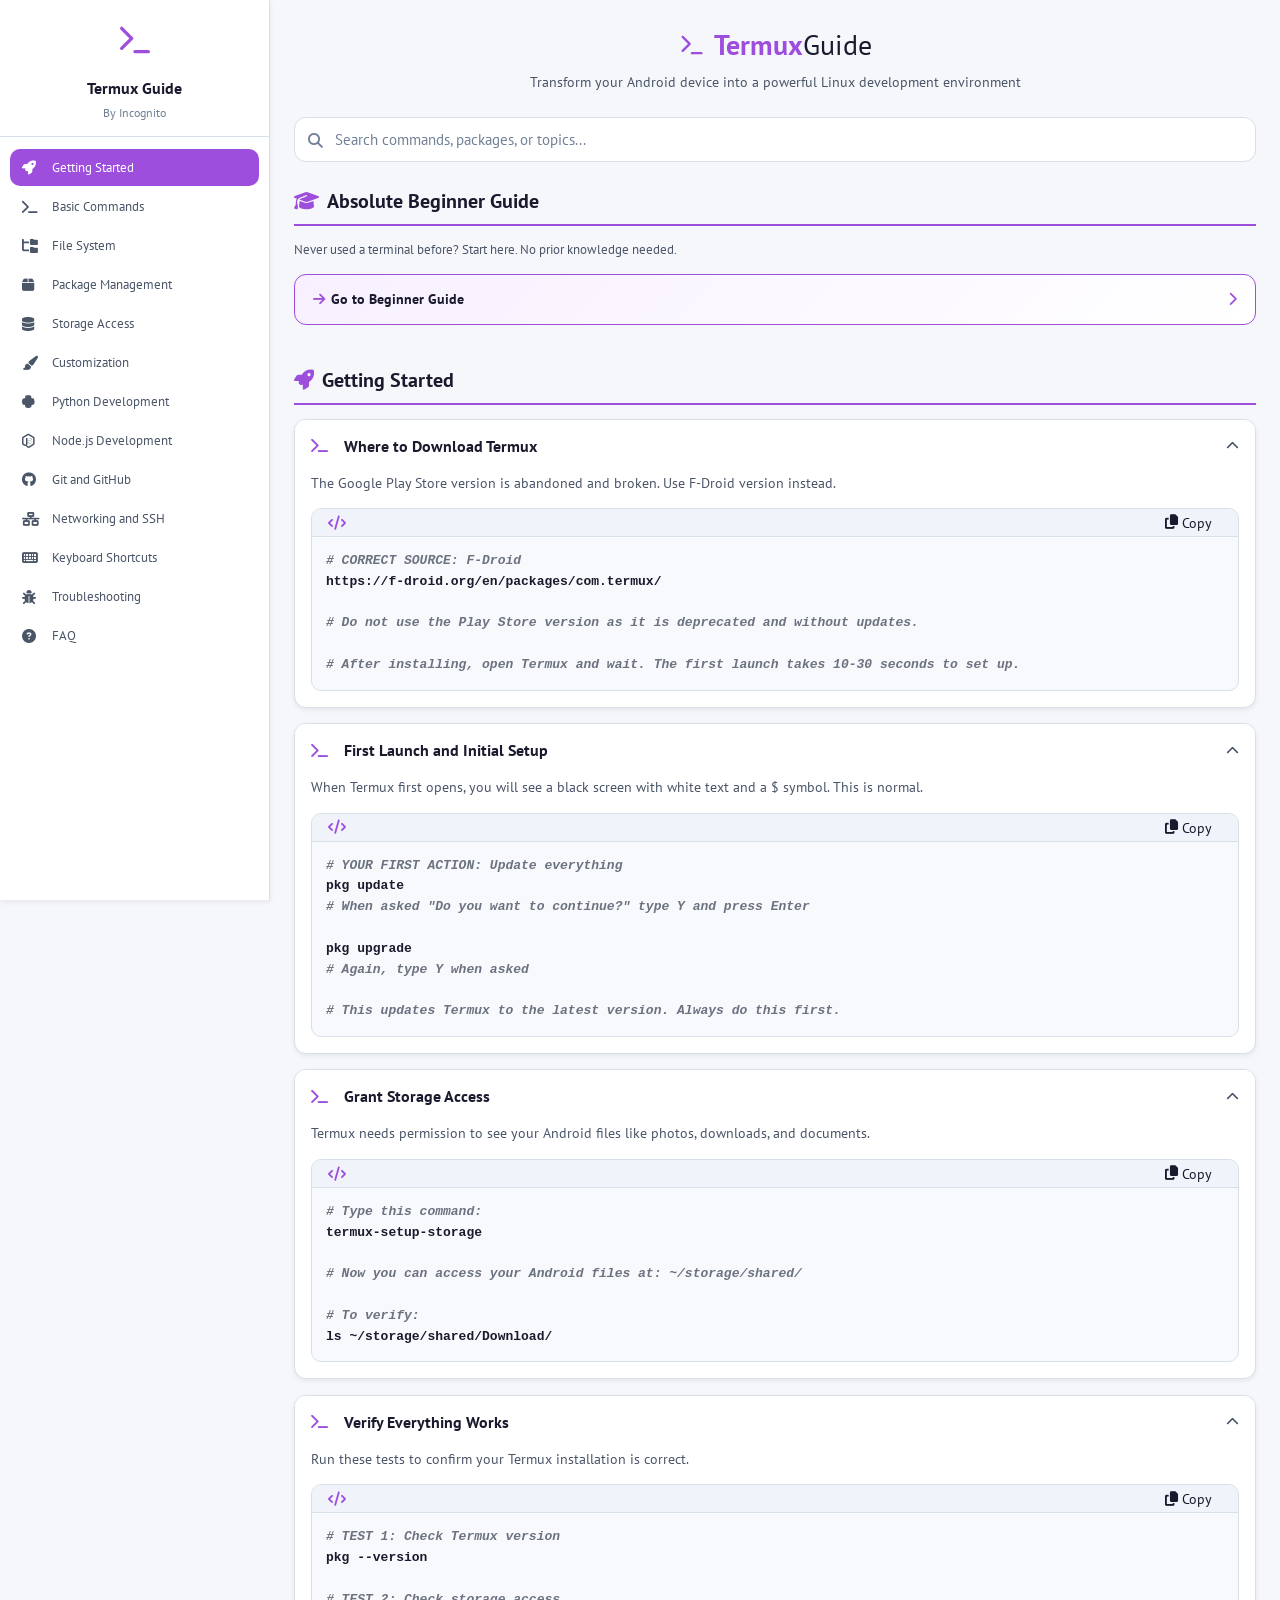
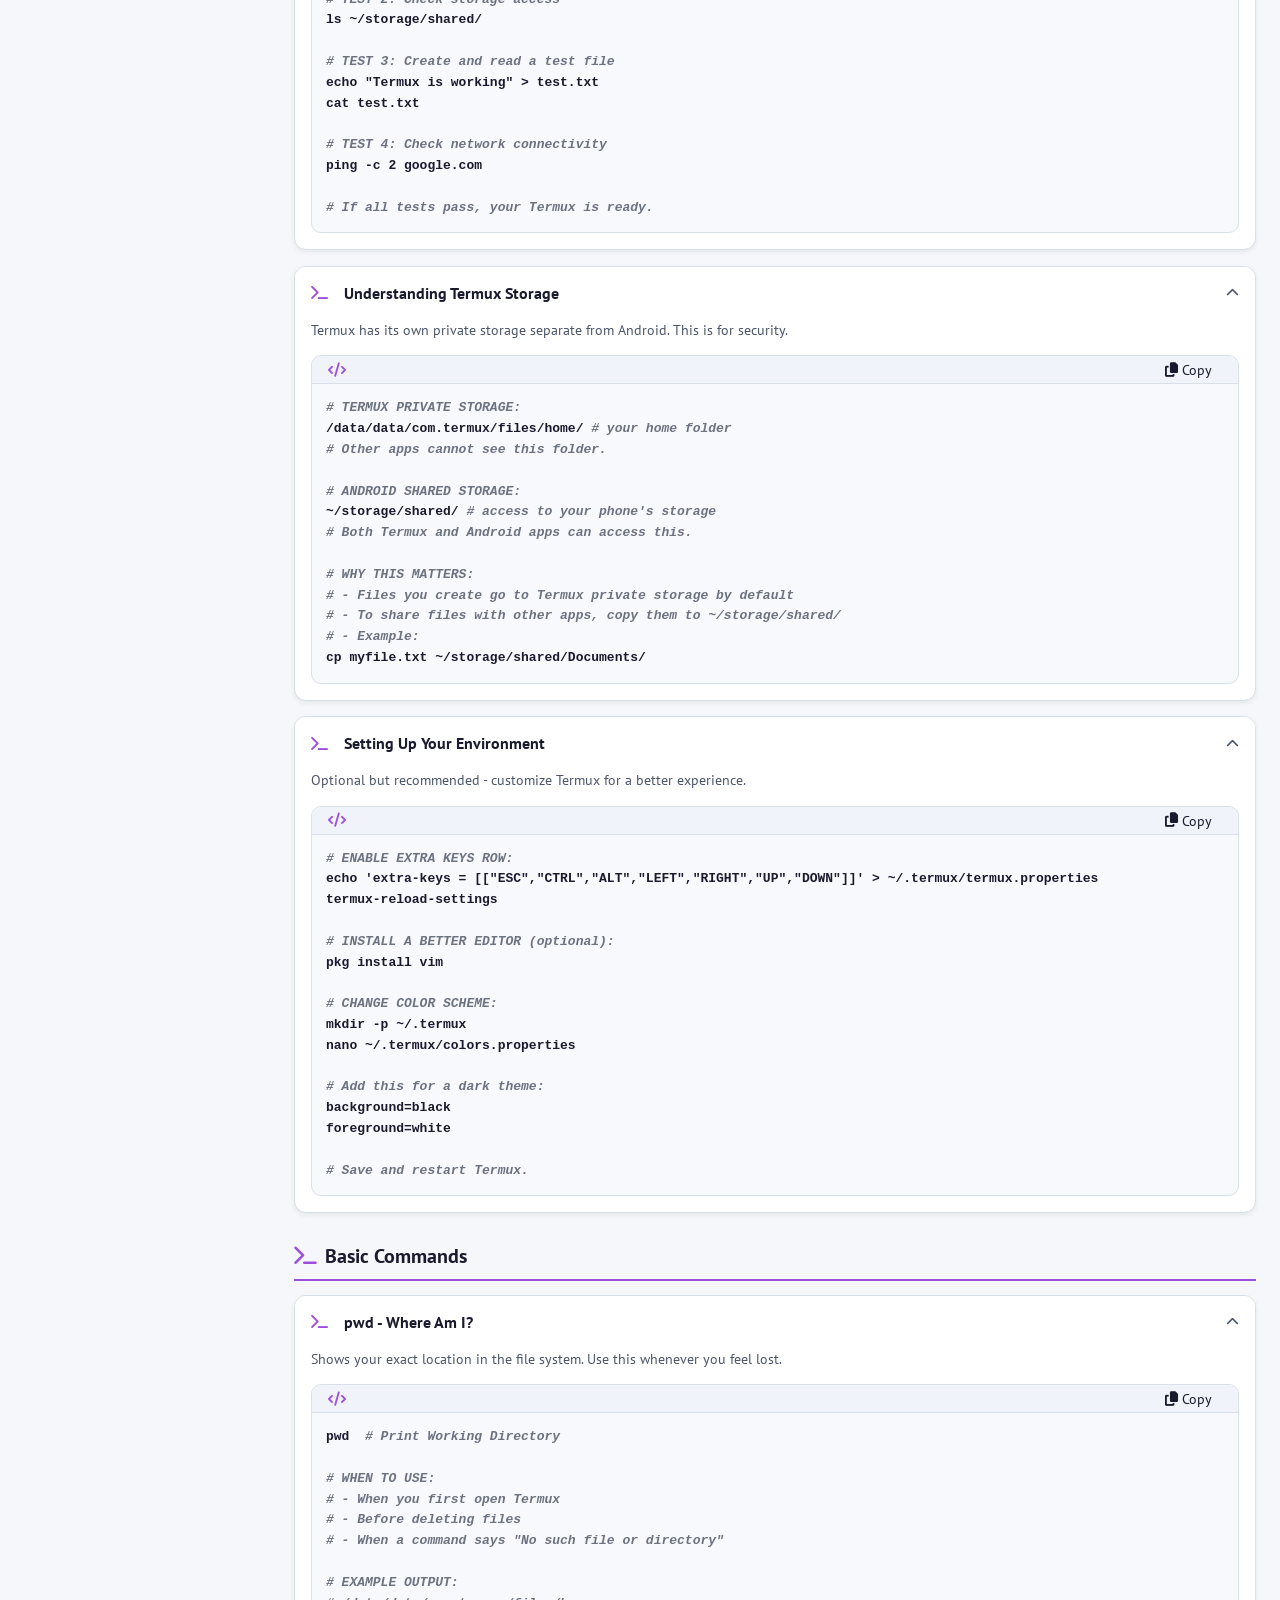
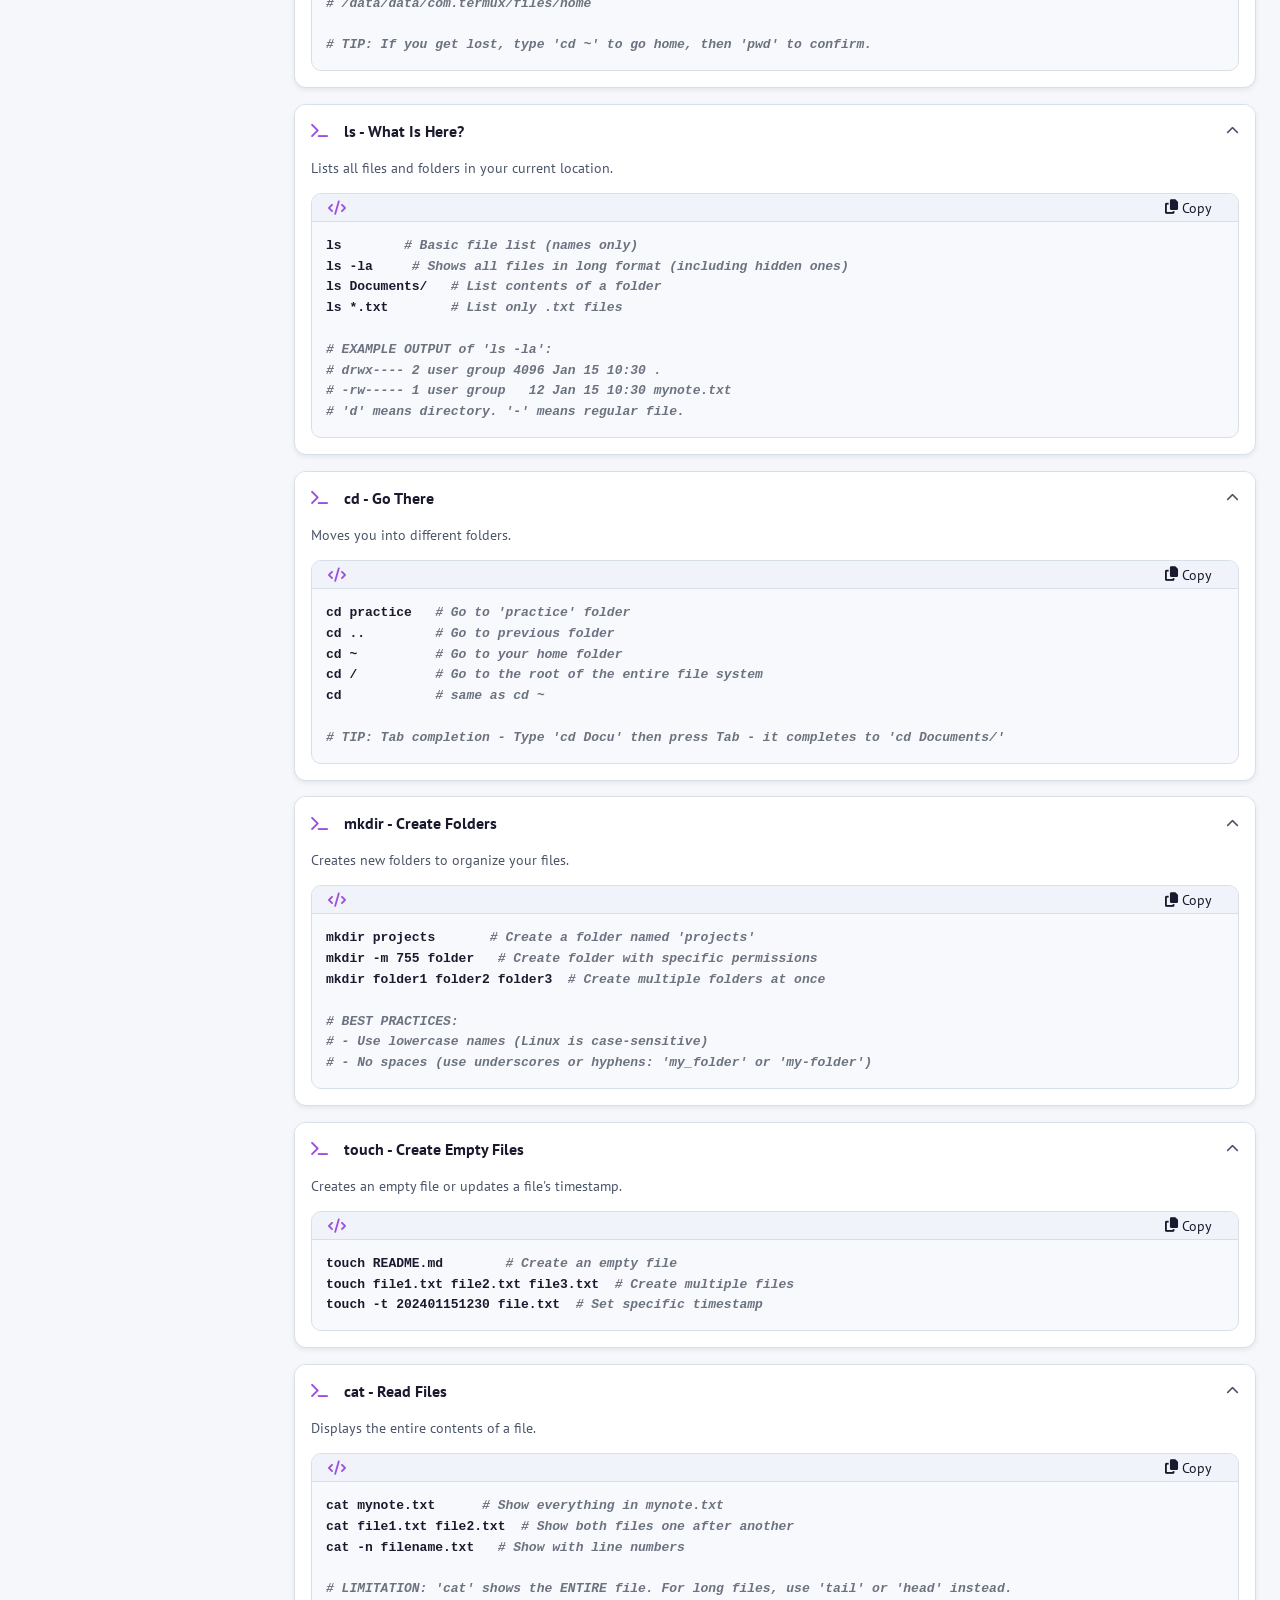
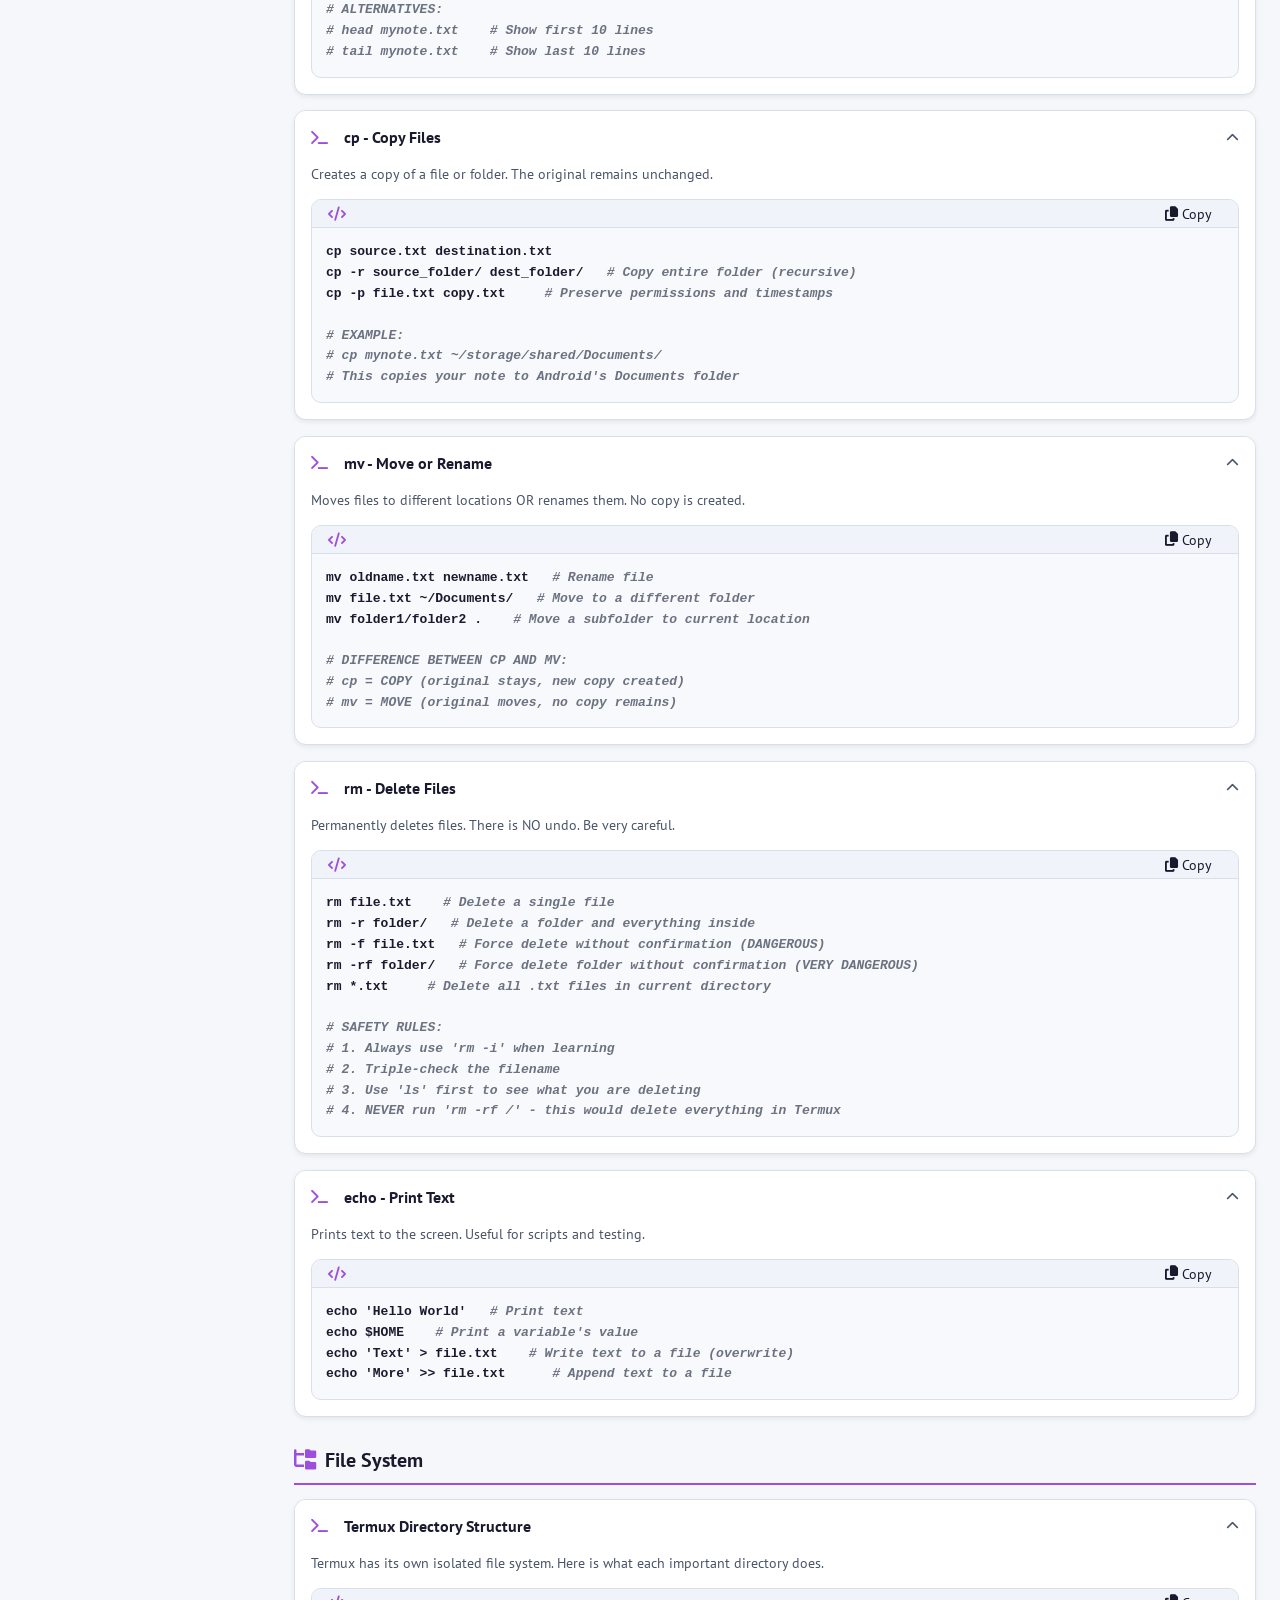
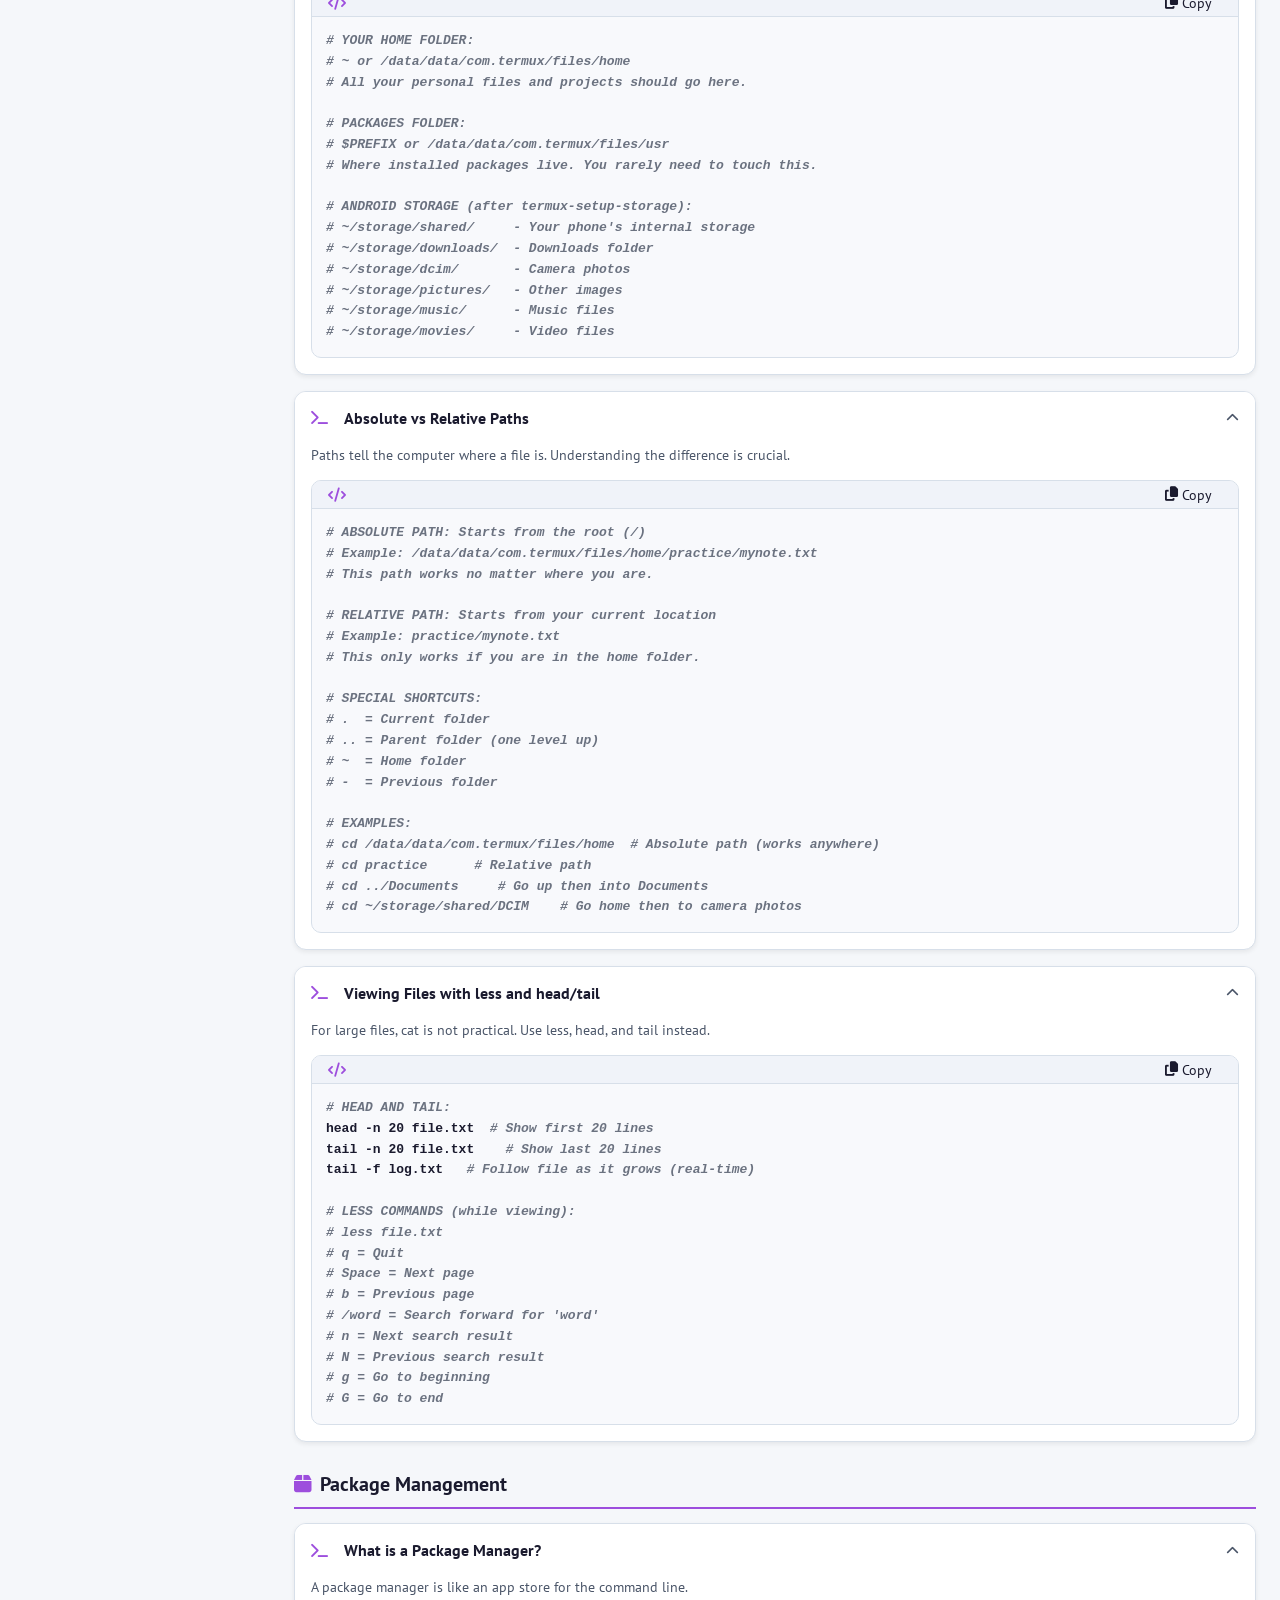
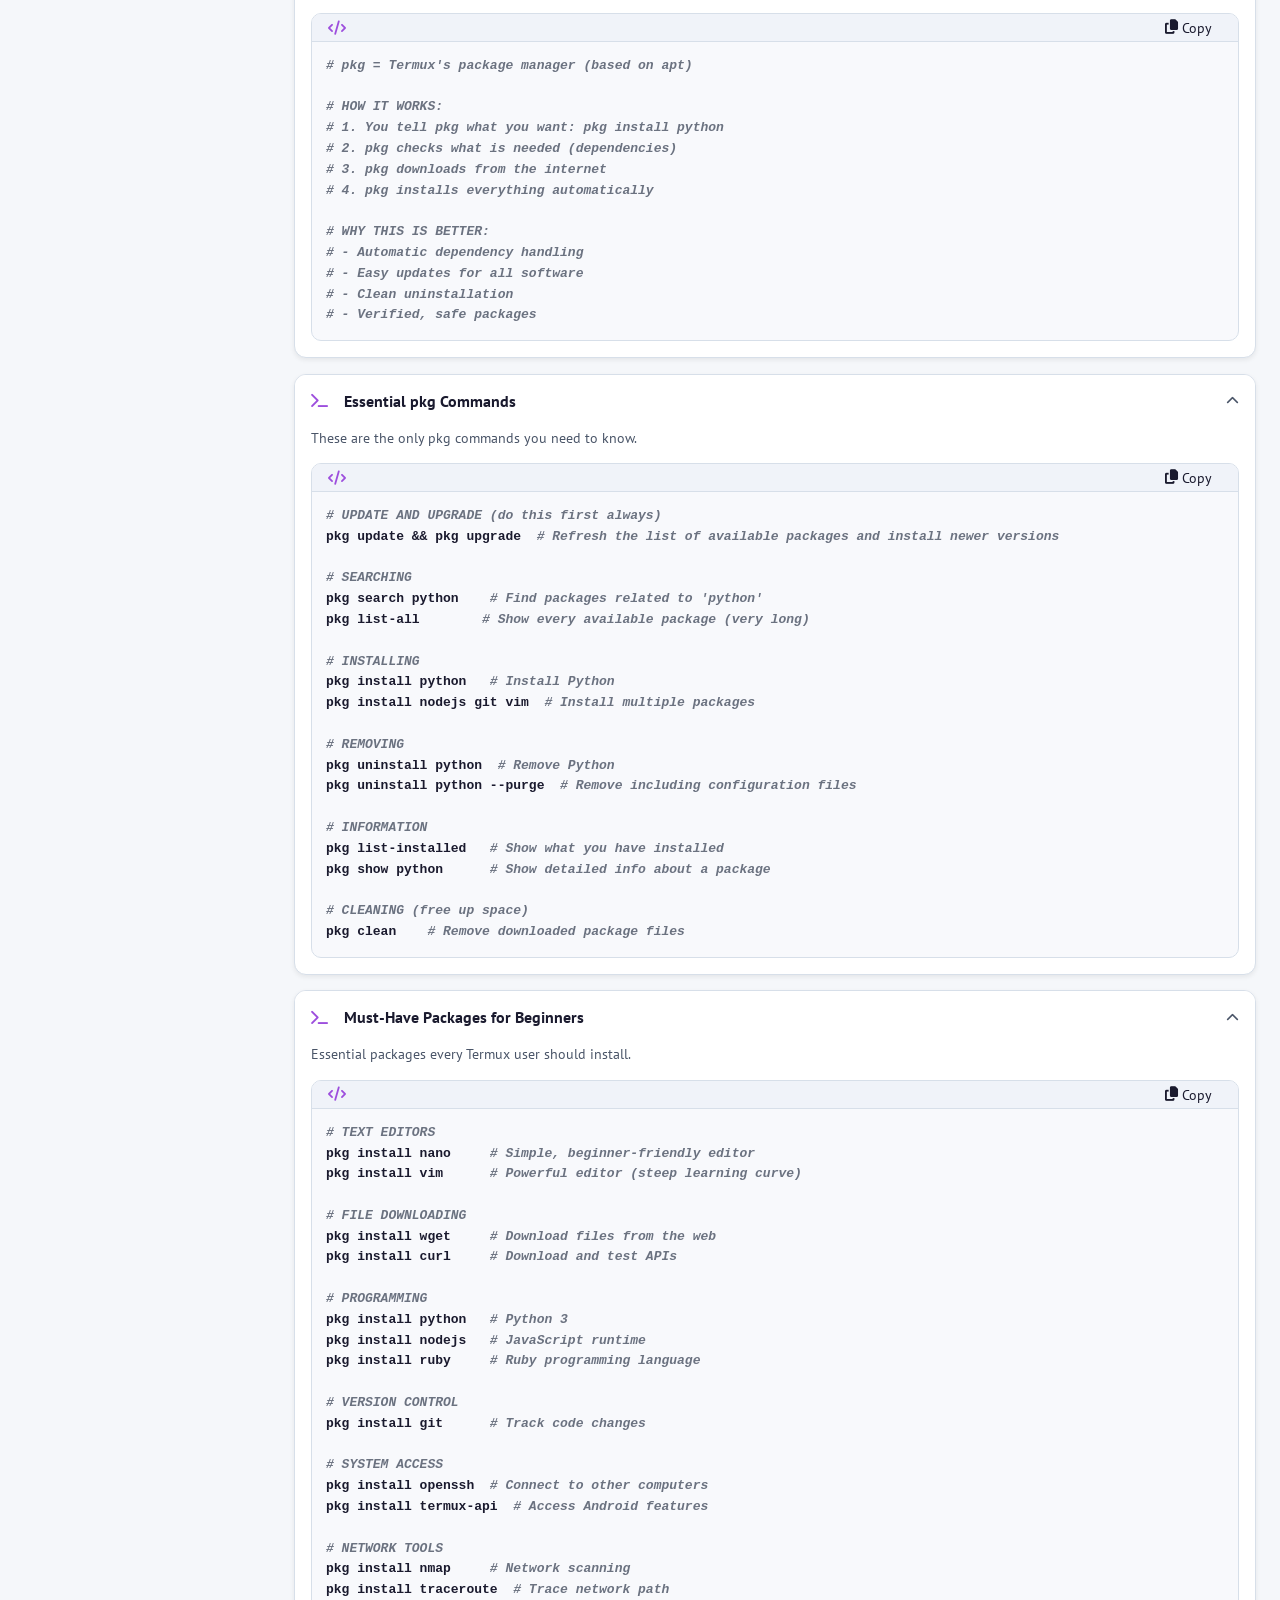
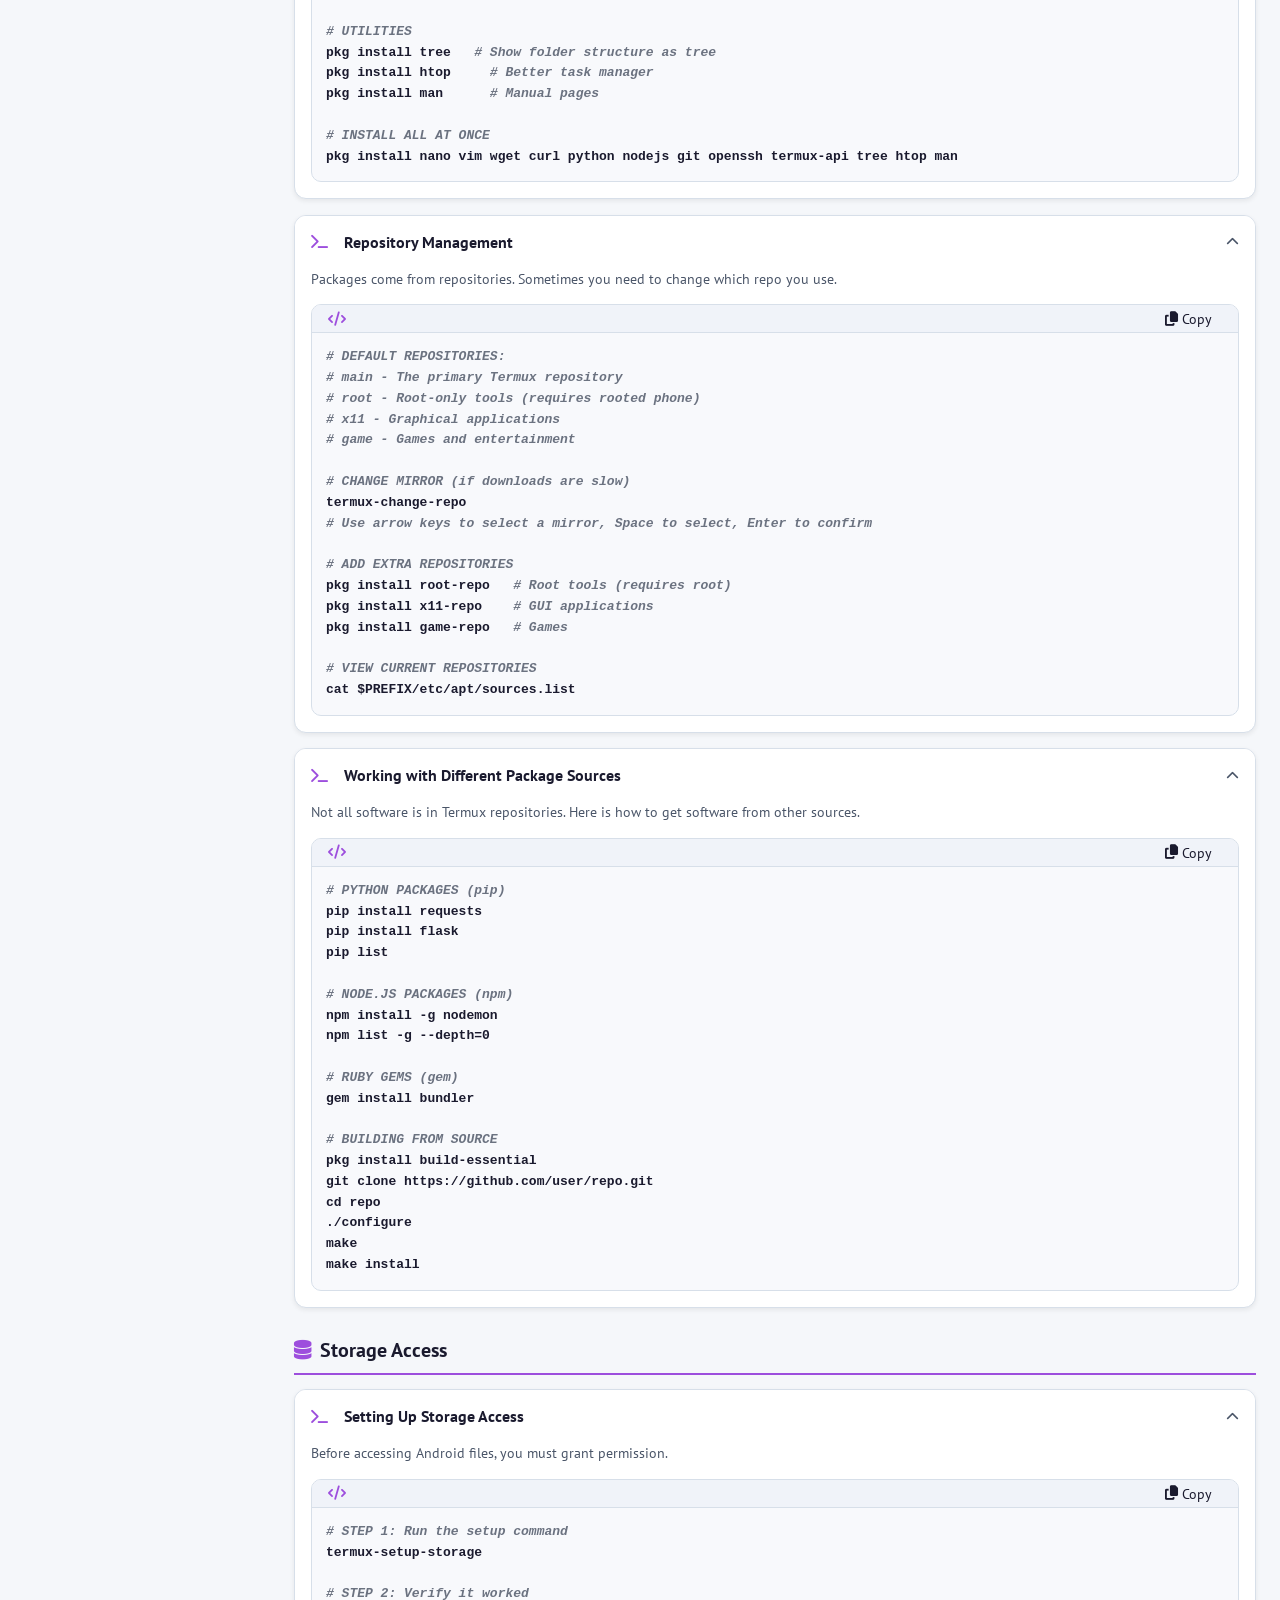
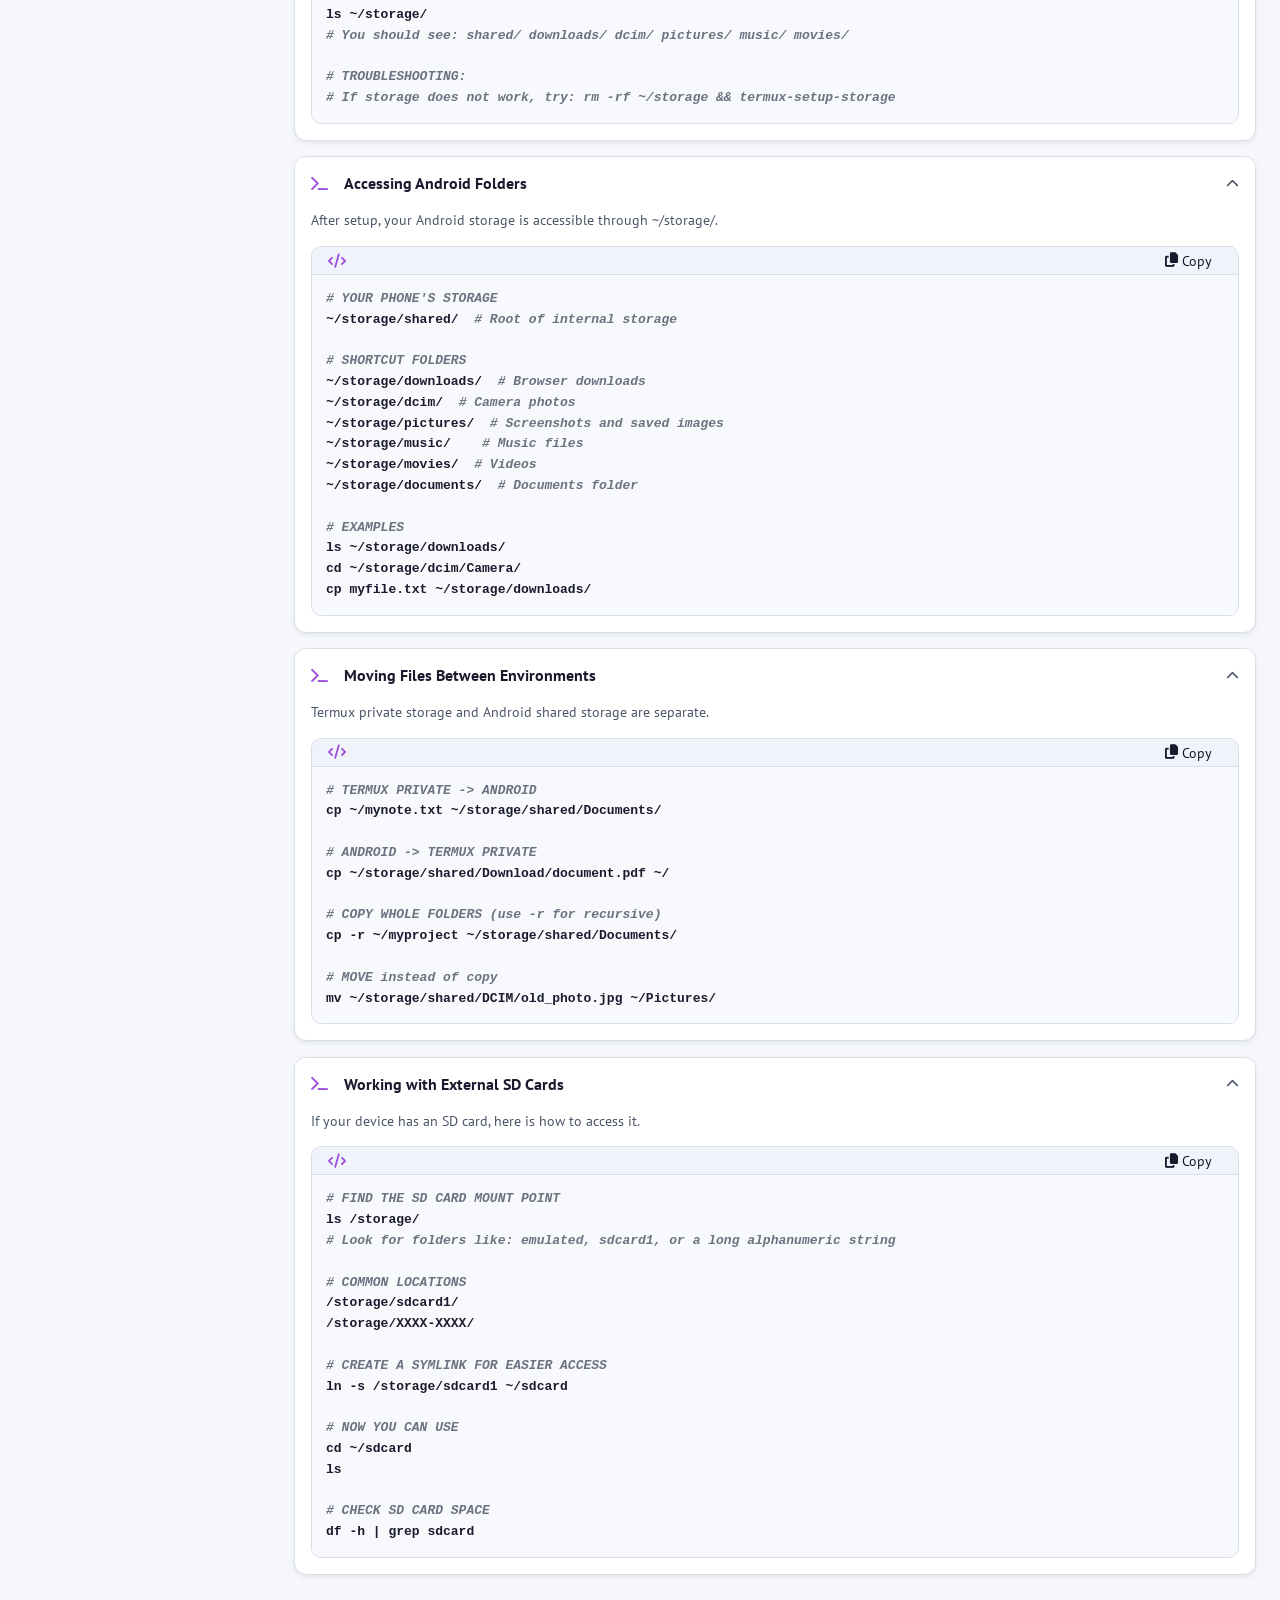
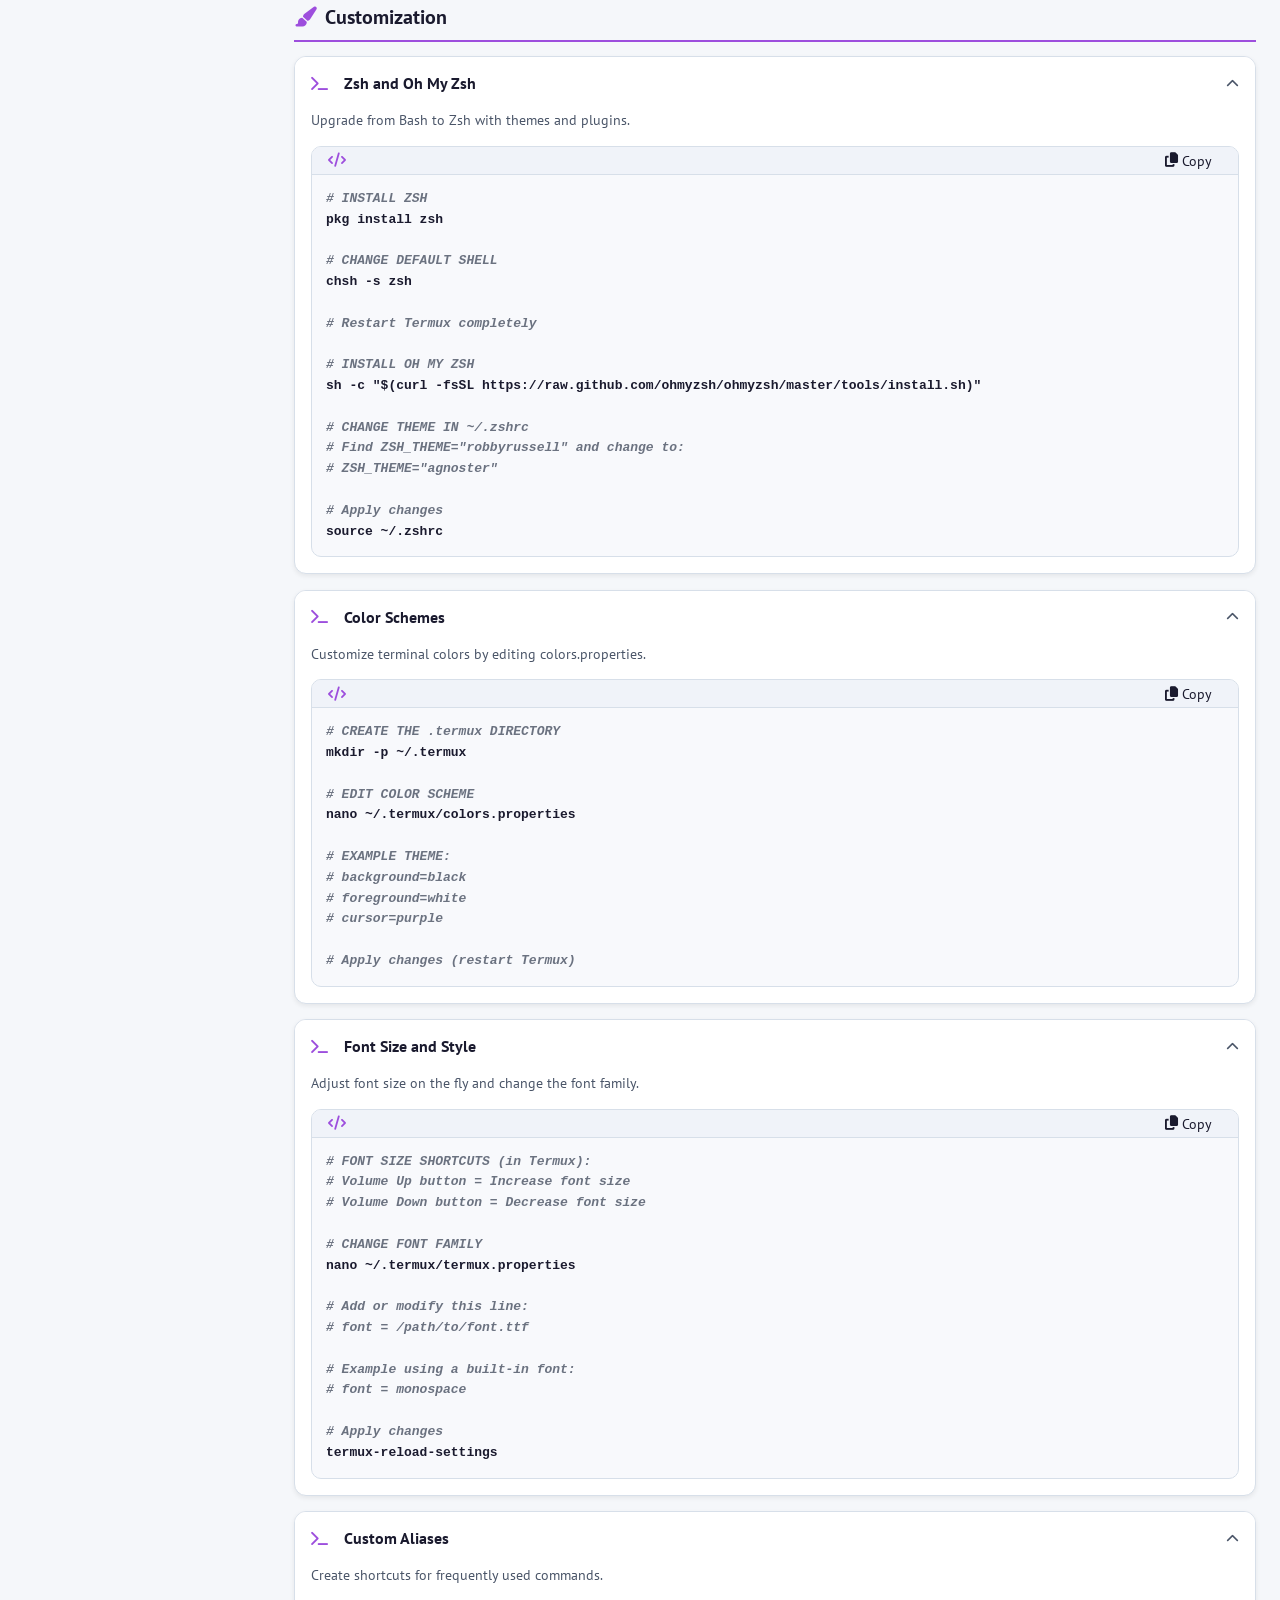
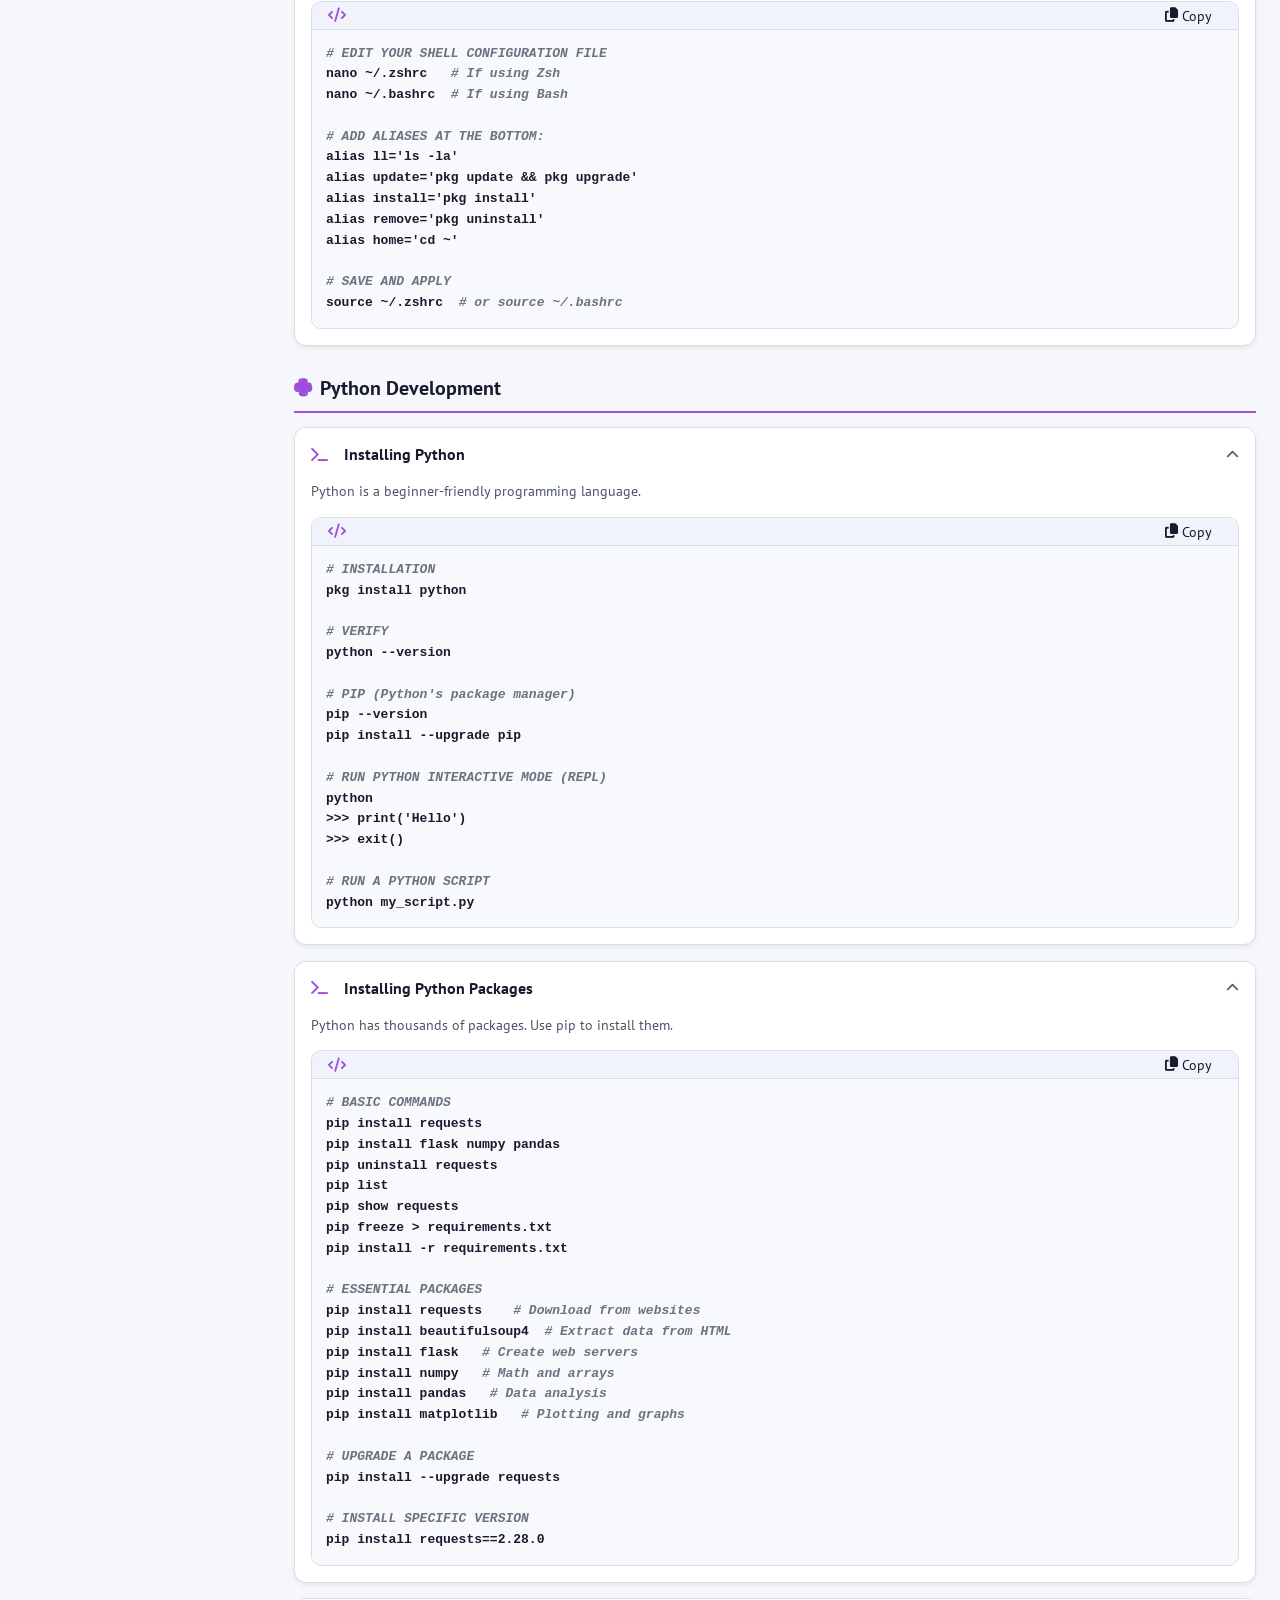
==== commit 93813488: "minor fix" ====
--- a/index.html
+++ b/index.html
@@ -1,4 +1,3 @@
-<!-- Updated index.html with sidebar -->
 <!DOCTYPE html>
 <html lang="en">
 <head>
--- a/css/core.css
+++ b/css/core.css
@@ -1,4 +1,3 @@
-/* core.css - With persistent sidebar on desktop */
 @import url('https://fonts.googleapis.com/css2?family=PT+Sans:wght@400;700&display=swap');
 
 :root {
@@ -6,20 +5,17 @@
   --bg-secondary: #ffffff;
   --bg-tertiary: #fafbfc;
   --bg-hover: #f0f3f7;
-  --text-primary: #2c3e50;
-  --text-secondary: #7f8c8d;
-  --text-muted: #95a5a6;
+  --text-primary: #1a1a2e;
+  --text-secondary: #4a5568;
+  --text-muted: #718096;
   --accent-primary: #9d4edd;
   --accent-hover: #8a3cc4;
   --accent-success: #2ecc71;
-  --accent-warning: #f39c12;
-  --accent-danger: #e74c3c;
-  --border-color: #e8ecf1;
-  --border-light: #edf2f7;
-  --shadow-sm: 0 2px 6px rgba(0, 0, 0, 0.04);
+  --border-color: #d7dfe9;
+  --shadow-sm: 0 2px 5px rgba(0, 0, 0, 0.07);
   --shadow-md: 0 2px 8px rgba(0, 0, 0, 0.06);
   --shadow-lg: 0 4px 12px rgba(0, 0, 0, 0.08);
-  --sidebar-width: 260px;
+  --sidebar-width: 270px;
 }
 
 * {
@@ -37,7 +33,6 @@
   -webkit-font-smoothing: antialiased;
 }
 
-/* Sidebar - Always visible on desktop */
 .sidebar {
   position: fixed;
   top: 0;
@@ -54,53 +49,52 @@
 }
 
 .sidebar-header {
-  padding: 24px 20px 16px;
+  padding: 20px 16px 14px;
   border-bottom: 1px solid var(--border-color);
   text-align: center;
 }
 
 .sidebar-logo {
-  width: 48px;
-  height: 48px;
-  margin-bottom: 12px;
+  width: 40px;
+  height: 40px;
+  margin-bottom: 10px;
   cursor: pointer;
 }
 
 .sidebar-header h3 {
   color: var(--text-primary);
-  font-size: 18px;
+  font-size: 16px;
   font-weight: 700;
 }
 
 .sidebar-header p {
   color: var(--text-muted);
-  font-size: 13px;
+  font-size: 12px;
   margin-top: 4px;
 }
 
 .sidebar-items {
   flex: 1;
-  padding: 16px 12px;
+  padding: 12px 10px;
   display: flex;
   flex-direction: column;
-  gap: 4px;
+  gap: 2px;
 }
 
 .sidebar-item {
   display: flex;
   align-items: center;
-  gap: 12px;
+  gap: 10px;
   width: 100%;
-  padding: 12px 14px;
+  padding: 10px 12px;
   background: transparent;
   border: none;
-  border-radius: 12px;
+  border-radius: 10px;
   color: var(--text-secondary);
-  font-size: 14px;
+  font-size: 13px;
   cursor: pointer;
   transition: all 0.15s;
   text-align: left;
-  font-family: inherit;
   font-weight: 500;
 }
 
@@ -115,62 +109,40 @@
 }
 
 .sidebar-item i {
-  width: 22px;
-  font-size: 15px;
-}
-
-/* Main content with sidebar offset */
+  width: 20px;
+  font-size: 14px;
+}
+
 .app {
   margin-left: var(--sidebar-width);
-  max-width: calc(900px + var(--sidebar-width));
-  padding: 24px 24px 16px;
+  padding: 20px 20px 16px;
   min-height: 100vh;
   display: flex;
   flex-direction: column;
 }
 
-/* Hamburger Button - Hidden on desktop */
-.hamburger-btn {
-  display: none;
-}
-
-/* Menu Overlay - Hidden on desktop */
-.menu-overlay {
-  display: none;
-}
-
-/* Menu Panel - Hidden on desktop */
-.menu-panel {
-  display: none;
-}
-
-/* Header */
 .header {
   text-align: center;
-  margin-bottom: 28px;
-  padding-top: 8px;
+  margin-bottom: 24px;
 }
 
 .logo-wrapper {
   display: flex;
   align-items: center;
   justify-content: center;
-  gap: 10px;
+  gap: 8px;
   cursor: pointer;
 }
 
 .logo-icon {
-  width: 32px;
-  height: 32px;
+  width: 28px;
+  height: 28px;
 }
 
 .header h1 {
-  font-size: 28px;
+  font-size: 26px;
   font-weight: 700;
   color: var(--accent-primary);
-  display: flex;
-  align-items: center;
-  gap: 5px;
 }
 
 .logo-highlight {
@@ -180,26 +152,25 @@
 
 .header p {
   color: var(--text-secondary);
-  font-size: 15px;
-  margin-top: 8px;
-}
-
-/* Back Link */
+  font-size: 14px;
+  margin-top: 6px;
+}
+
 .back-link-wrapper {
-  margin-bottom: 16px;
+  margin-bottom: 14px;
 }
 
 .back-link {
   display: inline-flex;
   align-items: center;
-  gap: 8px;
-  padding: 8px 16px;
+  gap: 6px;
+  padding: 6px 14px;
   background: var(--bg-secondary);
   border: 1px solid var(--border-color);
   border-radius: 30px;
   color: var(--accent-primary);
   text-decoration: none;
-  font-size: 14px;
+  font-size: 13px;
   font-weight: 500;
   transition: all 0.15s;
 }
@@ -209,32 +180,30 @@
   border-color: var(--accent-primary);
 }
 
-/* Search */
 .search-container {
-  margin-bottom: 28px;
+  margin-bottom: 24px;
 }
 
 .search-wrapper {
   position: relative;
-  max-width: 100%;
 }
 
 .search-icon {
   position: absolute;
-  left: 16px;
+  left: 14px;
   top: 50%;
   transform: translateY(-50%);
-  color: #b0b8c5;
-  font-size: 16px;
+  color: var(--text-muted);
+  font-size: 15px;
   pointer-events: none;
 }
 
 .search-input {
   width: 100%;
-  padding: 0.9rem 1rem 0.9rem 3rem;
-  font-size: 16px;
-  border: 1.5px solid #e0e4e9;
-  border-radius: 14px;
+  padding: 12px 14px 12px 40px;
+  font-size: 15px;
+  border: 1.5px solid var(--border-color);
+  border-radius: 12px;
   background: var(--bg-secondary);
   color: var(--text-primary);
   outline: none;
@@ -247,19 +216,19 @@
 }
 
 .search-input::placeholder {
-  color: #a8b2c1;
+  color: var(--text-muted);;
 }
 
 .search-clear {
   position: absolute;
-  right: 16px;
+  right: 12px;
   top: 50%;
   transform: translateY(-50%);
   background: none;
   border: none;
-  color: #b0b8c5;
-  cursor: pointer;
-  padding: 8px;
+  color: var(--text-muted);
+  cursor: pointer;
+  padding: 6px;
   border-radius: 50%;
   display: flex;
   align-items: center;
@@ -272,7 +241,6 @@
   color: var(--text-secondary);
 }
 
-/* Main Content */
 .main {
   flex: 1;
 }
@@ -281,14 +249,133 @@
   width: 100%;
 }
 
-/* Footer */
+.section-container {
+  margin-bottom: 20px;
+}
+
+.section-header {
+  display: flex;
+  align-items: center;
+  gap: 8px;
+  margin-bottom: 14px;
+  padding-bottom: 8px;
+  border-bottom: 2px solid var(--accent-primary);
+}
+
+.section-header i {
+  font-size: 20px;
+  color: var(--accent-primary);
+}
+
+.section-header h2 {
+  font-size: 18px;
+  font-weight: 700;
+  color: var(--text-primary);
+}
+
+.section-description {
+  color: var(--text-secondary);
+  margin-bottom: 14px;
+  font-size: 13px;
+}
+
+.goto-beginner-btn {
+  display: flex;
+  align-items: center;
+  justify-content: space-between;
+  padding: 14px 18px;
+  background: linear-gradient(135deg, #f8f0ff, #ffffff);
+  border: 1.5px solid var(--accent-primary);
+  border-radius: 12px;
+  color: var(--text-primary);
+  text-decoration: none;
+  transition: all 0.15s;
+  cursor: pointer;
+  font-weight: 600;
+  font-size: 14px;
+  margin-bottom: 2.5rem;
+}
+
+.goto-beginner-btn:hover {
+  background: var(--accent-primary);
+  color: white;
+  transform: translateY(-1px);
+  box-shadow: 0 4px 12px rgba(157, 78, 221, 0.2);
+}
+
+.goto-beginner-btn span {
+  display: flex;
+  align-items: center;
+  gap: 6px;
+}
+
+.goto-beginner-btn i:last-child {
+  color: var(--accent-primary);
+  transition: transform 0.2s;
+}
+
+.goto-beginner-btn:hover i:last-child {
+  color: white;
+  transform: translateX(4px);
+}
+
+.no-results {
+  text-align: center;
+  padding: 40px 20px;
+  background: var(--bg-secondary);
+  border-radius: 14px;
+  border: 1px solid var(--border-color);
+}
+
+.no-results i {
+  font-size: 40px;
+  color: var(--text-muted);
+  margin-bottom: 14px;
+  opacity: 0.5;
+}
+
+.no-results p {
+  color: var(--text-secondary);
+  margin-bottom: 14px;
+}
+
+.btn {
+  display: inline-flex;
+  align-items: center;
+  gap: 6px;
+  padding: 8px 16px;
+  background: var(--bg-tertiary);
+  border: 1.5px solid var(--border-color);
+  border-radius: 10px;
+  color: var(--text-primary);
+  font-size: 13px;
+  font-weight: 500;
+  cursor: pointer;
+  transition: all 0.15s;
+}
+
+.btn:hover {
+  background: var(--bg-hover);
+  border-color: var(--accent-primary);
+}
+
+.btn-primary {
+  background: var(--accent-primary);
+  border-color: var(--accent-primary);
+  color: white;
+}
+
+.btn-primary:hover {
+  background: var(--accent-hover);
+}
+
 .footer {
   text-align: center;
-  padding-top: 32px;
-  margin-top: 32px;
+  padding-top: 24px;
+  margin-top: 24px;
   border-top: 1px solid var(--border-color);
   color: var(--text-muted);
-  font-size: 13px;
+  font-size: 12px;
 }
 
 .footer a {
@@ -301,164 +388,41 @@
 }
 
 .footer-note {
-  margin-top: 8px;
-  font-size: 12px;
-}
-
-/* Toast */
+  margin-top: 6px;
+  font-size: 11px;
+}
+
 .toast {
   position: fixed;
-  bottom: 30px;
-  left: 50%;
-  transform: translateX(-50%) translateY(100px);
-  background: var(--accent-success);
+  bottom: 24px;
+  right: 24px;
+  left: auto;
+  transform: translateX(400px);
+  background: #1a1a2e;
   color: white;
-  padding: 0.75rem 1.5rem;
-  border-radius: 30px;
+  padding: 12px 20px;
+  border-radius: 7.5px;
   font-size: 14px;
   font-weight: 500;
   z-index: 3000;
   opacity: 0;
-  transition: all 0.3s ease;
+  transition: all 0.3s cubic-bezier(0.4, 0, 0.2, 1);
   white-space: nowrap;
-  box-shadow: var(--shadow-md);
+  box-shadow: 0 4px 12px rgba(0, 0, 0, 0.15);
+  border-left: 2px solid var(--accent-success);
+  display: flex;
+  align-items: center;
+  gap: 8px;
 }
 
 .toast.show {
-  transform: translateX(-50%) translateY(0);
+  transform: translateX(0);
   opacity: 1;
 }
 
-/* Section Container */
-.section-container {
-  margin-bottom: 24px;
-}
-
-.section-header {
-  display: flex;
-  align-items: center;
-  gap: 10px;
-  margin-bottom: 16px;
-  padding-bottom: 10px;
-  border-bottom: 2px solid var(--accent-primary);
-}
-
-.section-header i {
-  font-size: 22px;
-  color: var(--accent-primary);
-}
-
-.section-header h2 {
-  font-size: 20px;
-  font-weight: 700;
-  color: var(--text-primary);
-}
-
-.section-description {
-  color: var(--text-secondary);
-  margin-bottom: 16px;
-  font-size: 14px;
-}
-
-/* Beginner Guide Button */
-.goto-beginner {
-  margin-top: 8px;
-}
-
-.goto-beginner-btn {
-  display: flex;
-  align-items: center;
-  justify-content: space-between;
-  padding: 16px 20px;
-  background: linear-gradient(135deg, #f8f0ff, #ffffff);
-  border: 1.5px solid var(--accent-primary);
-  border-radius: 14px;
-  color: var(--text-primary);
-  text-decoration: none;
-  transition: all 0.15s;
-  cursor: pointer;
-  font-weight: 600;
-}
-
-.goto-beginner-btn:hover {
-  background: var(--accent-primary);
-  color: white;
-  transform: translateY(-2px);
-  box-shadow: 0 4px 12px rgba(157, 78, 221, 0.2);
-}
-
-.goto-beginner-btn span {
-  display: flex;
-  align-items: center;
-  gap: 8px;
-}
-
-.goto-beginner-btn i:last-child {
-  color: var(--accent-primary);
-  transition: transform 0.2s;
-}
-
-.goto-beginner-btn:hover i:last-child {
-  color: white;
-  transform: translateX(4px);
-}
-
-/* No Results */
-.no-results {
-  text-align: center;
-  padding: 48px 24px;
-  background: var(--bg-secondary);
-  border-radius: 16px;
-  border: 1px solid var(--border-color);
-}
-
-.no-results i {
-  font-size: 48px;
-  color: var(--text-muted);
-  margin-bottom: 16px;
-  opacity: 0.5;
-}
-
-.no-results p {
-  color: var(--text-secondary);
-  margin-bottom: 16px;
-}
-
-.btn {
-  display: inline-flex;
-  align-items: center;
-  gap: 8px;
-  padding: 10px 20px;
-  background: var(--bg-tertiary);
-  border: 1.5px solid var(--border-color);
-  border-radius: 12px;
-  color: var(--text-primary);
-  font-size: 14px;
-  font-weight: 500;
-  cursor: pointer;
-  transition: all 0.15s;
-  font-family: inherit;
-}
-
-.btn:hover {
-  background: var(--bg-hover);
-  border-color: var(--accent-primary);
-}
-
-.btn-primary {
-  background: var(--accent-primary);
-  border-color: var(--accent-primary);
-  color: white;
-}
-
-.btn-primary:hover {
-  background: var(--accent-hover);
-}
-
-/* Scrollbar */
 ::-webkit-scrollbar {
-  width: 4px;
-  height: 4px;
+  width: 3px;
+  height: 3px;
 }
 
 ::-webkit-scrollbar-track {
@@ -475,243 +439,159 @@
   background: var(--accent-hover);
 }
 
-/* Hidden */
 .hidden {
   display: none !important;
 }
 
-/* Desktop adjustments */
-@media (min-width: 769px) {
-  .app {
-    padding: 32px 32px 20px;
-  }
-  
-  .header h1 {
-    font-size: 32px;
-  }
-  
-  .section-header h2 {
-    font-size: 22px;
-  }
-}
-
-/* Mobile styles - Switch to hamburger menu */
-@media (max-width: 768px) {
-  .sidebar {
-    display: none;
-  }
-  
-  .app {
-    margin-left: 0;
-    padding: 20px 16px 16px;
-    max-width: 100%;
-  }
-  
-  .hamburger-btn {
-    display: flex;
-    position: fixed;
-    top: 16px;
-    left: 16px;
-    z-index: 1001;
-    flex-direction: column;
-    justify-content: center;
-    align-items: center;
-    width: 48px;
-    height: 48px;
-    background: var(--bg-secondary);
-    border: 1.5px solid var(--border-color);
-    border-radius: 14px;
-    cursor: pointer;
-    padding: 0;
-    box-shadow: var(--shadow-md);
-  }
-  
-  .hamburger-btn span {
-    display: block;
-    width: 24px;
-    height: 2.5px;
-    background: var(--text-primary);
-    margin: 3px 0;
-    transition: all 0.3s ease;
-    border-radius: 2px;
-  }
-  
-  .hamburger-btn.active span:nth-child(1) {
-    transform: rotate(45deg) translate(6px, 6px);
-  }
-  
-  .hamburger-btn.active span:nth-child(2) {
-    opacity: 0;
-    transform: translateX(-10px);
-  }
-  
-  .hamburger-btn.active span:nth-child(3) {
-    transform: rotate(-45deg) translate(6px, -6px);
-  }
-  
-  .menu-overlay {
-    display: block;
-    position: fixed;
-    top: 0;
-    left: 0;
-    right: 0;
-    bottom: 0;
-    background: rgba(0, 0, 0, 0.4);
-    z-index: 1999;
-    opacity: 0;
-    visibility: hidden;
-    transition: all 0.3s ease;
-    backdrop-filter: blur(2px);
-  }
-  
-  .menu-overlay.active {
-    opacity: 1;
-    visibility: visible;
-  }
-  
-  .menu-panel {
-    display: block;
-    position: fixed;
-    top: 0;
-    left: -300px;
-    width: 280px;
-    height: 100vh;
-    background: var(--bg-secondary);
-    border-right: 1px solid var(--border-color);
-    z-index: 2000;
-    transition: left 0.3s ease;
-    overflow-y: auto;
-    box-shadow: var(--shadow-lg);
-  }
-  
-  .menu-panel.open {
-    left: 0;
-  }
-  
-  .menu-header {
-    padding: 24px 20px 16px;
-    border-bottom: 1px solid var(--border-color);
-    text-align: center;
-  }
-  
-  .menu-logo {
-    width: 48px;
-    height: 48px;
-    margin-bottom: 12px;
-  }
-  
-  .menu-header h3 {
-    color: var(--text-primary);
-    font-size: 18px;
-    font-weight: 700;
-  }
-  
-  .menu-header p {
-    color: var(--text-muted);
-    font-size: 13px;
-    margin-top: 4px;
-  }
-  
-  .menu-items {
-    padding: 16px 12px;
-    display: flex;
-    flex-direction: column;
-    gap: 4px;
-  }
-  
-  .menu-item {
-    display: flex;
-    align-items: center;
-    gap: 12px;
-    width: 100%;
-    padding: 14px 16px;
-    background: transparent;
-    border: none;
-    border-radius: 12px;
-    color: var(--text-secondary);
-    font-size: 15px;
-    cursor: pointer;
-    transition: all 0.15s;
-    text-align: left;
-    font-family: inherit;
-    font-weight: 500;
-  }
-  
-  .menu-item:hover {
-    background: var(--bg-hover);
-    color: var(--text-primary);
-  }
-  
-  .menu-item.active {
-    background: var(--accent-primary);
-    color: white;
-  }
-  
-  .menu-item i {
-    width: 24px;
-    font-size: 16px;
-  }
-  
-  .mobile-back-link {
-    display: inline-block;
-    color: var(--accent-primary);
-    text-decoration: none;
-    font-size: 14px;
-    margin-top: 12px;
-    font-weight: 500;
-  }
-  
-  .mobile-back-link:hover {
-    text-decoration: underline;
-  }
-  
-  .header {
-    padding-top: 16px;
-  }
-}
-
-/* Mobile optimizations */
-@media (max-width: 480px) {
-  .app {
-    padding: 16px 12px 12px;
-  }
-  
-  .header h1 {
-    font-size: 24px;
-  }
-  
-  .logo-icon {
-    width: 28px;
-    height: 28px;
-  }
-  
-  .section-header h2 {
-    font-size: 18px;
-  }
-  
-  .section-header i {
-    font-size: 20px;
-  }
-  
-  .goto-beginner-btn {
-    padding: 14px 16px;
-    font-size: 14px;
-  }
-  
-  .toast {
-    font-size: 13px;
-    padding: 0.6rem 1.2rem;
-    bottom: 20px;
-  }
-  
-  .hamburger-btn {
-    width: 44px;
-    height: 44px;
-    top: 12px;
-    left: 12px;
-  }
-  
-  .menu-panel {
-    width: 260px;
-  }
+.hamburger-btn {
+  display: none;
+  position: fixed;
+  top: 14px;
+  left: 14px;
+  z-index: 1001;
+  flex-direction: column;
+  justify-content: center;
+  align-items: center;
+  width: 44px;
+  height: 44px;
+  background: var(--bg-secondary);
+  border: 1.5px solid var(--border-color);
+  border-radius: 12px;
+  cursor: pointer;
+  padding: 0;
+  box-shadow: var(--shadow-md);
+}
+
+.hamburger-btn span {
+  display: block;
+  width: 22px;
+  height: 2px;
+  background: var(--text-primary);
+  margin: 3px 0;
+  transition: all 0.3s ease;
+  border-radius: 2px;
+}
+
+.hamburger-btn.active span:nth-child(1) {
+  transform: rotate(45deg) translate(5px, 5px);
+}
+
+.hamburger-btn.active span:nth-child(2) {
+  opacity: 0;
+  transform: translateX(-10px);
+}
+
+.hamburger-btn.active span:nth-child(3) {
+  transform: rotate(-45deg) translate(5px, -5px);
+}
+
+.menu-overlay {
+  display: none;
+  position: fixed;
+  top: 0; left: 0;
+  right: 0; bottom: 0;
+  background: rgba(0, 0, 0, 0.4);
+  z-index: 1999;
+  opacity: 0;
+  visibility: hidden;
+  transition: all 0.3s ease;
+  backdrop-filter: blur(2px);
+}
+
+.menu-overlay.active {
+  opacity: 1;
+  visibility: visible;
+}
+
+.menu-panel {
+  display: none;
+  position: fixed;
+  top: 0;
+  left: -280px;
+  width: 240px;
+  height: 100vh;
+  background: var(--bg-secondary);
+  border-right: 1px solid var(--border-color);
+  z-index: 2000;
+  transition: left 0.3s ease;
+  overflow-y: auto;
+  box-shadow: var(--shadow-lg);
+}
+
+.menu-panel.open {
+  left: 0;
+}
+
+.menu-header {
+  padding: 1rem;
+  border-bottom: 1px solid var(--border-color);
+  text-align: center;
+}
+
+.menu-logo {
+  width: 40px;
+  height: 40px;
+}
+
+.menu-header h3 {
+  color: var(--text-primary);
+  font-size: 20px;
+  font-weight: 700;
+}
+
+.menu-header p {
+  color: var(--text-muted);
+  font-size: 12px;
+}
+
+.menu-items {
+  padding: 12px 10px;
+  display: flex;
+  flex-direction: column;
+  gap: 2px;
+}
+
+.menu-item {
+  display: flex;
+  align-items: center;
+  gap: 10px;
+  width: 100%;
+  padding: 0 1rem;
+  background: transparent;
+  border: none;
+  border-radius: 10px;
+  color: var(--text-secondary);
+  font-size: 14px;
+  cursor: pointer;
+  transition: all 0.15s;
+  text-align: left;
+  font-weight: 500;
+}
+
+.menu-item:hover {
+  background: var(--bg-hover);
+  color: var(--text-primary);
+}
+
+.menu-item.active {
+  background: var(--accent-primary);
+  color: white;
+}
+
+.menu-item i {
+  width: 22px;
+  font-size: 14px;
+}
+
+.mobile-back-link {
+  display: inline-block;
+  color: var(--accent-primary);
+  text-decoration: none;
+  font-size: 13px;
+  margin-top: 10px;
+  font-weight: 500;
+}
+
+.mobile-back-link:hover {
+  text-decoration: underline;
 }
--- a/css/components.css
+++ b/css/components.css
@@ -1,9 +1,8 @@
-/* components.css - Command card styles with LIGHT code blocks */
 .command-card {
   background: var(--bg-secondary);
   border: 1px solid var(--border-color);
-  border-radius: 14px;
-  margin-bottom: 12px;
+  border-radius: 12px;
+  margin-bottom: 7.5px;
   overflow: hidden;
   transition: all 0.15s;
   box-shadow: var(--shadow-sm);
@@ -18,7 +17,7 @@
   display: flex;
   justify-content: space-between;
   align-items: center;
-  padding: 16px 20px;
+  padding: 14px 16px;
   cursor: pointer;
   background: var(--bg-secondary);
   transition: background 0.15s;
@@ -31,22 +30,22 @@
 .command-title {
   display: flex;
   align-items: center;
-  gap: 12px;
+  gap: 1rem;
   font-weight: 600;
   color: var(--text-primary);
-  font-size: 16px;
+  font-size: 1rem;
 }
 
 .command-title i {
   color: var(--accent-primary);
-  font-size: 16px;
+  font-size: 15px;
 }
 
 .command-arrow {
   color: var(--text-secondary);
   transition: transform 0.2s;
   flex-shrink: 0;
-  font-size: 14px;
+  font-size: 13px;
 }
 
 .command-card.expanded .command-arrow {
@@ -61,54 +60,58 @@
 }
 
 .command-card.expanded .command-content {
-  padding: 0 20px 20px 20px;
+  padding: 0 16px 16px 16px;
   max-height: 800px;
 }
 
 .command-desc {
   color: var(--text-secondary);
-  margin-bottom: 16px;
+  margin-bottom: 14px;
   line-height: 1.6;
-  font-size: 15px;
+  font-size: 14px;
 }
 
-/* Light mode code block */
+.commands-list {
+  display: flex;
+  flex-direction: column;
+  gap: 8px;
+}
+
 .code-block {
   background: #f8f9fc;
-  border-radius: 12px;
+  border-radius: 10px;
   overflow: hidden;
   border: 1.5px solid var(--border-color);
 }
 
 .code-header {
   background: #f0f3f9;
-  padding: 10px 16px;
+  padding: 0 1rem;
   display: flex;
   justify-content: space-between;
   align-items: center;
   border-bottom: 1px solid var(--border-color);
-  font-size: 13px;
-  color: var(--text-secondary);
+  color: var(--text-primary);
+  font-size: 0.9rem;
 }
 
 .code-header span i {
-  margin-right: 8px;
+  margin-right: 6px;
   color: var(--accent-primary);
 }
 
 .copy-code-btn {
   background: transparent;
   border: none;
-  color: var(--text-secondary);
+  color: var(--text-primary);
   cursor: pointer;
-  padding: 6px 12px;
-  border-radius: 8px;
+  padding: 4px 10px;
+  border-radius: 6px;
   transition: all 0.15s;
-  font-size: 13px;
-  font-family: inherit;
   display: flex;
   align-items: center;
-  gap: 6px;
+  gap: 4px;
+  font-size: 0.9rem !important;
 }
 
 .copy-code-btn:hover {
@@ -118,58 +121,26 @@
 
 .code-block pre {
   margin: 0;
-  padding: 16px;
+  padding: 14px;
   overflow-x: auto;
+  white-space: pre-wrap;
+  word-break: break-word;
   font-family: 'Courier New', 'Fira Code', 'Consolas', monospace !important;
   font-size: 13px;
   line-height: 1.6;
-  color: #2c3e50;
+  color: #1a1a2e;
+  font-weight: 500;
 }
 
 .code-block code {
   font-family: 'Courier New', 'Fira Code', 'Consolas', monospace !important;
+  color: #1a1a2e;
+  font-weight: 700;
 }
 
 .code-block pre code .comment-line {
-  color: #7f8c8d;
+  color: #6b7280;
   font-style: italic;
+  font-weight: 600;
   font-family: 'Courier New', 'Fira Code', 'Consolas', monospace !important;
-}
-
-.commands-list {
-  display: flex;
-  flex-direction: column;
-  gap: 10px;
-}
-
-/* Mobile adjustments */
-@media (max-width: 480px) {
-  .command-header {
-    padding: 14px 16px;
-  }
-  
-  .command-title {
-    font-size: 15px;
-    gap: 10px;
-  }
-  
-  .command-card.expanded .command-content {
-    padding: 0 16px 16px 16px;
-  }
-  
-  .command-desc {
-    font-size: 14px;
-  }
-  
-  .code-block pre {
-    font-size: 12px;
-    padding: 12px;
-    white-space: pre-wrap;
-    word-break: break-word;
-  }
-  
-  .code-header {
-    padding: 8px 12px;
-    font-size: 12px;
-  }
 }
--- a/css/responsive.css
+++ b/css/responsive.css
@@ -1,22 +1,65 @@
-/* responsive.css - Mobile responsive styles */
+@media (min-width: 769px) {
+  .app {
+    padding: 24px 24px 16px;
+  }
+  
+  .header h1 {
+    font-size: 28px;
+  }
+  
+  .section-header h2 {
+    font-size: 20px;
+  }
+}
+
 @media (max-width: 768px) {
-  .app {
-    padding: 20px 16px 16px;
-  }
-  
-  .search-input {
-    padding: 0.8rem 1rem 0.8rem 2.75rem;
-    font-size: 15px;
+  .sidebar {
+    display: none;
+  }
+  
+  .app {
+    margin-left: 0;
+    padding: 16px 14px 14px;
+    max-width: 100%;
+  }
+  
+  .hamburger-btn {
+    display: flex;
+  }
+  
+  .menu-overlay {
+    display: block;
+  }
+  
+  .menu-panel {
+    display: block;
+  }
+  
+  .header {
+    padding-top: 12px;
+  }
+  
+  .header h1 {
+    font-size: 24px;
+  }
+  
+  .logo-icon {
+    width: 26px;
+    height: 26px;
+  }
+  
+  .section-header h2 {
+    font-size: 17px;
+  }
+  
+  .section-header i {
+    font-size: 18px;
   }
 }
 
 @media (max-width: 480px) {
   .app {
-    padding: 16px 12px 12px;
-  }
-  
-  .header {
-    padding-top: 16px;
+    padding: 14px 10px 10px;
   }
   
   .header h1 {
@@ -24,24 +67,64 @@
   }
   
   .header p {
-    font-size: 14px;
-  }
-  
-  .section-header {
-    gap: 8px;
+    font-size: 13px;
+  }
+  
+  .logo-icon {
+    width: 24px;
+    height: 24px;
   }
   
   .section-header h2 {
-    font-size: 18px;
+    font-size: 16px;
   }
   
   .section-header i {
-    font-size: 18px;
+    font-size: 16px;
+  }
+  
+  .goto-beginner-btn {
+    padding: 12px 14px;
+    font-size: 13px;
+  }
+  
+  .toast {
+    font-size: 12px;
+    padding: 8px 16px;
+    bottom: 16px;
+  }
+  
+  .hamburger-btn {
+    width: 40px;
+    height: 40px;
+    top: 10px;
+    left: 10px;
+  }
+  
+  .menu-panel {
+    width: 240px;
+  }
+  
+  .command-header {
+    padding: 12px 14px;
+  }
+  
+  .command-card.expanded .command-content {
+    padding: 0 14px 14px 14px;
+  }
+  
+  .command-desc {
+    font-size: 13px;
+  }
+  
+  .code-block pre {
+    font-size: 12px;
+    padding: 10px;
   }
   
   .footer {
-    padding-top: 24px;
-    margin-top: 24px;
+    padding-top: 20px;
+    margin-top: 20px;
   }
 }
 
@@ -50,7 +133,8 @@
   .btn,
   .goto-beginner-btn,
   .command-header,
-  .menu-item {
+  .menu-item,
+  .sidebar-item {
     cursor: default;
   }
   
@@ -66,12 +150,14 @@
   }
   
   .copy-code-btn,
-  .menu-item {
-    min-height: 44px;
+  .menu-item,
+  .sidebar-item {
+    min-height: 40px;
   }
 }
 
 @media print {
+  .sidebar,
   .hamburger-btn,
   .menu-overlay,
   .menu-panel,
@@ -89,6 +175,7 @@
   }
   
   .app {
+    margin-left: 0;
     padding: 0;
     max-width: 100%;
   }
@@ -107,7 +194,6 @@
   .code-block pre,
   .code-block code {
     color: #000 !important;
-    font-family: monospace !important;
   }
   
   .code-header {
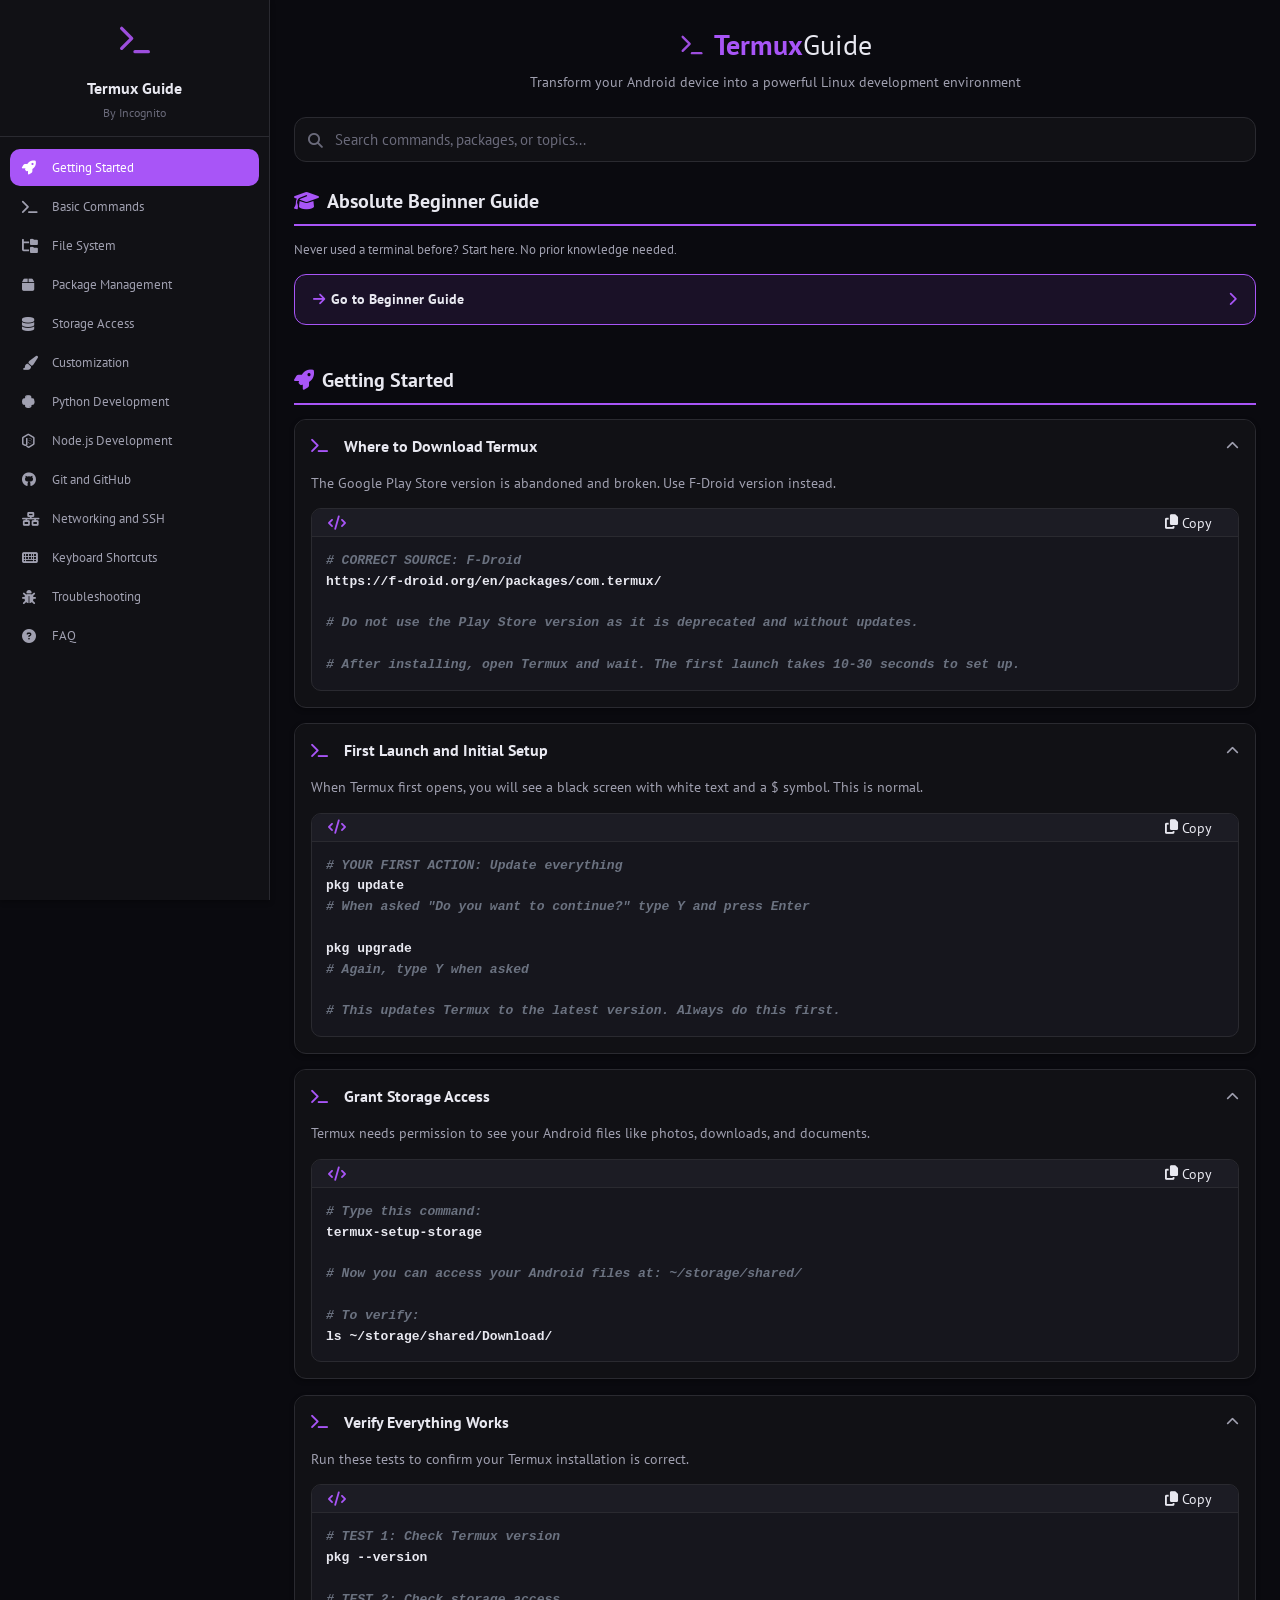
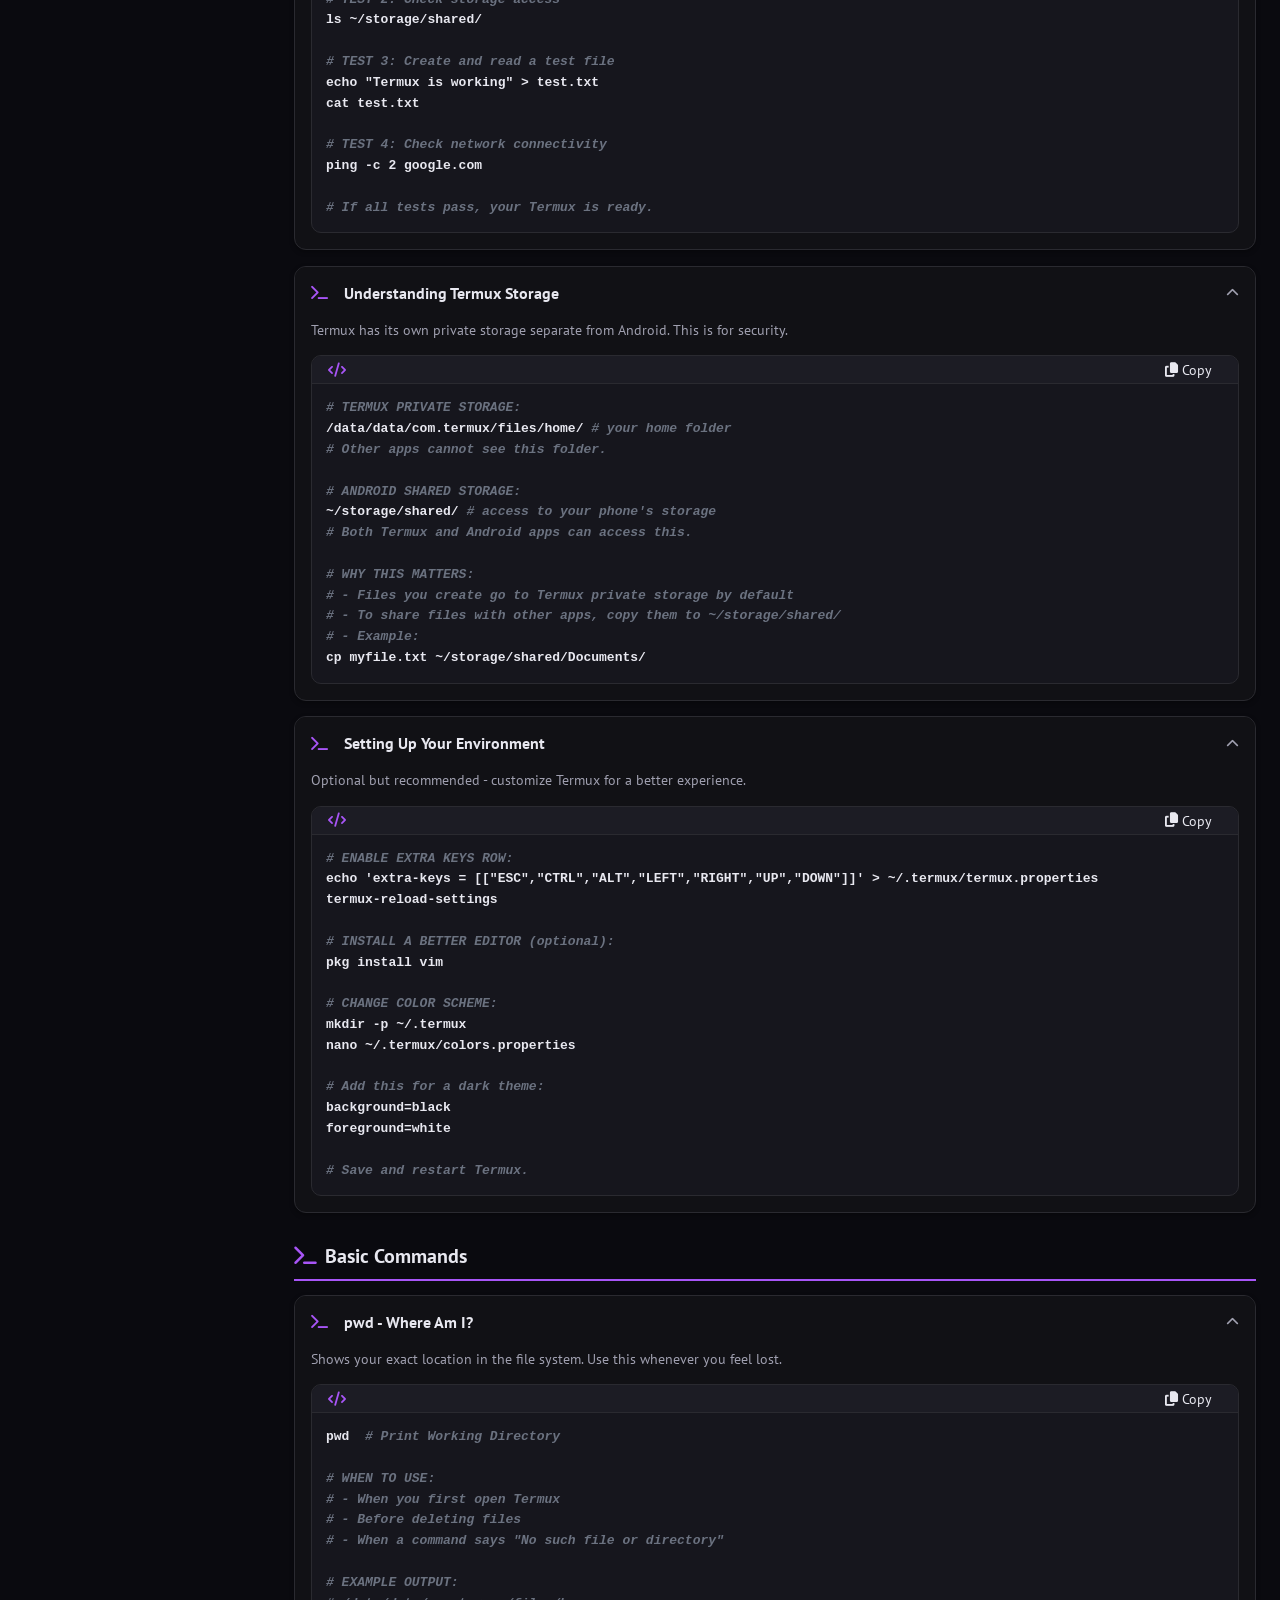
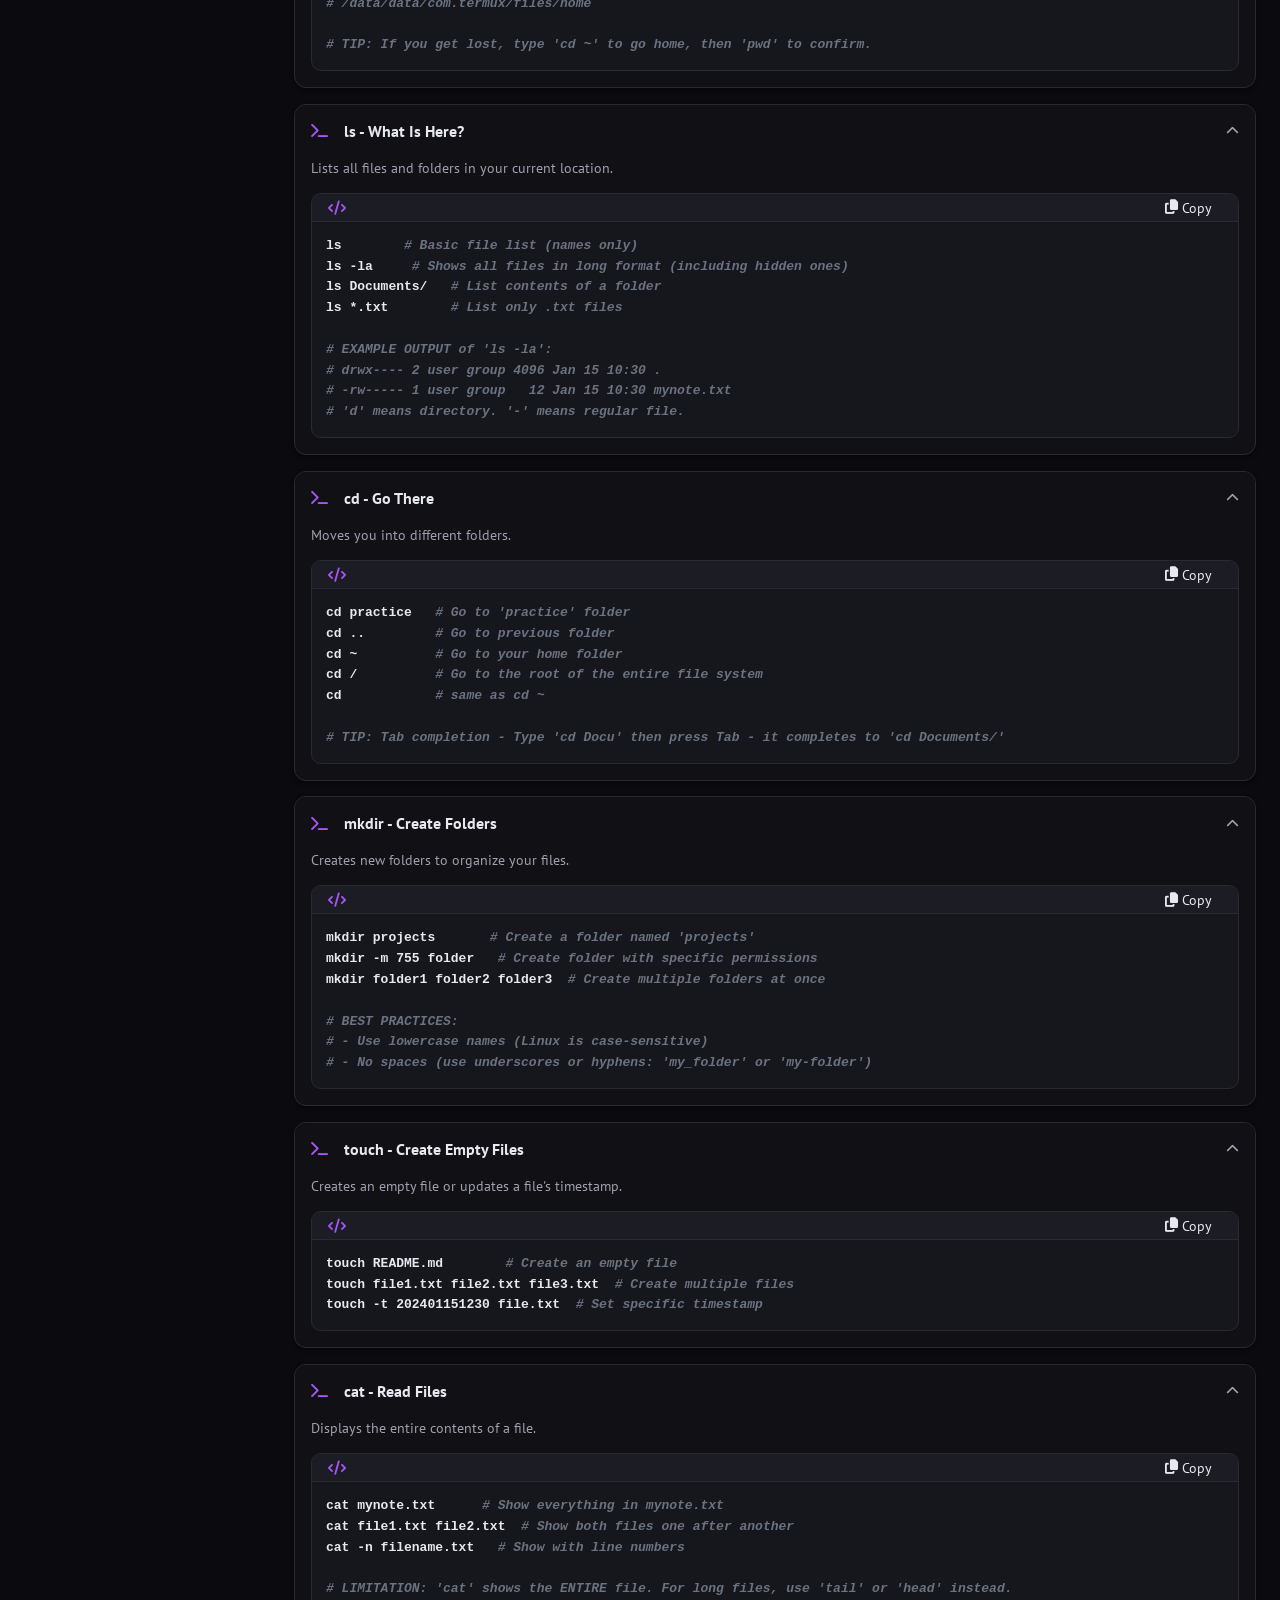
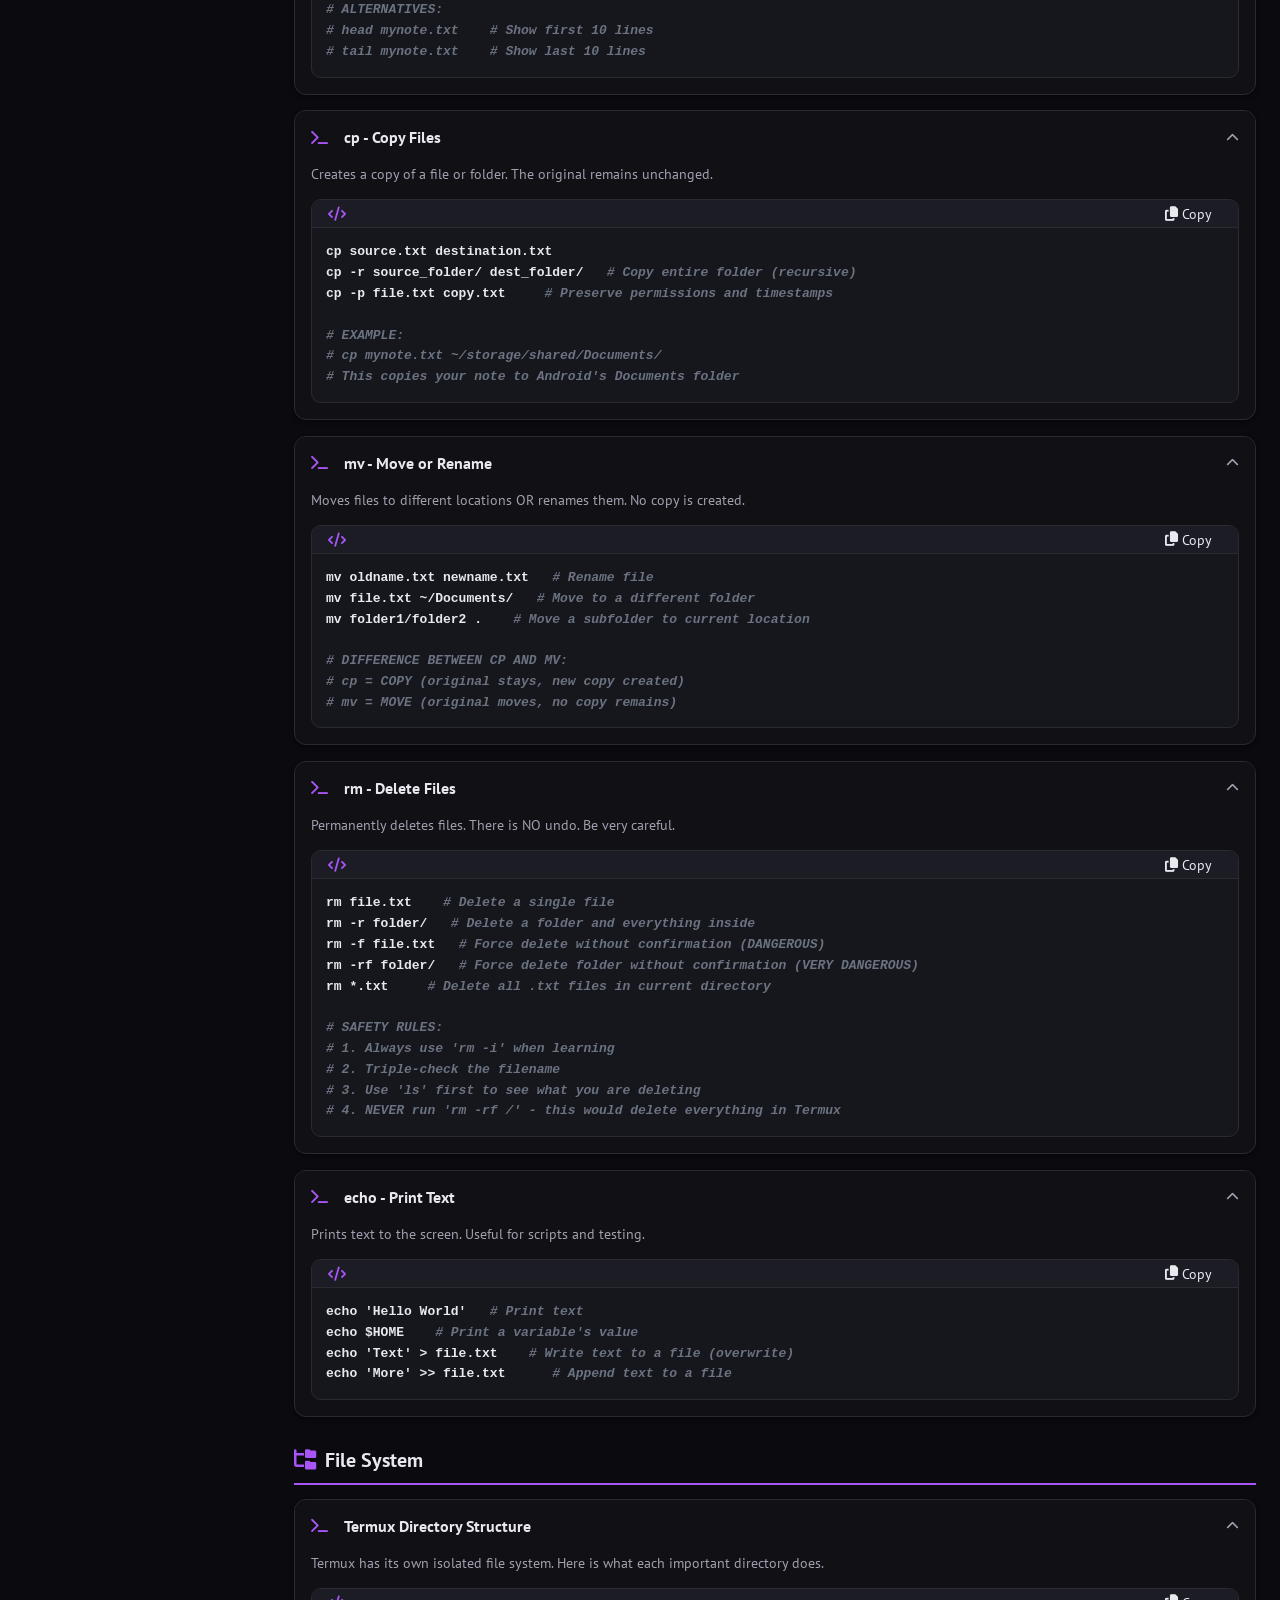
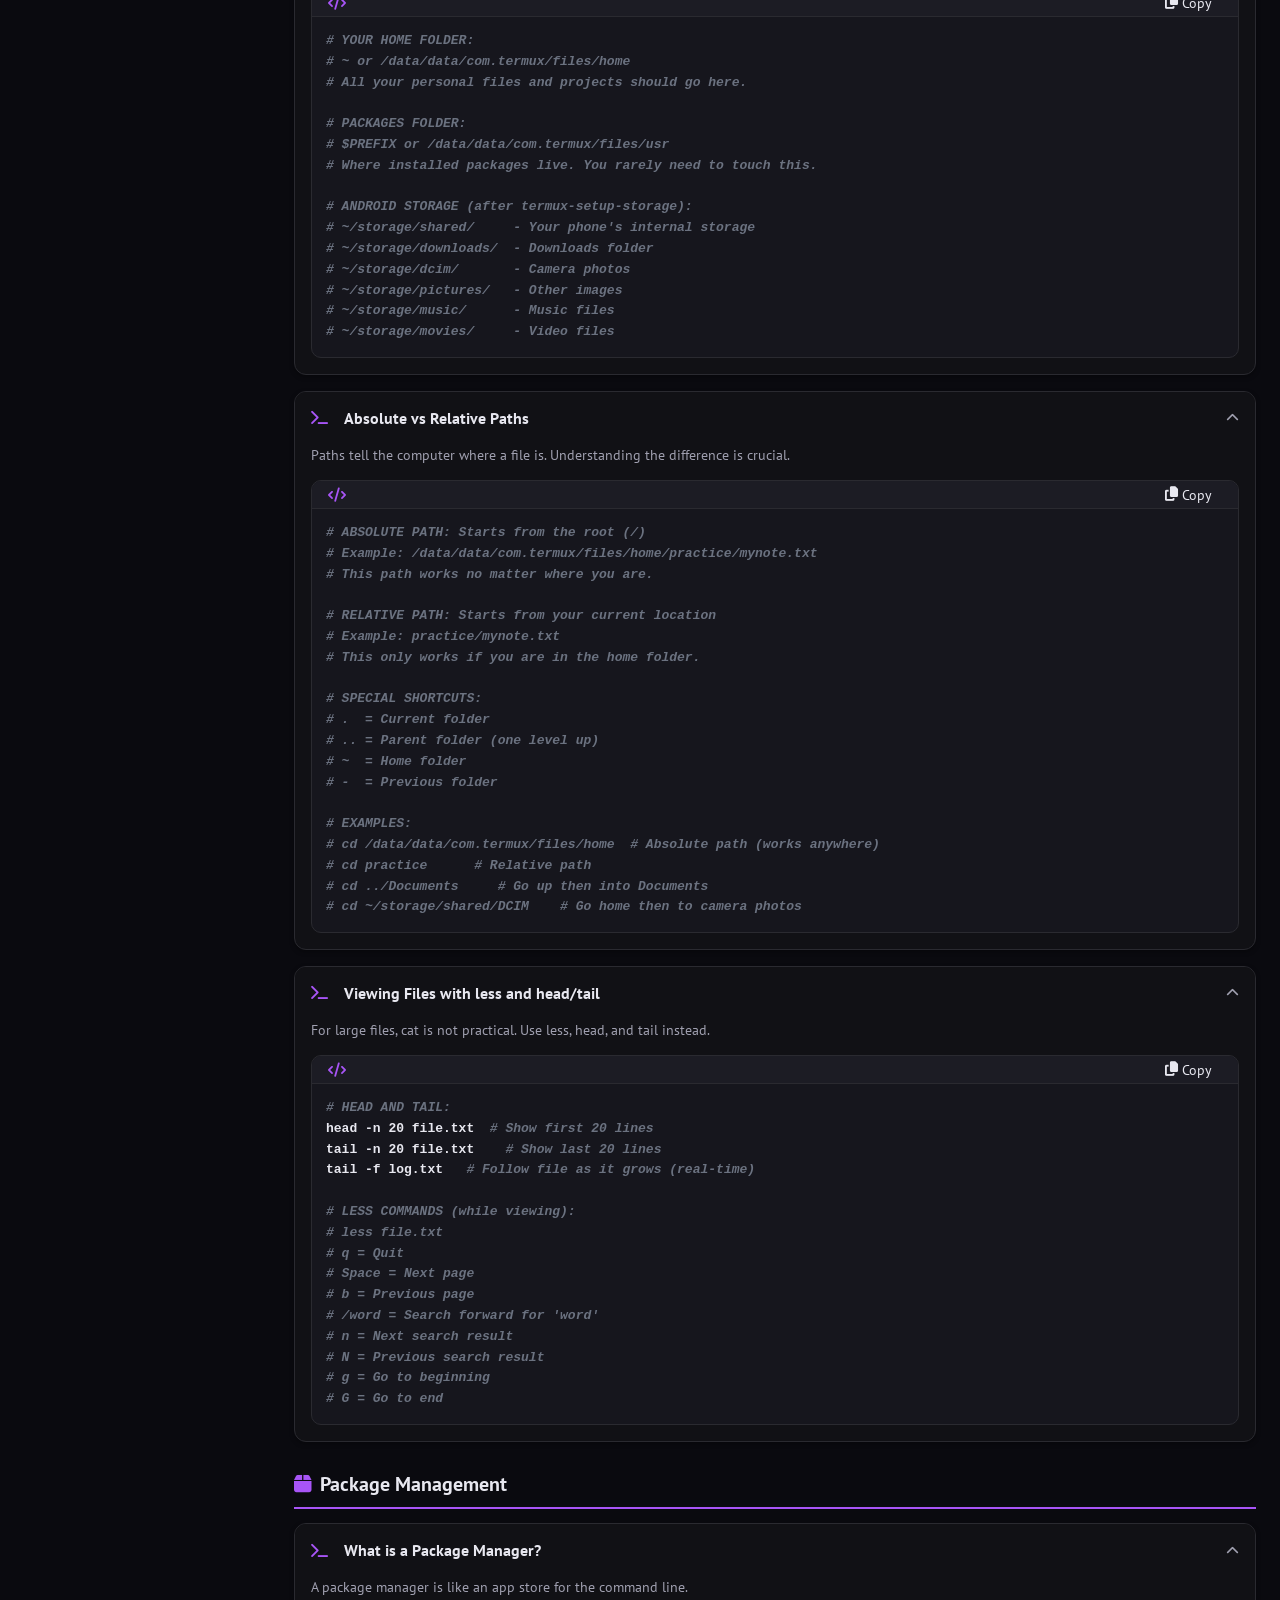
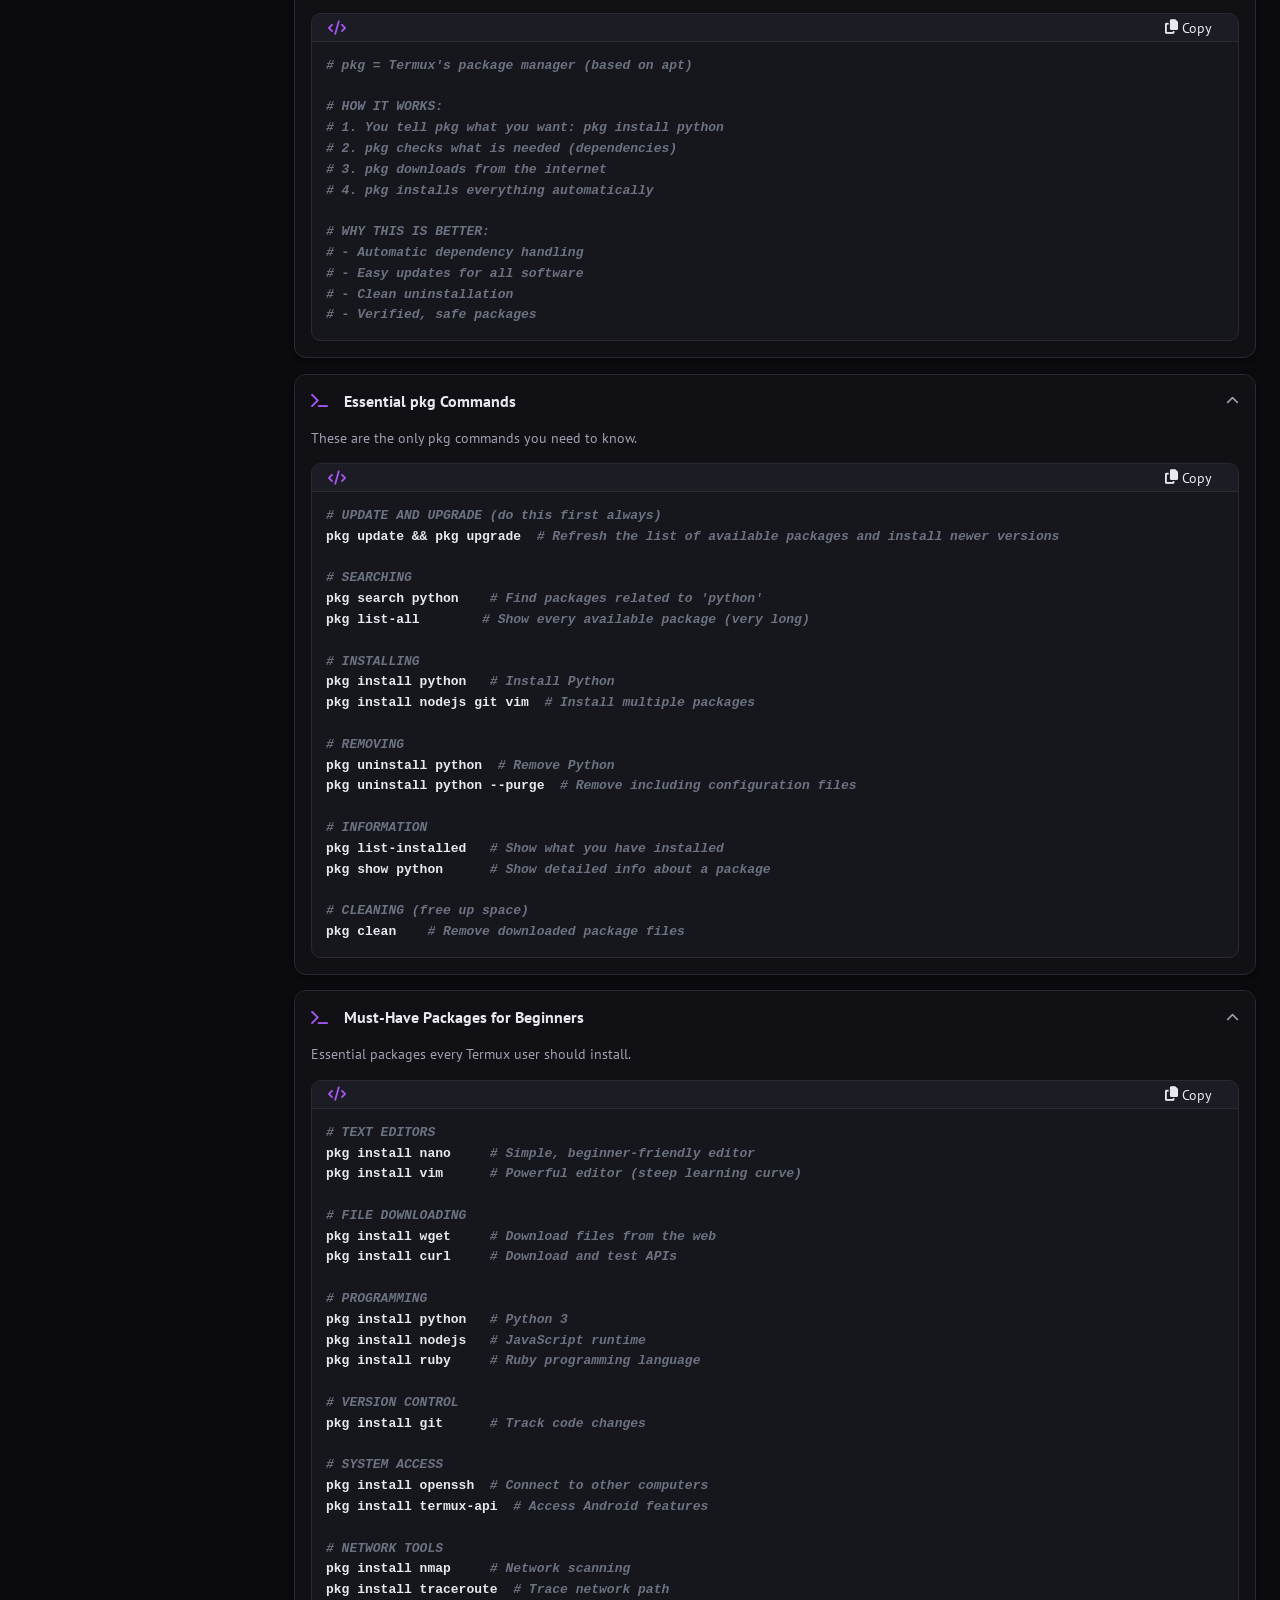
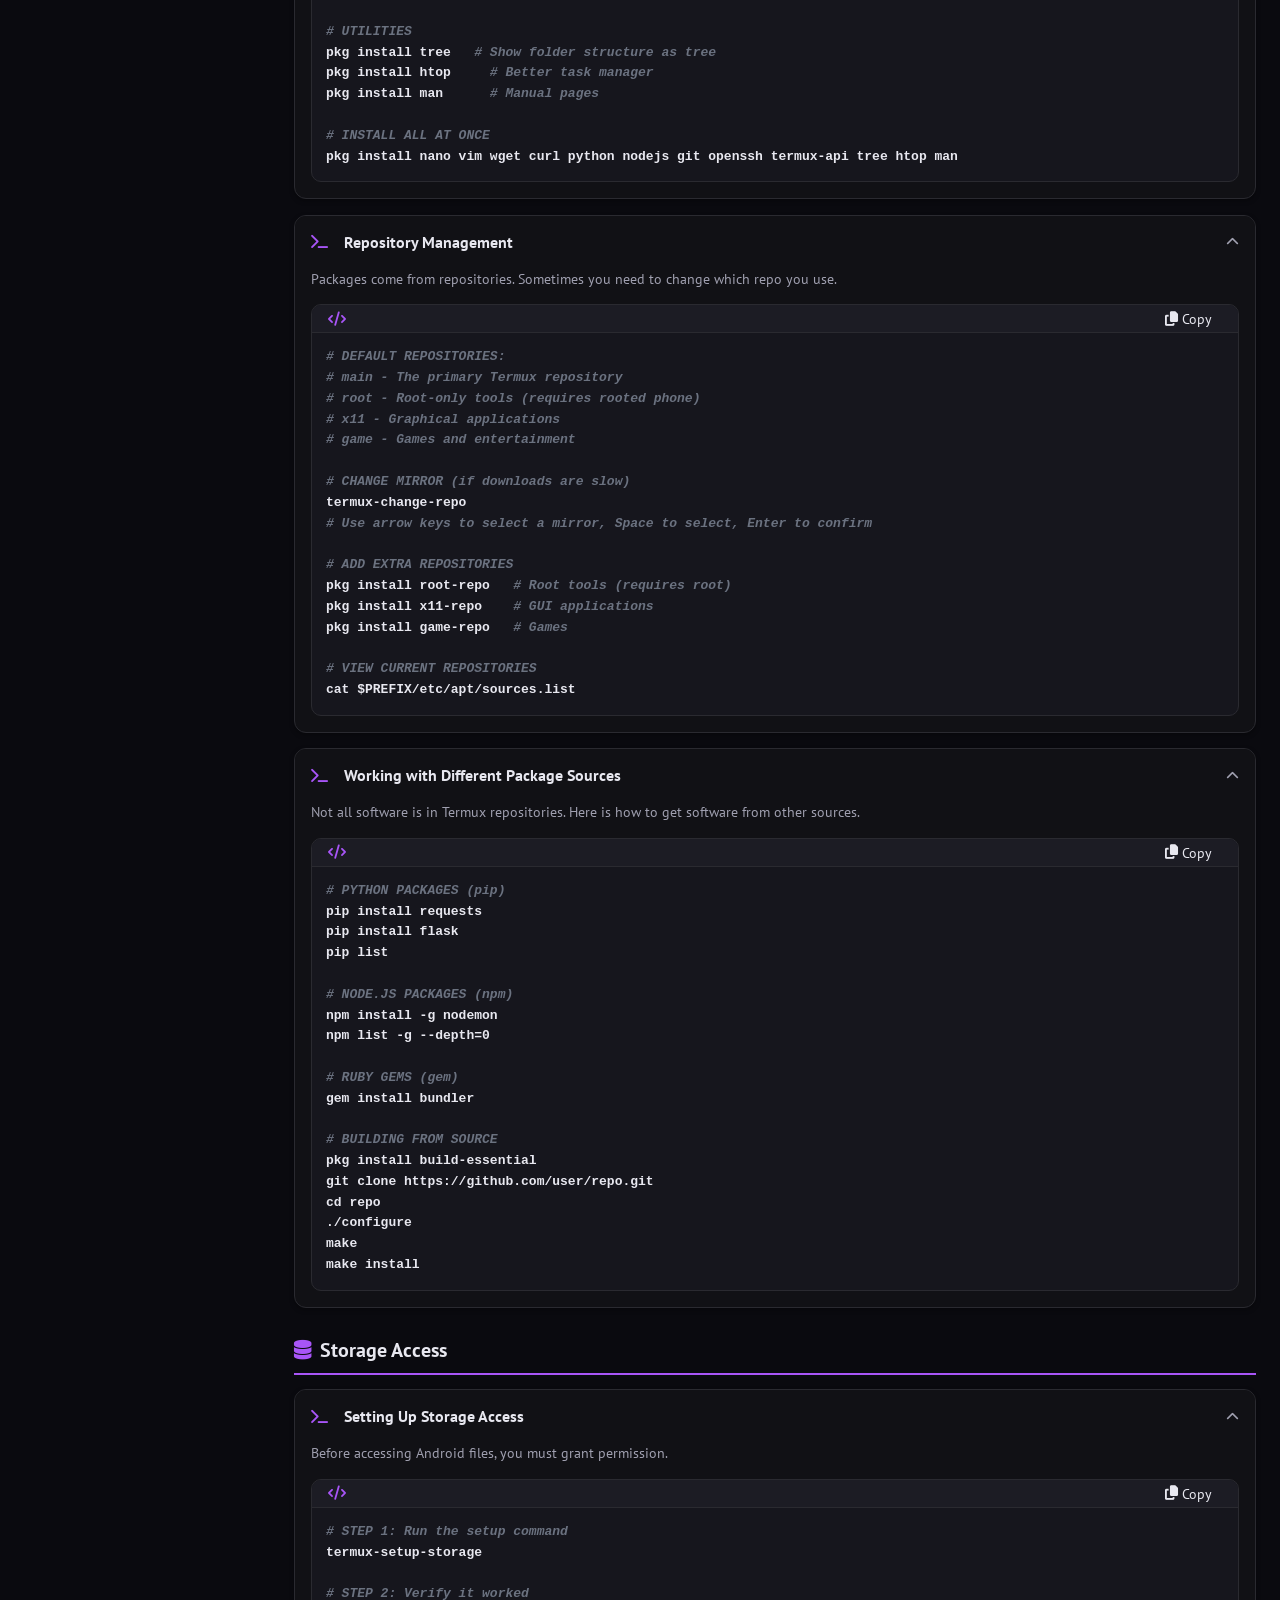
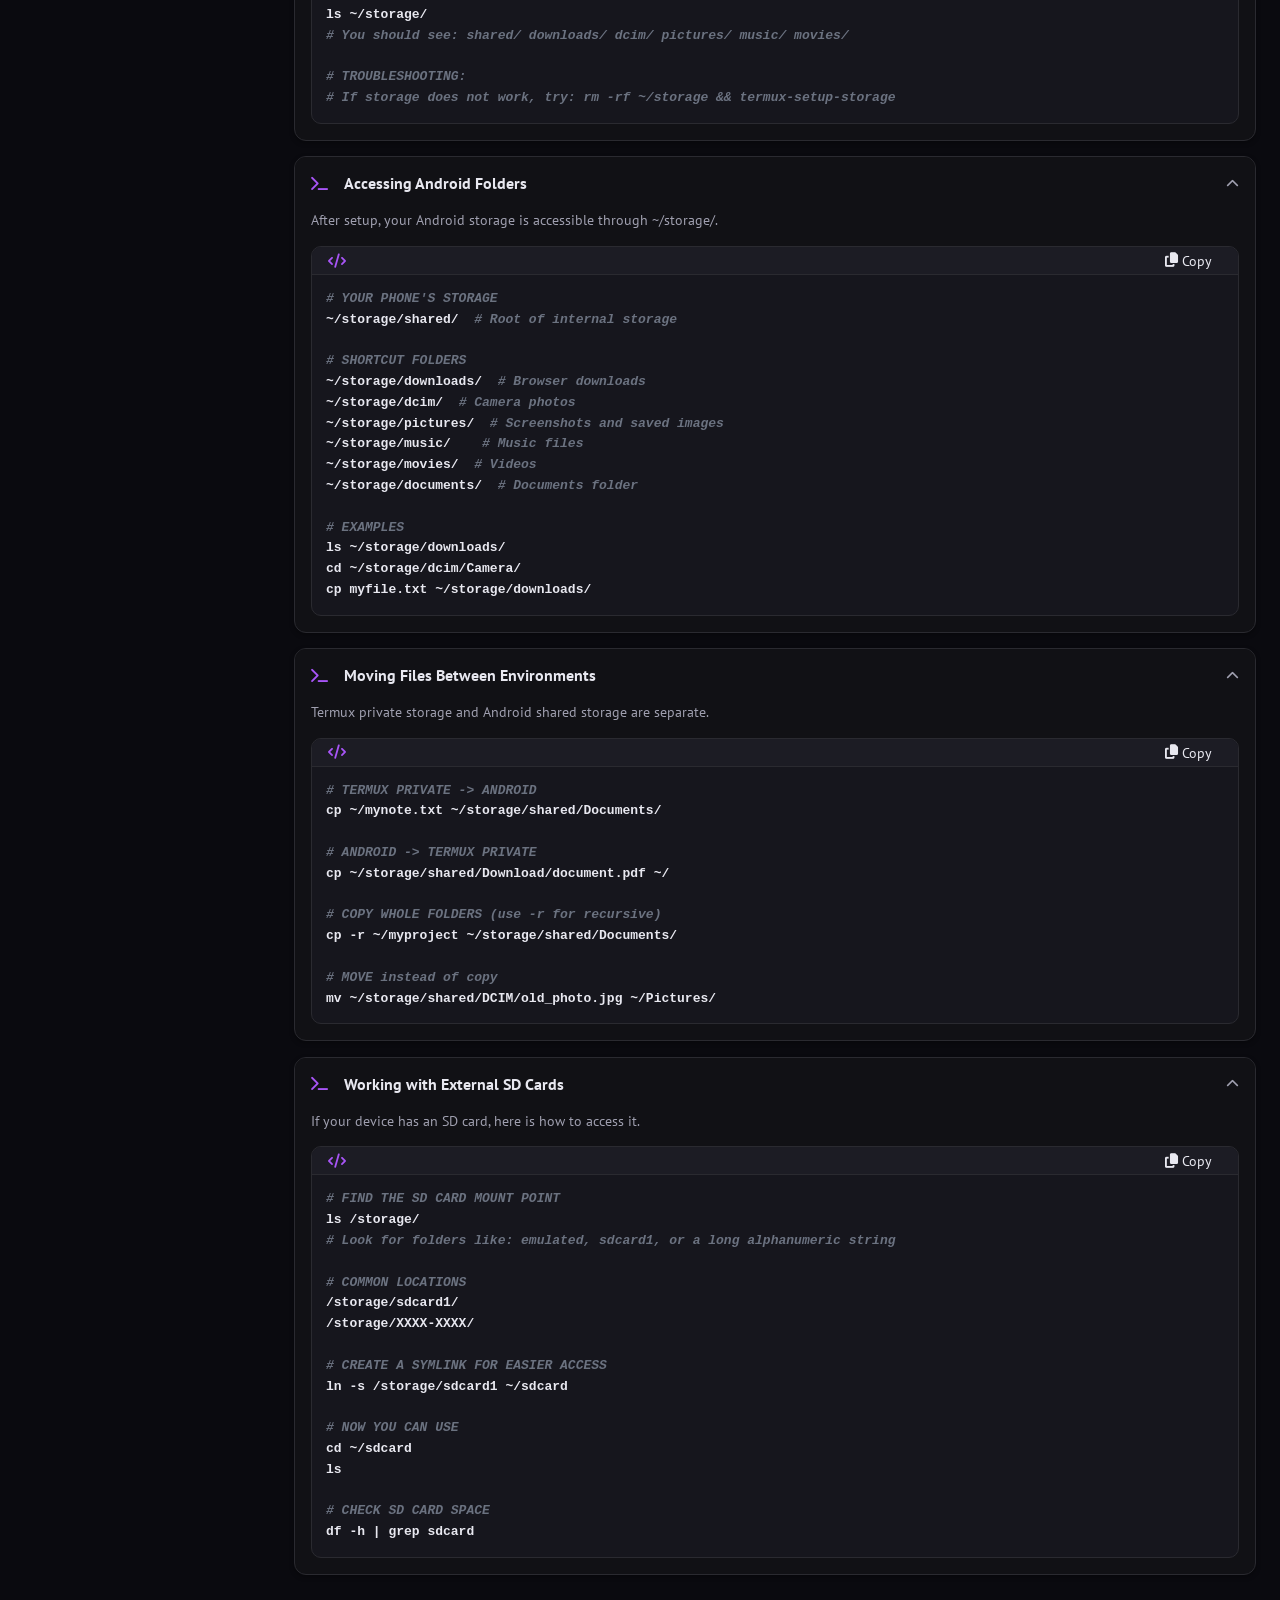
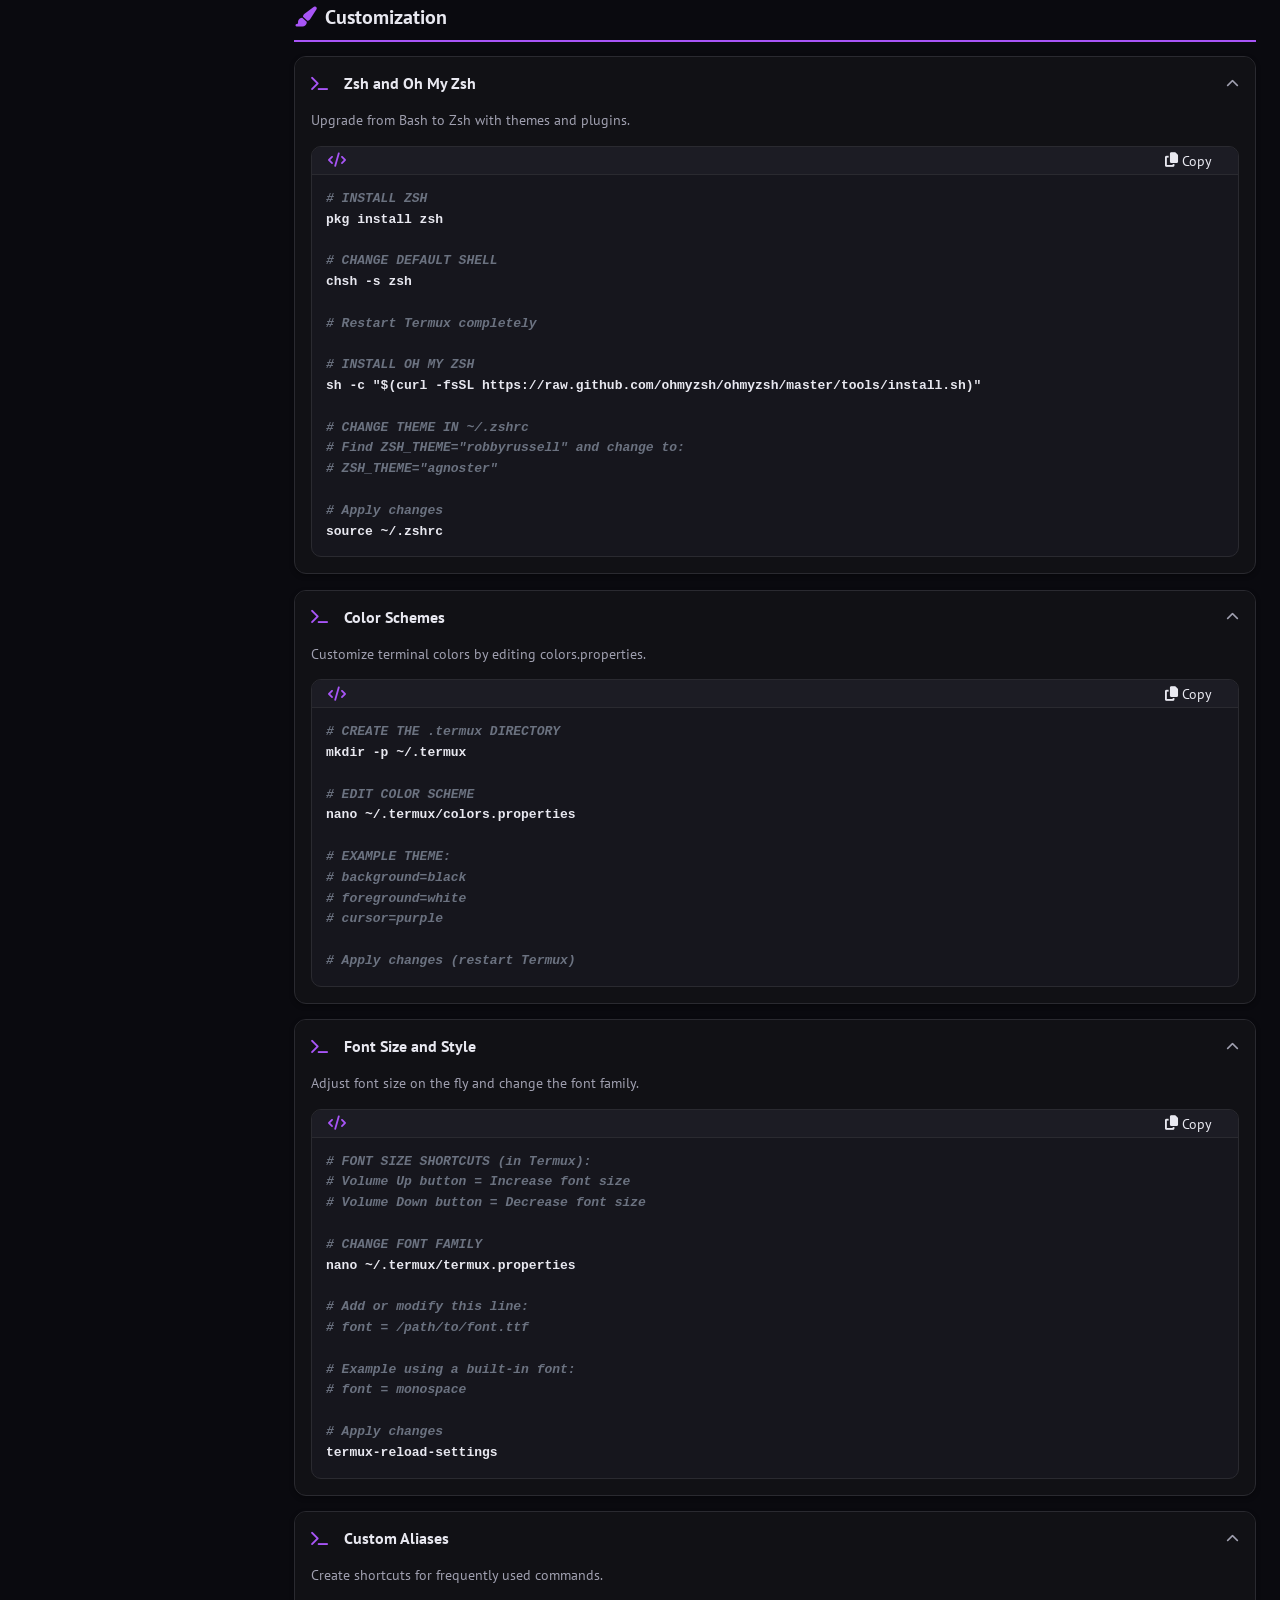
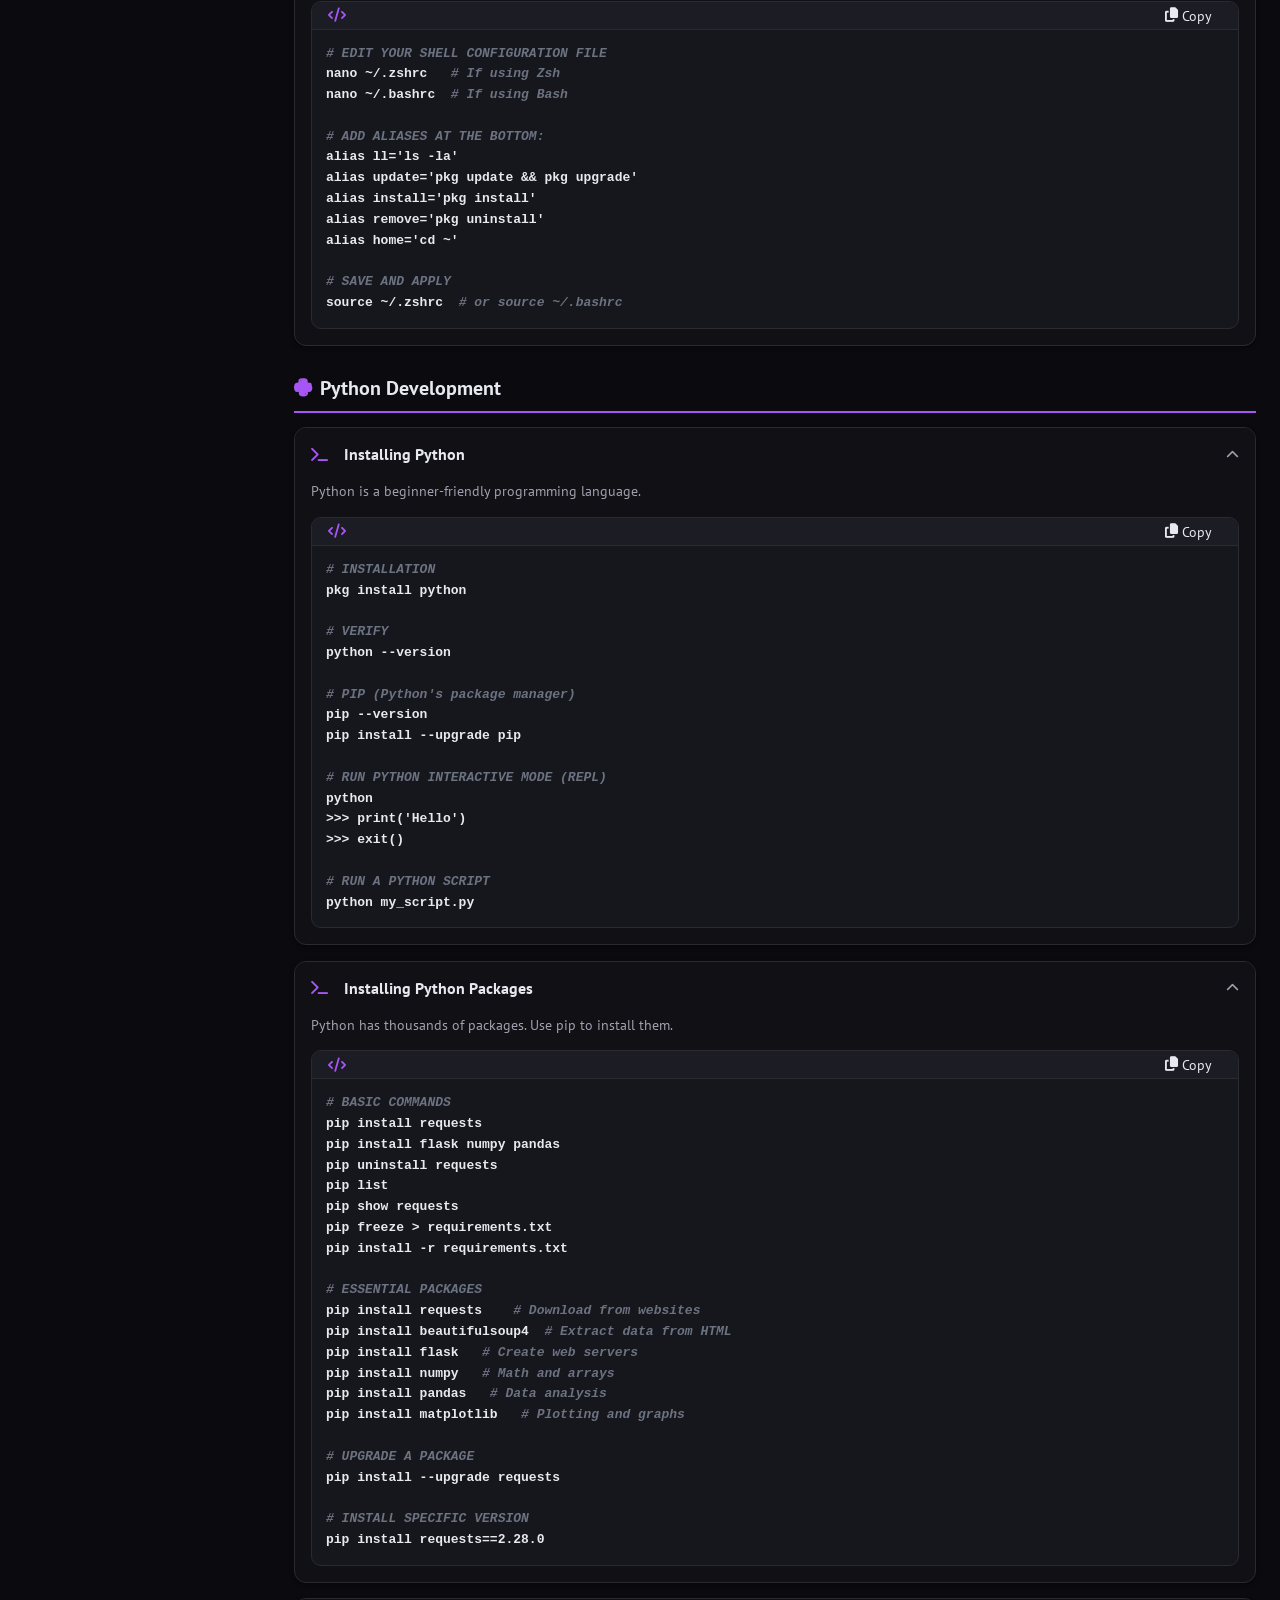
==== commit b9cb3f68: "changed ui to dark mode" ====
--- a/css/core.css
+++ b/css/core.css
@@ -1,20 +1,20 @@
 @import url('https://fonts.googleapis.com/css2?family=PT+Sans:wght@400;700&display=swap');
 
 :root {
-  --bg-primary: #f5f7fa;
-  --bg-secondary: #ffffff;
-  --bg-tertiary: #fafbfc;
-  --bg-hover: #f0f3f7;
-  --text-primary: #1a1a2e;
-  --text-secondary: #4a5568;
-  --text-muted: #718096;
-  --accent-primary: #9d4edd;
-  --accent-hover: #8a3cc4;
-  --accent-success: #2ecc71;
-  --border-color: #d7dfe9;
-  --shadow-sm: 0 2px 5px rgba(0, 0, 0, 0.07);
-  --shadow-md: 0 2px 8px rgba(0, 0, 0, 0.06);
-  --shadow-lg: 0 4px 12px rgba(0, 0, 0, 0.08);
+  --bg-primary: #0a0a0f;
+  --bg-secondary: #111115;
+  --bg-tertiary: #16161d;
+  --bg-hover: #1c1c24;
+  --text-primary: #e8e8f0;
+  --text-secondary: #a0a0b0;
+  --text-muted: #6a6a7a;
+  --accent-primary: #a855f7;
+  --accent-hover: #9333ea;
+  --accent-success: #22c55e;
+  --border-color: #2a2a30;
+  --shadow-sm: 0 2px 5px rgba(0, 0, 0, 0.3);
+  --shadow-md: 0 2px 8px rgba(0, 0, 0, 0.25);
+  --shadow-lg: 0 4px 12px rgba(0, 0, 0, 0.2);
   --sidebar-width: 270px;
 }
 
@@ -212,11 +212,11 @@
 
 .search-input:focus {
   border-color: var(--accent-primary);
-  box-shadow: 0 0 0 3px rgba(157, 78, 221, 0.08);
+  box-shadow: 0 0 0 3px rgba(168, 85, 247, 0.15);
 }
 
 .search-input::placeholder {
-  color: var(--text-muted);;
+  color: var(--text-muted);
 }
 
 .search-clear {
@@ -284,7 +284,7 @@
   align-items: center;
   justify-content: space-between;
   padding: 14px 18px;
-  background: linear-gradient(135deg, #f8f0ff, #ffffff);
+  background: rgba(168, 85, 247, 0.1);
   border: 1.5px solid var(--accent-primary);
   border-radius: 12px;
   color: var(--text-primary);
@@ -300,7 +300,7 @@
   background: var(--accent-primary);
   color: white;
   transform: translateY(-1px);
-  box-shadow: 0 4px 12px rgba(157, 78, 221, 0.2);
+  box-shadow: 0 4px 12px rgba(168, 85, 247, 0.25);
 }
 
 .goto-beginner-btn span {
@@ -398,8 +398,8 @@
   right: 24px;
   left: auto;
   transform: translateX(400px);
-  background: #1a1a2e;
-  color: white;
+  background: var(--bg-secondary);
+  color: var(--text-primary);
   padding: 12px 20px;
   border-radius: 7.5px;
   font-size: 14px;
@@ -408,7 +408,7 @@
   opacity: 0;
   transition: all 0.3s cubic-bezier(0.4, 0, 0.2, 1);
   white-space: nowrap;
-  box-shadow: 0 4px 12px rgba(0, 0, 0, 0.15);
+  box-shadow: 0 4px 12px rgba(0, 0, 0, 0.3);
   border-left: 2px solid var(--accent-success);
   display: flex;
   align-items: center;
@@ -490,12 +490,12 @@
   position: fixed;
   top: 0; left: 0;
   right: 0; bottom: 0;
-  background: rgba(0, 0, 0, 0.4);
+  background: rgba(0, 0, 0, 0.6);
   z-index: 1999;
   opacity: 0;
   visibility: hidden;
   transition: all 0.3s ease;
-  backdrop-filter: blur(2px);
+  backdrop-filter: blur(4px);
 }
 
 .menu-overlay.active {
@@ -594,4 +594,4 @@
 
 .mobile-back-link:hover {
   text-decoration: underline;
-}+}
--- a/css/components.css
+++ b/css/components.css
@@ -78,14 +78,14 @@
 }
 
 .code-block {
-  background: #f8f9fc;
+  background: var(--bg-tertiary);
   border-radius: 10px;
   overflow: hidden;
   border: 1.5px solid var(--border-color);
 }
 
 .code-header {
-  background: #f0f3f9;
+  background: var(--bg-hover);
   padding: 0 1rem;
   display: flex;
   justify-content: space-between;
@@ -115,7 +115,7 @@
 }
 
 .copy-code-btn:hover {
-  background: #e0e4ee;
+  background: rgba(168, 85, 247, 0.2);
   color: var(--accent-primary);
 }
 
@@ -128,13 +128,13 @@
   font-family: 'Courier New', 'Fira Code', 'Consolas', monospace !important;
   font-size: 13px;
   line-height: 1.6;
-  color: #1a1a2e;
+  color: var(--text-primary);
   font-weight: 500;
 }
 
 .code-block code {
   font-family: 'Courier New', 'Fira Code', 'Consolas', monospace !important;
-  color: #1a1a2e;
+  color: var(--text-primary);
   font-weight: 700;
 }
 
@@ -143,4 +143,4 @@
   font-style: italic;
   font-weight: 600;
   font-family: 'Courier New', 'Fira Code', 'Consolas', monospace !important;
-}+}
